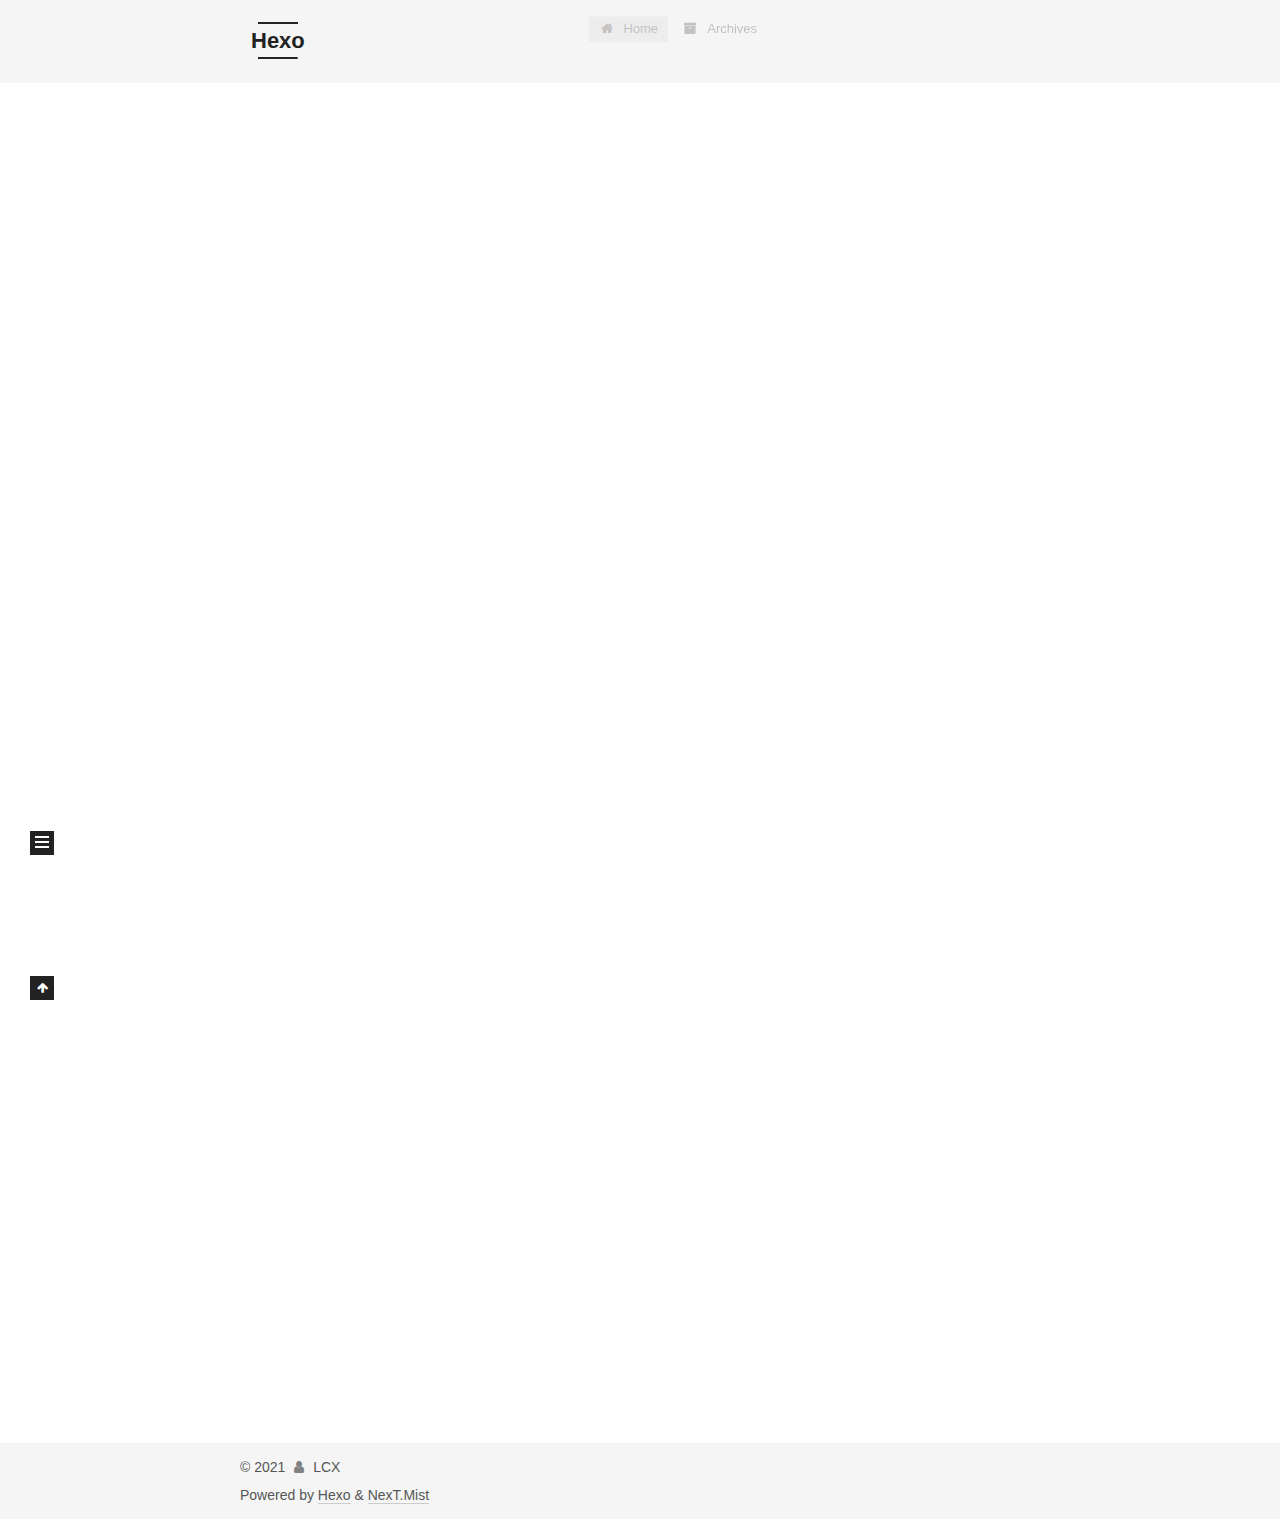
==== index.html @ 815e3fc8 "Site updated: 2021-01-17 21:59:56" ====
<!DOCTYPE html>
<html lang="zh-Hans">
<head>
  <meta charset="UTF-8">
<meta name="viewport" content="width=device-width, initial-scale=1, maximum-scale=2">
<meta name="theme-color" content="#222">
<meta name="generator" content="Hexo 5.3.0">
  <link rel="apple-touch-icon" sizes="180x180" href="/images/apple-touch-icon-next.png">
  <link rel="icon" type="image/png" sizes="32x32" href="/images/favicon-32x32-next.png">
  <link rel="icon" type="image/png" sizes="16x16" href="/images/favicon-16x16-next.png">
  <link rel="mask-icon" href="/images/logo.svg" color="#222">

<link rel="stylesheet" href="/css/main.css">


<link rel="stylesheet" href="/lib/font-awesome/css/font-awesome.min.css">

<script id="hexo-configurations">
    var NexT = window.NexT || {};
    var CONFIG = {"hostname":"example.com","root":"/","scheme":"Mist","version":"7.8.0","exturl":false,"sidebar":{"position":"left","display":"post","padding":18,"offset":12,"onmobile":false},"copycode":{"enable":false,"show_result":false,"style":null},"back2top":{"enable":true,"sidebar":false,"scrollpercent":false},"bookmark":{"enable":false,"color":"#222","save":"auto"},"fancybox":false,"mediumzoom":false,"lazyload":false,"pangu":false,"comments":{"style":"tabs","active":null,"storage":true,"lazyload":false,"nav":null},"algolia":{"hits":{"per_page":10},"labels":{"input_placeholder":"Search for Posts","hits_empty":"We didn't find any results for the search: ${query}","hits_stats":"${hits} results found in ${time} ms"}},"localsearch":{"enable":false,"trigger":"auto","top_n_per_article":1,"unescape":false,"preload":false},"motion":{"enable":true,"async":false,"transition":{"post_block":"fadeIn","post_header":"slideDownIn","post_body":"slideDownIn","coll_header":"slideLeftIn","sidebar":"slideUpIn"}}};
  </script>

  <meta name="description" content="“Theonly thing that&#39;s changed is everything”">
<meta property="og:type" content="website">
<meta property="og:title" content="Hexo">
<meta property="og:url" content="http://example.com/index.html">
<meta property="og:site_name" content="Hexo">
<meta property="og:description" content="“Theonly thing that&#39;s changed is everything”">
<meta property="og:locale">
<meta property="article:author" content="LCX">
<meta name="twitter:card" content="summary">

<link rel="canonical" href="http://example.com/">


<script id="page-configurations">
  // https://hexo.io/docs/variables.html
  CONFIG.page = {
    sidebar: "",
    isHome : true,
    isPost : false,
    lang   : 'zh-Hans'
  };
</script>

  <title>Hexo</title>
  






  <noscript>
  <style>
  .use-motion .brand,
  .use-motion .menu-item,
  .sidebar-inner,
  .use-motion .post-block,
  .use-motion .pagination,
  .use-motion .comments,
  .use-motion .post-header,
  .use-motion .post-body,
  .use-motion .collection-header { opacity: initial; }

  .use-motion .site-title,
  .use-motion .site-subtitle {
    opacity: initial;
    top: initial;
  }

  .use-motion .logo-line-before i { left: initial; }
  .use-motion .logo-line-after i { right: initial; }
  </style>
</noscript>

</head>

<body itemscope itemtype="http://schema.org/WebPage">
  <div class="container use-motion">
    <div class="headband"></div>

    <header class="header" itemscope itemtype="http://schema.org/WPHeader">
      <div class="header-inner"><div class="site-brand-container">
  <div class="site-nav-toggle">
    <div class="toggle" aria-label="Toggle navigation bar">
      <span class="toggle-line toggle-line-first"></span>
      <span class="toggle-line toggle-line-middle"></span>
      <span class="toggle-line toggle-line-last"></span>
    </div>
  </div>

  <div class="site-meta">

    <a href="/" class="brand" rel="start">
      <span class="logo-line-before"><i></i></span>
      <h1 class="site-title">Hexo</h1>
      <span class="logo-line-after"><i></i></span>
    </a>
  </div>

  <div class="site-nav-right">
    <div class="toggle popup-trigger">
    </div>
  </div>
</div>




<nav class="site-nav">
  <ul id="menu" class="menu">
        <li class="menu-item menu-item-home">

    <a href="/" rel="section"><i class="fa fa-fw fa-home"></i>Home</a>

  </li>
        <li class="menu-item menu-item-archives">

    <a href="/archives/" rel="section"><i class="fa fa-fw fa-archive"></i>Archives</a>

  </li>
  </ul>
</nav>




</div>
    </header>

    
  <div class="back-to-top">
    <i class="fa fa-arrow-up"></i>
    <span>0%</span>
  </div>


    <main class="main">
      <div class="main-inner">
        <div class="content-wrap">
          

          <div class="content index posts-expand">
            
      
  
  
  <article itemscope itemtype="http://schema.org/Article" class="post-block" lang="zh-Hans">
    <link itemprop="mainEntityOfPage" href="http://example.com/2021/01/17/1/">

    <span hidden itemprop="author" itemscope itemtype="http://schema.org/Person">
      <meta itemprop="image" content="/images/avatar.gif">
      <meta itemprop="name" content="LCX">
      <meta itemprop="description" content="“Theonly thing that's changed is everything”">
    </span>

    <span hidden itemprop="publisher" itemscope itemtype="http://schema.org/Organization">
      <meta itemprop="name" content="Hexo">
    </span>
      <header class="post-header">
        <h2 class="post-title" itemprop="name headline">
          
            <a href="/2021/01/17/1/" class="post-title-link" itemprop="url">1</a>
        </h2>

        <div class="post-meta">
            <span class="post-meta-item">
              <span class="post-meta-item-icon">
                <i class="fa fa-calendar-o"></i>
              </span>
              <span class="post-meta-item-text">Posted on</span>

              <time title="Created: 2021-01-17 11:22:49" itemprop="dateCreated datePublished" datetime="2021-01-17T11:22:49+08:00">2021-01-17</time>
            </span>

          

        </div>
      </header>

    
    
    
    <div class="post-body" itemprop="articleBody">

      
          
      
    </div>

    
    
    
      <footer class="post-footer">
        <div class="post-eof"></div>
      </footer>
  </article>
  
  
  

      
  
  
  <article itemscope itemtype="http://schema.org/Article" class="post-block" lang="zh-Hans">
    <link itemprop="mainEntityOfPage" href="http://example.com/2021/01/17/hello-world/">

    <span hidden itemprop="author" itemscope itemtype="http://schema.org/Person">
      <meta itemprop="image" content="/images/avatar.gif">
      <meta itemprop="name" content="LCX">
      <meta itemprop="description" content="“Theonly thing that's changed is everything”">
    </span>

    <span hidden itemprop="publisher" itemscope itemtype="http://schema.org/Organization">
      <meta itemprop="name" content="Hexo">
    </span>
      <header class="post-header">
        <h2 class="post-title" itemprop="name headline">
          
            <a href="/2021/01/17/hello-world/" class="post-title-link" itemprop="url">Hello World</a>
        </h2>

        <div class="post-meta">
            <span class="post-meta-item">
              <span class="post-meta-item-icon">
                <i class="fa fa-calendar-o"></i>
              </span>
              <span class="post-meta-item-text">Posted on</span>

              <time title="Created: 2021-01-17 11:16:18" itemprop="dateCreated datePublished" datetime="2021-01-17T11:16:18+08:00">2021-01-17</time>
            </span>

          

        </div>
      </header>

    
    
    
    <div class="post-body" itemprop="articleBody">

      
          <p>Welcome to <a target="_blank" rel="noopener" href="https://hexo.io/">Hexo</a>! This is your very first post. Check <a target="_blank" rel="noopener" href="https://hexo.io/docs/">documentation</a> for more info. If you get any problems when using Hexo, you can find the answer in <a target="_blank" rel="noopener" href="https://hexo.io/docs/troubleshooting.html">troubleshooting</a> or you can ask me on <a target="_blank" rel="noopener" href="https://github.com/hexojs/hexo/issues">GitHub</a>.</p>
<h2 id="Quick-Start"><a href="#Quick-Start" class="headerlink" title="Quick Start"></a>Quick Start</h2><h3 id="Create-a-new-post"><a href="#Create-a-new-post" class="headerlink" title="Create a new post"></a>Create a new post</h3><figure class="highlight bash"><table><tr><td class="gutter"><pre><span class="line">1</span><br></pre></td><td class="code"><pre><span class="line">$ hexo new <span class="string">&quot;My New Post&quot;</span></span><br></pre></td></tr></table></figure>
<p>More info: <a target="_blank" rel="noopener" href="https://hexo.io/docs/writing.html">Writing</a></p>
<h3 id="Run-server"><a href="#Run-server" class="headerlink" title="Run server"></a>Run server</h3><figure class="highlight bash"><table><tr><td class="gutter"><pre><span class="line">1</span><br></pre></td><td class="code"><pre><span class="line">$ hexo server</span><br></pre></td></tr></table></figure>
<p>More info: <a target="_blank" rel="noopener" href="https://hexo.io/docs/server.html">Server</a></p>
<h3 id="Generate-static-files"><a href="#Generate-static-files" class="headerlink" title="Generate static files"></a>Generate static files</h3><figure class="highlight bash"><table><tr><td class="gutter"><pre><span class="line">1</span><br></pre></td><td class="code"><pre><span class="line">$ hexo generate</span><br></pre></td></tr></table></figure>
<p>More info: <a target="_blank" rel="noopener" href="https://hexo.io/docs/generating.html">Generating</a></p>
<h3 id="Deploy-to-remote-sites"><a href="#Deploy-to-remote-sites" class="headerlink" title="Deploy to remote sites"></a>Deploy to remote sites</h3><figure class="highlight bash"><table><tr><td class="gutter"><pre><span class="line">1</span><br></pre></td><td class="code"><pre><span class="line">$ hexo deploy</span><br></pre></td></tr></table></figure>
<p>More info: <a target="_blank" rel="noopener" href="https://hexo.io/docs/one-command-deployment.html">Deployment</a></p>

      
    </div>

    
    
    
      <footer class="post-footer">
        <div class="post-eof"></div>
      </footer>
  </article>
  
  
  


  



          </div>
          

<script>
  window.addEventListener('tabs:register', () => {
    let { activeClass } = CONFIG.comments;
    if (CONFIG.comments.storage) {
      activeClass = localStorage.getItem('comments_active') || activeClass;
    }
    if (activeClass) {
      let activeTab = document.querySelector(`a[href="#comment-${activeClass}"]`);
      if (activeTab) {
        activeTab.click();
      }
    }
  });
  if (CONFIG.comments.storage) {
    window.addEventListener('tabs:click', event => {
      if (!event.target.matches('.tabs-comment .tab-content .tab-pane')) return;
      let commentClass = event.target.classList[1];
      localStorage.setItem('comments_active', commentClass);
    });
  }
</script>

        </div>
          
  
  <div class="toggle sidebar-toggle">
    <span class="toggle-line toggle-line-first"></span>
    <span class="toggle-line toggle-line-middle"></span>
    <span class="toggle-line toggle-line-last"></span>
  </div>

  <aside class="sidebar">
    <div class="sidebar-inner">

      <ul class="sidebar-nav motion-element">
        <li class="sidebar-nav-toc">
          Table of Contents
        </li>
        <li class="sidebar-nav-overview">
          Overview
        </li>
      </ul>

      <!--noindex-->
      <div class="post-toc-wrap sidebar-panel">
      </div>
      <!--/noindex-->

      <div class="site-overview-wrap sidebar-panel">
        <div class="site-author motion-element" itemprop="author" itemscope itemtype="http://schema.org/Person">
  <p class="site-author-name" itemprop="name">LCX</p>
  <div class="site-description" itemprop="description">“Theonly thing that's changed is everything”</div>
</div>
<div class="site-state-wrap motion-element">
  <nav class="site-state">
      <div class="site-state-item site-state-posts">
          <a href="/archives/">
        
          <span class="site-state-item-count">2</span>
          <span class="site-state-item-name">posts</span>
        </a>
      </div>
  </nav>
</div>



      </div>

    </div>
  </aside>
  <div id="sidebar-dimmer"></div>


      </div>
    </main>

    <footer class="footer">
      <div class="footer-inner">
        

        

<div class="copyright">
  
  &copy; 
  <span itemprop="copyrightYear">2021</span>
  <span class="with-love">
    <i class="fa fa-user"></i>
  </span>
  <span class="author" itemprop="copyrightHolder">LCX</span>
</div>
  <div class="powered-by">Powered by <a href="https://hexo.io/" class="theme-link" rel="noopener" target="_blank">Hexo</a> & <a href="https://mist.theme-next.org/" class="theme-link" rel="noopener" target="_blank">NexT.Mist</a>
  </div>

        








      </div>
    </footer>
  </div>

  
  <script src="/lib/anime.min.js"></script>
  <script src="/lib/velocity/velocity.min.js"></script>
  <script src="/lib/velocity/velocity.ui.min.js"></script>

<script src="/js/utils.js"></script>

<script src="/js/motion.js"></script>


<script src="/js/schemes/muse.js"></script>


<script src="/js/next-boot.js"></script>




  















  

  

</body>
</html>
---- css/main.css ----
:root {
  --body-bg-color: #fff;
  --content-bg-color: #f5f5f5;
  --card-bg-color: #f5f5f5;
  --text-color: #555;
  --link-color: #555;
  --link-hover-color: #222;
  --brand-color: #222;
  --brand-hover-color: #222;
  --table-row-odd-bg-color: #f9f9f9;
  --table-row-hover-bg-color: #f5f5f5;
  --menu-item-bg-color: #ddd;
  --btn-default-bg: transparent;
  --btn-default-color: var(--link-color);
  --btn-default-border-color: var(--link-color);
  --btn-default-hover-bg: transparent;
  --btn-default-hover-color: var(--link-hover-color);
  --btn-default-hover-border-color: var(--link-hover-color);
}
html {
  line-height: 1.15; /* 1 */
  -webkit-text-size-adjust: 100%; /* 2 */
}
body {
  margin: 0;
}
main {
  display: block;
}
h1 {
  font-size: 2em;
  margin: 0.67em 0;
}
hr {
  box-sizing: content-box; /* 1 */
  height: 0; /* 1 */
  overflow: visible; /* 2 */
}
pre {
  font-family: monospace, monospace; /* 1 */
  font-size: 1em; /* 2 */
}
a {
  background: transparent;
}
abbr[title] {
  border-bottom: none; /* 1 */
  text-decoration: underline; /* 2 */
  text-decoration: underline dotted; /* 2 */
}
b,
strong {
  font-weight: bolder;
}
code,
kbd,
samp {
  font-family: monospace, monospace; /* 1 */
  font-size: 1em; /* 2 */
}
small {
  font-size: 80%;
}
sub,
sup {
  font-size: 75%;
  line-height: 0;
  position: relative;
  vertical-align: baseline;
}
sub {
  bottom: -0.25em;
}
sup {
  top: -0.5em;
}
img {
  border-style: none;
}
button,
input,
optgroup,
select,
textarea {
  font-family: inherit; /* 1 */
  font-size: 100%; /* 1 */
  line-height: 1.15; /* 1 */
  margin: 0; /* 2 */
}
button,
input {
/* 1 */
  overflow: visible;
}
button,
select {
/* 1 */
  text-transform: none;
}
button,
[type='button'],
[type='reset'],
[type='submit'] {
  -webkit-appearance: button;
}
button::-moz-focus-inner,
[type='button']::-moz-focus-inner,
[type='reset']::-moz-focus-inner,
[type='submit']::-moz-focus-inner {
  border-style: none;
  padding: 0;
}
button:-moz-focusring,
[type='button']:-moz-focusring,
[type='reset']:-moz-focusring,
[type='submit']:-moz-focusring {
  outline: 1px dotted ButtonText;
}
fieldset {
  padding: 0.35em 0.75em 0.625em;
}
legend {
  box-sizing: border-box; /* 1 */
  color: inherit; /* 2 */
  display: table; /* 1 */
  max-width: 100%; /* 1 */
  padding: 0; /* 3 */
  white-space: normal; /* 1 */
}
progress {
  vertical-align: baseline;
}
textarea {
  overflow: auto;
}
[type='checkbox'],
[type='radio'] {
  box-sizing: border-box; /* 1 */
  padding: 0; /* 2 */
}
[type='number']::-webkit-inner-spin-button,
[type='number']::-webkit-outer-spin-button {
  height: auto;
}
[type='search'] {
  outline-offset: -2px; /* 2 */
  -webkit-appearance: textfield; /* 1 */
}
[type='search']::-webkit-search-decoration {
  -webkit-appearance: none;
}
::-webkit-file-upload-button {
  font: inherit; /* 2 */
  -webkit-appearance: button; /* 1 */
}
details {
  display: block;
}
summary {
  display: list-item;
}
template {
  display: none;
}
[hidden] {
  display: none;
}
::selection {
  background: #262a30;
  color: #eee;
}
html,
body {
  height: 100%;
}
body {
  background: var(--body-bg-color);
  color: var(--text-color);
  font-family: 'Lato', "PingFang SC", "Microsoft YaHei", sans-serif;
  font-size: 1em;
  line-height: 2;
}
@media (max-width: 991px) {
  body {
    padding-left: 0 !important;
    padding-right: 0 !important;
  }
}
h1,
h2,
h3,
h4,
h5,
h6 {
  font-family: 'Lato', "PingFang SC", "Microsoft YaHei", sans-serif;
  font-weight: bold;
  line-height: 1.5;
  margin: 20px 0 15px;
}
h1 {
  font-size: 1.5em;
}
h2 {
  font-size: 1.375em;
}
h3 {
  font-size: 1.25em;
}
h4 {
  font-size: 1.125em;
}
h5 {
  font-size: 1em;
}
h6 {
  font-size: 0.875em;
}
p {
  margin: 0 0 20px 0;
}
a,
span.exturl {
  border-bottom: 1px solid #ccc;
  color: var(--link-color);
  outline: 0;
  text-decoration: none;
  overflow-wrap: break-word;
  word-wrap: break-word;
  cursor: pointer;
}
a:hover,
span.exturl:hover {
  border-bottom-color: var(--link-hover-color);
  color: var(--link-hover-color);
}
iframe,
img,
video {
  display: block;
  margin-left: auto;
  margin-right: auto;
  max-width: 100%;
}
hr {
  background-image: repeating-linear-gradient(-45deg, #ddd, #ddd 4px, transparent 4px, transparent 8px);
  border: 0;
  height: 3px;
  margin: 40px 0;
}
blockquote {
  border-left: 4px solid #ddd;
  color: #666;
  margin: 0;
  padding: 0 15px;
}
blockquote cite::before {
  content: '-';
  padding: 0 5px;
}
dt {
  font-weight: bold;
}
dd {
  margin: 0;
  padding: 0;
}
kbd {
  background-color: #f5f5f5;
  background-image: linear-gradient(#eee, #fff, #eee);
  border: 1px solid #ccc;
  border-radius: 0.2em;
  box-shadow: 0.1em 0.1em 0.2em rgba(0,0,0,0.1);
  color: #555;
  font-family: inherit;
  padding: 0.1em 0.3em;
  white-space: nowrap;
}
.table-container {
  overflow: auto;
}
table {
  border-collapse: collapse;
  border-spacing: 0;
  font-size: 0.875em;
  margin: 0 0 20px 0;
  width: 100%;
}
tbody tr:nth-of-type(odd) {
  background: var(--table-row-odd-bg-color);
}
tbody tr:hover {
  background: var(--table-row-hover-bg-color);
}
caption,
th,
td {
  font-weight: normal;
  padding: 8px;
  text-align: left;
  vertical-align: middle;
}
th,
td {
  border: 1px solid #ddd;
  border-bottom: 3px solid #ddd;
}
th {
  font-weight: 700;
  padding-bottom: 10px;
}
td {
  border-bottom-width: 1px;
}
.btn {
  background: var(--btn-default-bg);
  border: 2px solid var(--btn-default-border-color);
  border-radius: 0;
  color: var(--btn-default-color);
  display: inline-block;
  font-size: 0.875em;
  line-height: 2;
  padding: 0 20px;
  text-decoration: none;
  transition-property: background-color;
  transition-delay: 0s;
  transition-duration: 0.2s;
  transition-timing-function: ease-in-out;
}
.btn:hover {
  background: var(--btn-default-hover-bg);
  border-color: var(--btn-default-hover-border-color);
  color: var(--btn-default-hover-color);
}
.btn + .btn {
  margin: 0 0 8px 8px;
}
.btn .fa-fw {
  text-align: left;
  width: 1.285714285714286em;
}
.toggle {
  line-height: 0;
}
.toggle .toggle-line {
  background: #fff;
  display: inline-block;
  height: 2px;
  left: 0;
  position: relative;
  top: 0;
  transition: all 0.4s;
  vertical-align: top;
  width: 100%;
}
.toggle .toggle-line:not(:first-child) {
  margin-top: 3px;
}
.toggle.toggle-arrow .toggle-line-first {
  left: 50%;
  top: 2px;
  transform: rotate(45deg);
  width: 50%;
}
.toggle.toggle-arrow .toggle-line-middle {
  left: 2px;
  width: 90%;
}
.toggle.toggle-arrow .toggle-line-last {
  left: 50%;
  top: -2px;
  transform: rotate(-45deg);
  width: 50%;
}
.toggle.toggle-close .toggle-line-first {
  transform: rotate(-45deg);
  top: 5px;
}
.toggle.toggle-close .toggle-line-middle {
  opacity: 0;
}
.toggle.toggle-close .toggle-line-last {
  transform: rotate(45deg);
  top: -5px;
}
.highlight,
pre {
  background: #f7f7f7;
  color: #4d4d4c;
  line-height: 1.6;
  margin: 0 auto 20px;
}
pre,
code {
  font-family: consolas, Menlo, monospace, "PingFang SC", "Microsoft YaHei";
}
code {
  background: #eee;
  border-radius: 3px;
  color: #555;
  padding: 2px 4px;
  overflow-wrap: break-word;
  word-wrap: break-word;
}
.highlight *::selection {
  background: #d6d6d6;
}
.highlight pre {
  border: 0;
  margin: 0;
  padding: 10px 0;
}
.highlight table {
  border: 0;
  margin: 0;
  width: auto;
}
.highlight td {
  border: 0;
  padding: 0;
}
.highlight figcaption {
  background: #eff2f3;
  color: #4d4d4c;
  display: flex;
  font-size: 0.875em;
  justify-content: space-between;
  line-height: 1.2;
  padding: 0.5em;
}
.highlight figcaption a {
  color: #4d4d4c;
}
.highlight figcaption a:hover {
  border-bottom-color: #4d4d4c;
}
.highlight .gutter {
  -moz-user-select: none;
  -ms-user-select: none;
  -webkit-user-select: none;
  user-select: none;
}
.highlight .gutter pre {
  background: #eff2f3;
  color: #869194;
  padding-left: 10px;
  padding-right: 10px;
  text-align: right;
}
.highlight .code pre {
  background: #f7f7f7;
  padding-left: 10px;
  width: 100%;
}
.gist table {
  width: auto;
}
.gist table td {
  border: 0;
}
pre {
  overflow: auto;
  padding: 10px;
}
pre code {
  background: none;
  color: #4d4d4c;
  font-size: 0.875em;
  padding: 0;
  text-shadow: none;
}
pre .deletion {
  background: #fdd;
}
pre .addition {
  background: #dfd;
}
pre .meta {
  color: #eab700;
  -moz-user-select: none;
  -ms-user-select: none;
  -webkit-user-select: none;
  user-select: none;
}
pre .comment {
  color: #8e908c;
}
pre .variable,
pre .attribute,
pre .tag,
pre .name,
pre .regexp,
pre .ruby .constant,
pre .xml .tag .title,
pre .xml .pi,
pre .xml .doctype,
pre .html .doctype,
pre .css .id,
pre .css .class,
pre .css .pseudo {
  color: #c82829;
}
pre .number,
pre .preprocessor,
pre .built_in,
pre .builtin-name,
pre .literal,
pre .params,
pre .constant,
pre .command {
  color: #f5871f;
}
pre .ruby .class .title,
pre .css .rules .attribute,
pre .string,
pre .symbol,
pre .value,
pre .inheritance,
pre .header,
pre .ruby .symbol,
pre .xml .cdata,
pre .special,
pre .formula {
  color: #718c00;
}
pre .title,
pre .css .hexcolor {
  color: #3e999f;
}
pre .function,
pre .python .decorator,
pre .python .title,
pre .ruby .function .title,
pre .ruby .title .keyword,
pre .perl .sub,
pre .javascript .title,
pre .coffeescript .title {
  color: #4271ae;
}
pre .keyword,
pre .javascript .function {
  color: #8959a8;
}
.blockquote-center {
  border-left: none;
  margin: 40px 0;
  padding: 0;
  position: relative;
  text-align: center;
}
.blockquote-center::before,
.blockquote-center::after {
  background-repeat: no-repeat;
  background-size: 22px 22px;
  content: ' ';
  display: block;
  height: 24px;
  opacity: 0.2;
  position: absolute;
  width: 100%;
}
.blockquote-center::before {
  background-image: url("../images/quote-l.svg");
  background-position: 0 -6px;
  border-top: 1px solid #ccc;
  top: -20px;
}
.blockquote-center::after {
  background-image: url("../images/quote-r.svg");
  background-position: 100% 8px;
  border-bottom: 1px solid #ccc;
  bottom: -20px;
}
.blockquote-center p,
.blockquote-center div {
  text-align: center;
}
.post-body .group-picture img {
  margin: 0 auto;
  padding: 0 3px;
}
.group-picture-row {
  margin-bottom: 6px;
  overflow: hidden;
}
.group-picture-column {
  float: left;
  margin-bottom: 10px;
}
.post-body .label {
  color: #555;
  display: inline;
  padding: 0 2px;
}
.post-body .label.default {
  background: #f0f0f0;
}
.post-body .label.primary {
  background: #efe6f7;
}
.post-body .label.info {
  background: #e5f2f8;
}
.post-body .label.success {
  background: #e7f4e9;
}
.post-body .label.warning {
  background: #fcf6e1;
}
.post-body .label.danger {
  background: #fae8eb;
}
.post-body .tabs {
  margin-bottom: 20px;
}
.post-body .tabs,
.tabs-comment {
  display: block;
  padding-top: 10px;
  position: relative;
}
.post-body .tabs ul.nav-tabs,
.tabs-comment ul.nav-tabs {
  display: flex;
  flex-wrap: wrap;
  margin: 0;
  margin-bottom: -1px;
  padding: 0;
}
@media (max-width: 413px) {
  .post-body .tabs ul.nav-tabs,
  .tabs-comment ul.nav-tabs {
    display: block;
    margin-bottom: 5px;
  }
}
.post-body .tabs ul.nav-tabs li.tab,
.tabs-comment ul.nav-tabs li.tab {
  border-bottom: 1px solid #ddd;
  border-left: 1px solid transparent;
  border-right: 1px solid transparent;
  border-top: 3px solid transparent;
  flex-grow: 1;
  list-style-type: none;
  border-radius: 0 0 0 0;
}
@media (max-width: 413px) {
  .post-body .tabs ul.nav-tabs li.tab,
  .tabs-comment ul.nav-tabs li.tab {
    border-bottom: 1px solid transparent;
    border-left: 3px solid transparent;
    border-right: 1px solid transparent;
    border-top: 1px solid transparent;
  }
}
@media (max-width: 413px) {
  .post-body .tabs ul.nav-tabs li.tab,
  .tabs-comment ul.nav-tabs li.tab {
    border-radius: 0;
  }
}
.post-body .tabs ul.nav-tabs li.tab a,
.tabs-comment ul.nav-tabs li.tab a {
  border-bottom: initial;
  display: block;
  line-height: 1.8;
  outline: 0;
  padding: 0.25em 0.75em;
  text-align: center;
  transition-delay: 0s;
  transition-duration: 0.2s;
  transition-timing-function: ease-out;
}
.post-body .tabs ul.nav-tabs li.tab a i,
.tabs-comment ul.nav-tabs li.tab a i {
  width: 1.285714285714286em;
}
.post-body .tabs ul.nav-tabs li.tab.active,
.tabs-comment ul.nav-tabs li.tab.active {
  border-bottom: 1px solid transparent;
  border-left: 1px solid #ddd;
  border-right: 1px solid #ddd;
  border-top: 3px solid #fc6423;
}
@media (max-width: 413px) {
  .post-body .tabs ul.nav-tabs li.tab.active,
  .tabs-comment ul.nav-tabs li.tab.active {
    border-bottom: 1px solid #ddd;
    border-left: 3px solid #fc6423;
    border-right: 1px solid #ddd;
    border-top: 1px solid #ddd;
  }
}
.post-body .tabs ul.nav-tabs li.tab.active a,
.tabs-comment ul.nav-tabs li.tab.active a {
  color: var(--link-color);
  cursor: default;
}
.post-body .tabs .tab-content .tab-pane,
.tabs-comment .tab-content .tab-pane {
  border: 1px solid #ddd;
  border-top: 0;
  padding: 20px 20px 0 20px;
  border-radius: 0;
}
.post-body .tabs .tab-content .tab-pane:not(.active),
.tabs-comment .tab-content .tab-pane:not(.active) {
  display: none;
}
.post-body .tabs .tab-content .tab-pane.active,
.tabs-comment .tab-content .tab-pane.active {
  display: block;
}
.post-body .tabs .tab-content .tab-pane.active:nth-of-type(1),
.tabs-comment .tab-content .tab-pane.active:nth-of-type(1) {
  border-radius: 0 0 0 0;
}
@media (max-width: 413px) {
  .post-body .tabs .tab-content .tab-pane.active:nth-of-type(1),
  .tabs-comment .tab-content .tab-pane.active:nth-of-type(1) {
    border-radius: 0;
  }
}
.post-body .note {
  border-radius: 3px;
  margin-bottom: 20px;
  padding: 1em;
  position: relative;
  border: 1px solid #eee;
  border-left-width: 5px;
}
.post-body .note h2,
.post-body .note h3,
.post-body .note h4,
.post-body .note h5,
.post-body .note h6 {
  margin-top: 0;
  border-bottom: initial;
  margin-bottom: 0;
  padding-top: 0;
}
.post-body .note p:first-child,
.post-body .note ul:first-child,
.post-body .note ol:first-child,
.post-body .note table:first-child,
.post-body .note pre:first-child,
.post-body .note blockquote:first-child,
.post-body .note img:first-child {
  margin-top: 0;
}
.post-body .note p:last-child,
.post-body .note ul:last-child,
.post-body .note ol:last-child,
.post-body .note table:last-child,
.post-body .note pre:last-child,
.post-body .note blockquote:last-child,
.post-body .note img:last-child {
  margin-bottom: 0;
}
.post-body .note.default {
  border-left-color: #777;
}
.post-body .note.default h2,
.post-body .note.default h3,
.post-body .note.default h4,
.post-body .note.default h5,
.post-body .note.default h6 {
  color: #777;
}
.post-body .note.primary {
  border-left-color: #6f42c1;
}
.post-body .note.primary h2,
.post-body .note.primary h3,
.post-body .note.primary h4,
.post-body .note.primary h5,
.post-body .note.primary h6 {
  color: #6f42c1;
}
.post-body .note.info {
  border-left-color: #428bca;
}
.post-body .note.info h2,
.post-body .note.info h3,
.post-body .note.info h4,
.post-body .note.info h5,
.post-body .note.info h6 {
  color: #428bca;
}
.post-body .note.success {
  border-left-color: #5cb85c;
}
.post-body .note.success h2,
.post-body .note.success h3,
.post-body .note.success h4,
.post-body .note.success h5,
.post-body .note.success h6 {
  color: #5cb85c;
}
.post-body .note.warning {
  border-left-color: #f0ad4e;
}
.post-body .note.warning h2,
.post-body .note.warning h3,
.post-body .note.warning h4,
.post-body .note.warning h5,
.post-body .note.warning h6 {
  color: #f0ad4e;
}
.post-body .note.danger {
  border-left-color: #d9534f;
}
.post-body .note.danger h2,
.post-body .note.danger h3,
.post-body .note.danger h4,
.post-body .note.danger h5,
.post-body .note.danger h6 {
  color: #d9534f;
}
.pagination .prev,
.pagination .next,
.pagination .page-number,
.pagination .space {
  display: inline-block;
  margin: 0 10px;
  padding: 0 11px;
  position: relative;
  top: -1px;
}
@media (max-width: 767px) {
  .pagination .prev,
  .pagination .next,
  .pagination .page-number,
  .pagination .space {
    margin: 0 5px;
  }
}
.pagination {
  border-top: 1px solid #eee;
  margin: 120px 0 0;
  text-align: center;
}
.pagination .prev,
.pagination .next,
.pagination .page-number {
  border-bottom: 0;
  border-top: 1px solid #eee;
  transition-property: border-color;
  transition-delay: 0s;
  transition-duration: 0.2s;
  transition-timing-function: ease-in-out;
}
.pagination .prev:hover,
.pagination .next:hover,
.pagination .page-number:hover {
  border-top-color: #222;
}
.pagination .space {
  margin: 0;
  padding: 0;
}
.pagination .prev {
  margin-left: 0;
}
.pagination .next {
  margin-right: 0;
}
.pagination .page-number.current {
  background: #ccc;
  border-top-color: #ccc;
  color: #fff;
}
@media (max-width: 767px) {
  .pagination {
    border-top: none;
  }
  .pagination .prev,
  .pagination .next,
  .pagination .page-number {
    border-bottom: 1px solid #eee;
    border-top: 0;
    margin-bottom: 10px;
    padding: 0 10px;
  }
  .pagination .prev:hover,
  .pagination .next:hover,
  .pagination .page-number:hover {
    border-bottom-color: #222;
  }
}
.comments {
  margin-top: 60px;
  overflow: hidden;
}
.comment-button-group {
  display: flex;
  flex-wrap: wrap-reverse;
  justify-content: center;
  margin: 1em 0;
}
.comment-button-group .comment-button {
  margin: 0.1em 0.2em;
}
.comment-button-group .comment-button.active {
  background: var(--btn-default-hover-bg);
  border-color: var(--btn-default-hover-border-color);
  color: var(--btn-default-hover-color);
}
.comment-position {
  display: none;
}
.comment-position.active {
  display: block;
}
.tabs-comment {
  background: var(--content-bg-color);
  margin-top: 4em;
  padding-top: 0;
}
.tabs-comment .comments {
  border: 0;
  box-shadow: none;
  margin-top: 0;
  padding-top: 0;
}
.container {
  min-height: 100%;
  position: relative;
}
.main-inner {
  margin: 0 auto;
  width: 700px;
}
@media (min-width: 1200px) {
  .main-inner {
    width: 800px;
  }
}
@media (min-width: 1600px) {
  .main-inner {
    width: 900px;
  }
}
@media (max-width: 767px) {
  .content-wrap {
    padding: 0 20px;
  }
}
.header {
  background: transparent;
}
.header-inner {
  margin: 0 auto;
  width: 700px;
}
@media (min-width: 1200px) {
  .header-inner {
    width: 800px;
  }
}
@media (min-width: 1600px) {
  .header-inner {
    width: 900px;
  }
}
.site-brand-container {
  display: flex;
  flex-shrink: 0;
  padding: 0 10px;
}
.headband {
  background: #222;
  height: 3px;
}
.site-meta {
  flex-grow: 1;
  text-align: left;
}
@media (max-width: 767px) {
  .site-meta {
    text-align: center;
  }
}
.brand {
  border-bottom: none;
  color: var(--brand-color);
  display: inline-block;
  line-height: 1.375em;
  padding: 0 40px;
  position: relative;
}
.brand:hover {
  color: var(--brand-hover-color);
}
.site-title {
  font-family: 'Lato', "PingFang SC", "Microsoft YaHei", sans-serif;
  font-size: 1.375em;
  font-weight: normal;
  margin: 0;
}
.site-subtitle {
  color: #999;
  font-size: 0.8125em;
  margin: 10px 0;
}
.use-motion .brand {
  opacity: 0;
}
.use-motion .site-title,
.use-motion .site-subtitle,
.use-motion .custom-logo-image {
  opacity: 0;
  position: relative;
  top: -10px;
}
.site-nav-toggle,
.site-nav-right {
  display: none;
}
@media (max-width: 767px) {
  .site-nav-toggle,
  .site-nav-right {
    display: flex;
    flex-direction: column;
    justify-content: center;
  }
}
.site-nav-toggle .toggle,
.site-nav-right .toggle {
  color: var(--text-color);
  padding: 10px;
  width: 22px;
}
.site-nav-toggle .toggle .toggle-line,
.site-nav-right .toggle .toggle-line {
  background: var(--text-color);
  border-radius: 1px;
}
.site-nav {
  display: block;
}
@media (max-width: 767px) {
  .site-nav {
    clear: both;
    display: none;
  }
}
.site-nav.site-nav-on {
  display: block;
}
.menu {
  margin-top: 20px;
  padding-left: 0;
  text-align: center;
}
.menu-item {
  display: inline-block;
  list-style: none;
  margin: 0 10px;
}
@media (max-width: 767px) {
  .menu-item {
    display: block;
    margin-top: 10px;
  }
  .menu-item.menu-item-search {
    display: none;
  }
}
.menu-item a,
.menu-item span.exturl {
  border-bottom: 0;
  display: block;
  font-size: 0.8125em;
  transition-property: border-color;
  transition-delay: 0s;
  transition-duration: 0.2s;
  transition-timing-function: ease-in-out;
}
@media (hover: none) {
  .menu-item a:hover,
  .menu-item span.exturl:hover {
    border-bottom-color: transparent !important;
  }
}
.menu-item .fa {
  margin-right: 8px;
}
.menu-item .badge {
  display: inline-block;
  font-weight: bold;
  line-height: 1;
  margin-left: 0.35em;
  margin-top: 0.35em;
  text-align: center;
  white-space: nowrap;
}
@media (max-width: 767px) {
  .menu-item .badge {
    float: right;
    margin-left: 0;
  }
}
.menu-item-active a,
.menu .menu-item a:hover,
.menu .menu-item span.exturl:hover {
  background: var(--menu-item-bg-color);
}
.use-motion .menu-item {
  opacity: 0;
}
.sidebar {
  background: #222;
  bottom: 0;
  box-shadow: inset 0 2px 6px #000;
  position: fixed;
  top: 0;
}
@media (max-width: 991px) {
  .sidebar {
    display: none;
  }
}
.sidebar-inner {
  color: #999;
  padding: 18px 10px;
  text-align: center;
}
.cc-license {
  margin-top: 10px;
  text-align: center;
}
.cc-license .cc-opacity {
  border-bottom: none;
  opacity: 0.7;
}
.cc-license .cc-opacity:hover {
  opacity: 0.9;
}
.cc-license img {
  display: inline-block;
}
.site-author-image {
  border: 2px solid #333;
  display: block;
  margin: 0 auto;
  max-width: 96px;
  padding: 2px;
}
.site-author-name {
  color: #f5f5f5;
  font-weight: normal;
  margin: 5px 0 0;
  text-align: center;
}
.site-description {
  color: #999;
  font-size: 1em;
  margin-top: 5px;
  text-align: center;
}
.links-of-author {
  margin-top: 15px;
}
.links-of-author a,
.links-of-author span.exturl {
  border-bottom-color: #555;
  display: inline-block;
  font-size: 0.8125em;
  margin-bottom: 10px;
  margin-right: 10px;
  vertical-align: middle;
}
.links-of-author a::before,
.links-of-author span.exturl::before {
  background: #2f5bff;
  border-radius: 50%;
  content: ' ';
  display: inline-block;
  height: 4px;
  margin-right: 3px;
  vertical-align: middle;
  width: 4px;
}
.sidebar-button {
  margin-top: 15px;
}
.sidebar-button a {
  border: 1px solid #fc6423;
  border-radius: 4px;
  color: #fc6423;
  display: inline-block;
  padding: 0 15px;
}
.sidebar-button a .fa {
  margin-right: 5px;
}
.sidebar-button a:hover {
  background: #fc6423;
  border: 1px solid #fc6423;
  color: #fff;
}
.sidebar-button a:hover .fa {
  color: #fff;
}
.links-of-blogroll {
  font-size: 0.8125em;
  margin-top: 10px;
}
.links-of-blogroll-title {
  font-size: 0.875em;
  font-weight: 600;
  margin-top: 0;
}
.links-of-blogroll-list {
  list-style: none;
  margin: 0;
  padding: 0;
}
#sidebar-dimmer {
  display: none;
}
@media (max-width: 767px) {
  #sidebar-dimmer {
    background: #000;
    display: block;
    height: 100%;
    left: 100%;
    opacity: 0;
    position: fixed;
    top: 0;
    width: 100%;
    z-index: 1100;
  }
  .sidebar-active + #sidebar-dimmer {
    opacity: 0.7;
    transform: translateX(-100%);
    transition: opacity 0.5s;
  }
}
.sidebar-nav {
  margin: 0;
  padding-bottom: 20px;
  padding-left: 0;
}
.sidebar-nav li {
  border-bottom: 1px solid transparent;
  color: #555;
  cursor: pointer;
  display: inline-block;
  font-size: 0.875em;
}
.sidebar-nav li.sidebar-nav-overview {
  margin-left: 10px;
}
.sidebar-nav li:hover {
  color: #f5f5f5;
}
.sidebar-nav .sidebar-nav-active {
  border-bottom-color: #87daff;
  color: #87daff;
}
.sidebar-nav .sidebar-nav-active:hover {
  color: #87daff;
}
.sidebar-panel {
  display: none;
  overflow-x: hidden;
  overflow-y: auto;
}
.sidebar-panel-active {
  display: block;
}
.sidebar-toggle {
  background: #222;
  bottom: 45px;
  cursor: pointer;
  height: 14px;
  left: 30px;
  padding: 5px;
  position: fixed;
  width: 14px;
  z-index: 1300;
}
@media (max-width: 991px) {
  .sidebar-toggle {
    left: 20px;
    opacity: 0.8;
    display: none;
  }
}
.sidebar-toggle:hover .toggle-line {
  background: #87daff;
}
.post-toc {
  font-size: 0.875em;
}
.post-toc ol {
  list-style: none;
  margin: 0;
  padding: 0 2px 5px 10px;
  text-align: left;
}
.post-toc ol > ol {
  padding-left: 0;
}
.post-toc ol a {
  transition-property: all;
  transition-delay: 0s;
  transition-duration: 0.2s;
  transition-timing-function: ease-in-out;
}
.post-toc .nav-item {
  line-height: 1.8;
  overflow: hidden;
  text-overflow: ellipsis;
  white-space: nowrap;
}
.post-toc .nav .nav-child {
  display: none;
}
.post-toc .nav .active > .nav-child {
  display: block;
}
.post-toc .nav .active-current > .nav-child {
  display: block;
}
.post-toc .nav .active-current > .nav-child > .nav-item {
  display: block;
}
.post-toc .nav .active > a {
  border-bottom-color: #87daff;
  color: #87daff;
}
.post-toc .nav .active-current > a {
  color: #87daff;
}
.post-toc .nav .active-current > a:hover {
  color: #87daff;
}
.site-state {
  display: flex;
  justify-content: center;
  line-height: 1.4;
  margin-top: 10px;
  overflow: hidden;
  text-align: center;
  white-space: nowrap;
}
.site-state-item {
  padding: 0 15px;
}
.site-state-item:not(:first-child) {
  border-left: 1px solid #333;
}
.site-state-item a {
  border-bottom: none;
}
.site-state-item-count {
  display: block;
  font-size: 1.25em;
  font-weight: 600;
  text-align: center;
}
.site-state-item-name {
  color: inherit;
  font-size: 0.875em;
}
.footer {
  color: #999;
  font-size: 0.875em;
  padding: 20px 0;
}
.footer.footer-fixed {
  bottom: 0;
  left: 0;
  position: absolute;
  right: 0;
}
.footer-inner {
  box-sizing: border-box;
  margin: 0 auto;
  text-align: center;
  width: 700px;
}
@media (min-width: 1200px) {
  .footer-inner {
    width: 800px;
  }
}
@media (min-width: 1600px) {
  .footer-inner {
    width: 900px;
  }
}
.languages {
  display: inline-block;
  font-size: 1.125em;
  position: relative;
}
.languages .lang-select-label span {
  margin: 0 0.5em;
}
.languages .lang-select {
  height: 100%;
  left: 0;
  opacity: 0;
  position: absolute;
  top: 0;
  width: 100%;
}
.with-love {
  color: #808080;
  display: inline-block;
  margin: 0 5px;
}
.powered-by,
.theme-info {
  display: inline-block;
}
@-moz-keyframes iconAnimate {
  0%, 100% {
    transform: scale(1);
  }
  10%, 30% {
    transform: scale(0.9);
  }
  20%, 40%, 60%, 80% {
    transform: scale(1.1);
  }
  50%, 70% {
    transform: scale(1.1);
  }
}
@-webkit-keyframes iconAnimate {
  0%, 100% {
    transform: scale(1);
  }
  10%, 30% {
    transform: scale(0.9);
  }
  20%, 40%, 60%, 80% {
    transform: scale(1.1);
  }
  50%, 70% {
    transform: scale(1.1);
  }
}
@-o-keyframes iconAnimate {
  0%, 100% {
    transform: scale(1);
  }
  10%, 30% {
    transform: scale(0.9);
  }
  20%, 40%, 60%, 80% {
    transform: scale(1.1);
  }
  50%, 70% {
    transform: scale(1.1);
  }
}
@keyframes iconAnimate {
  0%, 100% {
    transform: scale(1);
  }
  10%, 30% {
    transform: scale(0.9);
  }
  20%, 40%, 60%, 80% {
    transform: scale(1.1);
  }
  50%, 70% {
    transform: scale(1.1);
  }
}
.back-to-top {
  font-size: 12px;
  text-align: center;
  transition-delay: 0s;
  transition-duration: 0.2s;
  transition-timing-function: ease-in-out;
}
.back-to-top {
  background: #222;
  bottom: -100px;
  box-sizing: border-box;
  color: #fff;
  cursor: pointer;
  left: 30px;
  opacity: 1;
  padding: 0 6px;
  position: fixed;
  transition-property: bottom;
  z-index: 1300;
  width: 24px;
}
.back-to-top span {
  display: none;
}
.back-to-top:hover {
  color: #87daff;
}
.back-to-top.back-to-top-on {
  bottom: 19px;
}
@media (max-width: 991px) {
  .back-to-top {
    left: 20px;
    opacity: 0.8;
  }
}
.post-body {
  font-family: 'Lato', "PingFang SC", "Microsoft YaHei", sans-serif;
  overflow-wrap: break-word;
  word-wrap: break-word;
}
@media (min-width: 1200px) {
  .post-body {
    font-size: 1.125em;
  }
}
.post-body .exturl .fa {
  font-size: 0.875em;
  margin-left: 4px;
}
.post-body .image-caption,
.post-body .figure .caption {
  color: #999;
  font-size: 0.875em;
  font-weight: bold;
  line-height: 1;
  margin: -20px auto 15px;
  text-align: center;
}
.post-sticky-flag {
  display: inline-block;
  transform: rotate(30deg);
}
.post-button {
  margin-top: 40px;
  text-align: center;
}
.use-motion .post-block,
.use-motion .pagination,
.use-motion .comments {
  opacity: 0;
}
.use-motion .post-header {
  opacity: 0;
}
.use-motion .post-body {
  opacity: 0;
}
.use-motion .collection-header {
  opacity: 0;
}
.posts-collapse {
  margin-left: 35px;
  position: relative;
}
@media (max-width: 767px) {
  .posts-collapse {
    margin-left: 0px;
    margin-right: 0px;
  }
}
.posts-collapse .collection-title {
  font-size: 1.125em;
  position: relative;
}
.posts-collapse .collection-title::before {
  background: #999;
  border: 1px solid #fff;
  border-radius: 50%;
  content: ' ';
  height: 10px;
  left: 0;
  margin-left: -6px;
  margin-top: -4px;
  position: absolute;
  top: 50%;
  width: 10px;
}
.posts-collapse .collection-year {
  font-size: 1.5em;
  font-weight: bold;
  margin: 60px 0;
  position: relative;
}
.posts-collapse .collection-year::before {
  background: #bbb;
  border-radius: 50%;
  content: ' ';
  height: 8px;
  left: 0;
  margin-left: -4px;
  margin-top: -4px;
  position: absolute;
  top: 50%;
  width: 8px;
}
.posts-collapse .collection-header {
  display: block;
  margin: 0 0 0 20px;
}
.posts-collapse .collection-header small {
  color: #bbb;
  margin-left: 5px;
}
.posts-collapse .post-header {
  border-bottom: 1px dashed #ccc;
  margin: 30px 0;
  padding-left: 15px;
  position: relative;
  transition-property: border;
  transition-delay: 0s;
  transition-duration: 0.2s;
  transition-timing-function: ease-in-out;
}
.posts-collapse .post-header::before {
  background: #bbb;
  border: 1px solid #fff;
  border-radius: 50%;
  content: ' ';
  height: 6px;
  left: 0;
  margin-left: -4px;
  position: absolute;
  top: 0.75em;
  transition-property: background;
  width: 6px;
  transition-delay: 0s;
  transition-duration: 0.2s;
  transition-timing-function: ease-in-out;
}
.posts-collapse .post-header:hover {
  border-bottom-color: #666;
}
.posts-collapse .post-header:hover::before {
  background: #222;
}
.posts-collapse .post-meta {
  display: inline;
  font-size: 0.75em;
  margin-right: 10px;
}
.posts-collapse .post-title {
  display: inline;
}
.posts-collapse .post-title a,
.posts-collapse .post-title span.exturl {
  border-bottom: none;
  color: var(--link-color);
}
.posts-collapse::before {
  background: #f5f5f5;
  content: ' ';
  height: 100%;
  left: 0;
  margin-left: -2px;
  position: absolute;
  top: 1.25em;
  width: 4px;
}
.posts-collapse .fa-external-link {
  font-size: 0.875em;
  margin-left: 5px;
}
.post-eof {
  background: #ccc;
  height: 1px;
  margin: 80px auto 60px;
  text-align: center;
  width: 8%;
}
.post-block:last-of-type .post-eof {
  display: none;
}
.content {
  padding-top: 40px;
}
@media (min-width: 992px) {
  .post-body {
    text-align: justify;
  }
}
@media (max-width: 991px) {
  .post-body {
    text-align: justify;
  }
}
.post-body h1,
.post-body h2,
.post-body h3,
.post-body h4,
.post-body h5,
.post-body h6 {
  padding-top: 10px;
}
.post-body h1 .header-anchor,
.post-body h2 .header-anchor,
.post-body h3 .header-anchor,
.post-body h4 .header-anchor,
.post-body h5 .header-anchor,
.post-body h6 .header-anchor {
  border-bottom-style: none;
  color: #ccc;
  float: right;
  margin-left: 10px;
  visibility: hidden;
}
.post-body h1 .header-anchor:hover,
.post-body h2 .header-anchor:hover,
.post-body h3 .header-anchor:hover,
.post-body h4 .header-anchor:hover,
.post-body h5 .header-anchor:hover,
.post-body h6 .header-anchor:hover {
  color: inherit;
}
.post-body h1:hover .header-anchor,
.post-body h2:hover .header-anchor,
.post-body h3:hover .header-anchor,
.post-body h4:hover .header-anchor,
.post-body h5:hover .header-anchor,
.post-body h6:hover .header-anchor {
  visibility: visible;
}
.post-body iframe,
.post-body img,
.post-body video {
  margin-bottom: 20px;
}
.post-body .video-container {
  height: 0;
  margin-bottom: 20px;
  overflow: hidden;
  padding-top: 75%;
  position: relative;
  width: 100%;
}
.post-body .video-container iframe,
.post-body .video-container object,
.post-body .video-container embed {
  height: 100%;
  left: 0;
  margin: 0;
  position: absolute;
  top: 0;
  width: 100%;
}
.post-gallery {
  align-items: center;
  display: grid;
  grid-gap: 10px;
  grid-template-columns: 1fr 1fr 1fr;
  margin-bottom: 20px;
}
@media (max-width: 767px) {
  .post-gallery {
    grid-template-columns: 1fr 1fr;
  }
}
.post-gallery a {
  border: 0;
}
.post-gallery img {
  margin: 0;
}
.posts-expand .post-header {
  font-size: 1.125em;
}
.posts-expand .post-title {
  font-size: 1.5em;
  font-weight: normal;
  margin: initial;
  text-align: center;
  overflow-wrap: break-word;
  word-wrap: break-word;
}
.posts-expand .post-title-link {
  border-bottom: none;
  color: var(--link-color);
  display: inline-block;
  position: relative;
  vertical-align: top;
}
.posts-expand .post-title-link::before {
  background: var(--link-color);
  bottom: 0;
  content: '';
  height: 2px;
  left: 0;
  position: absolute;
  transform: scaleX(0);
  visibility: hidden;
  width: 100%;
  transition-delay: 0s;
  transition-duration: 0.2s;
  transition-timing-function: ease-in-out;
}
.posts-expand .post-title-link:hover::before {
  transform: scaleX(1);
  visibility: visible;
}
.posts-expand .post-title-link .fa {
  font-size: 0.875em;
  margin-left: 5px;
}
.posts-expand .post-meta {
  color: #999;
  font-family: 'Lato', "PingFang SC", "Microsoft YaHei", sans-serif;
  font-size: 0.75em;
  margin: 3px 0 60px 0;
  text-align: center;
}
.posts-expand .post-meta .post-description {
  font-size: 0.875em;
  margin-top: 2px;
}
.posts-expand .post-meta time {
  border-bottom: 1px dashed #999;
  cursor: pointer;
}
.post-meta .post-meta-item + .post-meta-item::before {
  content: '|';
  margin: 0 0.5em;
}
.post-meta-divider {
  margin: 0 0.5em;
}
.post-meta-item-icon {
  margin-right: 3px;
}
@media (max-width: 991px) {
  .post-meta-item-icon {
    display: inline-block;
  }
}
@media (max-width: 991px) {
  .post-meta-item-text {
    display: none;
  }
}
.post-nav {
  border-top: 1px solid #eee;
  display: flex;
  justify-content: space-between;
  margin-top: 15px;
  padding-top: 10px;
}
.post-nav-item {
  flex: 1;
}
.post-nav-item a {
  border-bottom: none;
  display: block;
  font-size: 0.875em;
  line-height: 1.6;
  position: relative;
}
.post-nav-item a:active {
  top: 2px;
}
.post-nav-item .fa {
  font-size: 0.75em;
}
.post-nav-item:first-child {
  margin-right: 15px;
}
.post-nav-item:first-child a {
  padding-left: 5px;
}
.post-nav-item:first-child .fa {
  margin-right: 5px;
}
.post-nav-item:last-child {
  margin-left: 15px;
  text-align: right;
}
.post-nav-item:last-child a {
  padding-right: 5px;
}
.post-nav-item:last-child .fa {
  margin-left: 5px;
}
.rtl.post-body p,
.rtl.post-body a,
.rtl.post-body h1,
.rtl.post-body h2,
.rtl.post-body h3,
.rtl.post-body h4,
.rtl.post-body h5,
.rtl.post-body h6,
.rtl.post-body li,
.rtl.post-body ul,
.rtl.post-body ol {
  direction: rtl;
  font-family: UKIJ Ekran;
}
.rtl.post-title {
  font-family: UKIJ Ekran;
}
.post-tags {
  margin-top: 40px;
  text-align: center;
}
.post-tags a {
  display: inline-block;
  font-size: 0.8125em;
}
.post-tags a:not(:last-child) {
  margin-right: 10px;
}
.post-widgets {
  border-top: 1px solid #eee;
  margin-top: 15px;
  text-align: center;
}
.wp_rating {
  height: 20px;
  line-height: 20px;
  margin-top: 10px;
  padding-top: 6px;
  text-align: center;
}
.social-like {
  display: flex;
  font-size: 0.875em;
  justify-content: center;
  text-align: center;
}
.reward-container {
  margin: 20px auto;
  padding: 10px 0;
  text-align: center;
  width: 90%;
}
.reward-container button {
  background: #ff2a2a;
  border: 0;
  border-radius: 5px;
  color: #fff;
  cursor: pointer;
  line-height: 2;
  outline: 0;
  padding: 0 15px;
  vertical-align: text-top;
}
.reward-container button:hover {
  background: #f55;
}
#qr {
  padding-top: 20px;
}
#qr a {
  border: 0;
}
#qr img {
  display: inline-block;
  margin: 0.8em 2em 0 2em;
  max-width: 100%;
  width: 180px;
}
#qr p {
  text-align: center;
}
.category-all-page .category-all-title {
  text-align: center;
}
.category-all-page .category-all {
  margin-top: 20px;
}
.category-all-page .category-list {
  list-style: none;
  margin: 0;
  padding: 0;
}
.category-all-page .category-list-item {
  margin: 5px 10px;
}
.category-all-page .category-list-count {
  color: #bbb;
}
.category-all-page .category-list-count::before {
  content: ' (';
  display: inline;
}
.category-all-page .category-list-count::after {
  content: ') ';
  display: inline;
}
.category-all-page .category-list-child {
  padding-left: 10px;
}
.event-list {
  padding: 0;
}
.event-list hr {
  background: #222;
  margin: 20px 0 45px 0;
}
.event-list hr::after {
  background: #222;
  color: #fff;
  content: 'NOW';
  display: inline-block;
  font-weight: bold;
  padding: 0 5px;
  text-align: right;
}
.event-list .event {
  background: #222;
  margin: 20px 0;
  min-height: 40px;
  padding: 15px 0 15px 10px;
}
.event-list .event .event-summary {
  color: #fff;
  margin: 0;
  padding-bottom: 3px;
}
.event-list .event .event-summary::before {
  animation: dot-flash 1s alternate infinite ease-in-out;
  color: #fff;
  content: '\f111';
  display: inline-block;
  font-family: 'FontAwesome';
  font-size: 10px;
  margin-right: 25px;
  vertical-align: middle;
}
.event-list .event .event-relative-time {
  color: #bbb;
  display: inline-block;
  font-size: 12px;
  font-weight: normal;
  padding-left: 12px;
}
.event-list .event .event-details {
  color: #fff;
  display: block;
  line-height: 18px;
  margin-left: 56px;
  padding-bottom: 6px;
  padding-top: 3px;
  text-indent: -24px;
}
.event-list .event .event-details::before {
  color: #fff;
  display: inline-block;
  font-family: 'FontAwesome';
  margin-right: 9px;
  text-align: center;
  text-indent: 0;
  width: 14px;
}
.event-list .event .event-details.event-location::before {
  content: '\f041';
}
.event-list .event .event-details.event-duration::before {
  content: '\f017';
}
.event-list .event-past {
  background: #f5f5f5;
}
.event-list .event-past .event-summary,
.event-list .event-past .event-details {
  color: #bbb;
  opacity: 0.9;
}
.event-list .event-past .event-summary::before,
.event-list .event-past .event-details::before {
  animation: none;
  color: #bbb;
}
@-moz-keyframes dot-flash {
  from {
    opacity: 1;
    transform: scale(1);
  }
  to {
    opacity: 0;
    transform: scale(0.8);
  }
}
@-webkit-keyframes dot-flash {
  from {
    opacity: 1;
    transform: scale(1);
  }
  to {
    opacity: 0;
    transform: scale(0.8);
  }
}
@-o-keyframes dot-flash {
  from {
    opacity: 1;
    transform: scale(1);
  }
  to {
    opacity: 0;
    transform: scale(0.8);
  }
}
@keyframes dot-flash {
  from {
    opacity: 1;
    transform: scale(1);
  }
  to {
    opacity: 0;
    transform: scale(0.8);
  }
}
ul.breadcrumb {
  font-size: 0.75em;
  list-style: none;
  margin: 1em 0;
  padding: 0 2em;
  text-align: center;
}
ul.breadcrumb li {
  display: inline;
}
ul.breadcrumb li + li::before {
  content: '/\00a0';
  font-weight: normal;
  padding: 0.5em;
}
ul.breadcrumb li + li:last-child {
  font-weight: bold;
}
.tag-cloud {
  text-align: center;
}
.tag-cloud a {
  display: inline-block;
  margin: 10px;
}
.tag-cloud a:hover {
  color: #222 !important;
}
hr {
  height: 2px;
  margin: 20px 0;
}
.btn {
  padding: 0 10px;
}
.headband {
  display: none;
}
.main-inner {
  padding-bottom: 80px;
}
@media (max-width: 767px) {
  .main-inner {
    width: auto;
  }
}
.content {
  padding-top: 80px;
}
@media (max-width: 767px) {
  .content {
    padding-top: 60px;
  }
}
.pagination {
  margin: 120px 0 0;
  text-align: left;
}
@media (max-width: 767px) {
  .pagination {
    margin: 80px 10px 0;
    text-align: center;
  }
}
.footer {
  background: var(--content-bg-color);
  color: var(--text-color);
  padding: 10px 0;
}
.footer-inner {
  text-align: left;
}
@media (max-width: 767px) {
  .footer-inner {
    text-align: center;
    width: auto;
  }
}
.header {
  background: var(--content-bg-color);
}
.header-inner {
  align-items: center;
  display: flex;
  padding: 20px 0;
}
@media (max-width: 767px) {
  .header-inner {
    display: block;
    padding: 10px 0;
    width: auto;
  }
}
.site-meta {
  line-height: normal;
}
.site-meta .brand {
  padding: 2px 1px;
}
@media (max-width: 767px) {
  .site-meta .brand {
    display: block;
  }
}
.site-meta .site-title {
  font-weight: bolder;
}
.logo-line-before,
.logo-line-after {
  display: block;
  margin: 0 auto;
  overflow: hidden;
  width: 75%;
}
@media (max-width: 767px) {
  .logo-line-before,
  .logo-line-after {
    display: none;
  }
}
.logo-line-before i,
.logo-line-after i {
  background: var(--brand-color);
  display: block;
  height: 2px;
  position: relative;
}
.use-motion .logo-line-before i {
  left: -100%;
}
.use-motion .logo-line-after i {
  right: -100%;
}
.site-subtitle {
  display: none;
}
.site-nav {
  flex-grow: 1;
}
@media (max-width: 767px) {
  .site-nav {
    padding: 10px 10px 0;
  }
}
.menu {
  margin: 0;
}
.menu .menu-item {
  margin: 0;
}
@media (max-width: 767px) {
  .menu .menu-item {
    margin-top: 5px;
  }
}
.menu .menu-item a,
.menu .menu-item span.exturl {
  border-radius: 2px;
  padding: 0 10px;
  transition-property: background;
}
@media (max-width: 767px) {
  .menu .menu-item a,
  .menu .menu-item span.exturl {
    text-align: left;
  }
}
.menu .menu-item .badge {
  background: #fff;
  border-radius: 10px;
  color: #555;
  padding: 1px 4px;
  text-shadow: 1px 1px 0 rgba(0,0,0,0.1);
}
.posts-expand.index .post-title,
.posts-expand.index .post-meta {
  text-align: left;
}
@media (max-width: 767px) {
  .posts-expand.index .post-title,
  .posts-expand.index .post-meta {
    text-align: center;
  }
}
.posts-expand.index .post-meta {
  margin: 5px 0 20px 0;
}
.posts-expand .post-eof {
  display: none;
}
.posts-expand .post-block:not(:first-child) {
  margin-top: 120px;
}
.posts-expand .post-title,
.posts-expand .post-meta {
  text-align: center;
}
.posts-expand .post-body img {
  margin-left: 0;
}
.posts-expand .post-tags {
  text-align: left;
}
.posts-expand .post-tags a {
  background: #f5f5f5;
  border-bottom: none;
  padding: 1px 5px;
}
.posts-expand .post-tags a:hover {
  background: #ccc;
}
.posts-expand .post-nav {
  margin-top: 40px;
}
.post-button {
  margin-top: 20px;
  text-align: left;
}
.post-button .btn {
  background: none;
  border: 0;
  border-bottom: 2px solid var(--btn-default-border-color);
  padding: 0;
  transition-property: border;
}
.post-button .btn:hover {
  border-bottom-color: var(--btn-default-hover-border-color);
}
.sidebar {
  left: -320px;
}
.sidebar.sidebar-active {
  left: 0;
}
.sidebar {
  width: 320px;
  z-index: 1200;
  transition-delay: 0s;
  transition-duration: 0.2s;
  transition-timing-function: ease-out;
}
.sidebar a,
.sidebar span.exturl {
  border-bottom-color: #555;
  color: #999;
}
.sidebar a:hover,
.sidebar span.exturl:hover {
  border-bottom-color: #eee;
  color: #eee;
}
.links-of-blogroll-item {
  padding: 2px 10px;
}
.links-of-blogroll-item a,
.links-of-blogroll-item span.exturl {
  box-sizing: border-box;
  display: inline-block;
  max-width: 280px;
  overflow: hidden;
  text-overflow: ellipsis;
  white-space: nowrap;
}
.sub-menu {
  margin: 10px 0;
}
.sub-menu .menu-item {
  display: inline-block;
}
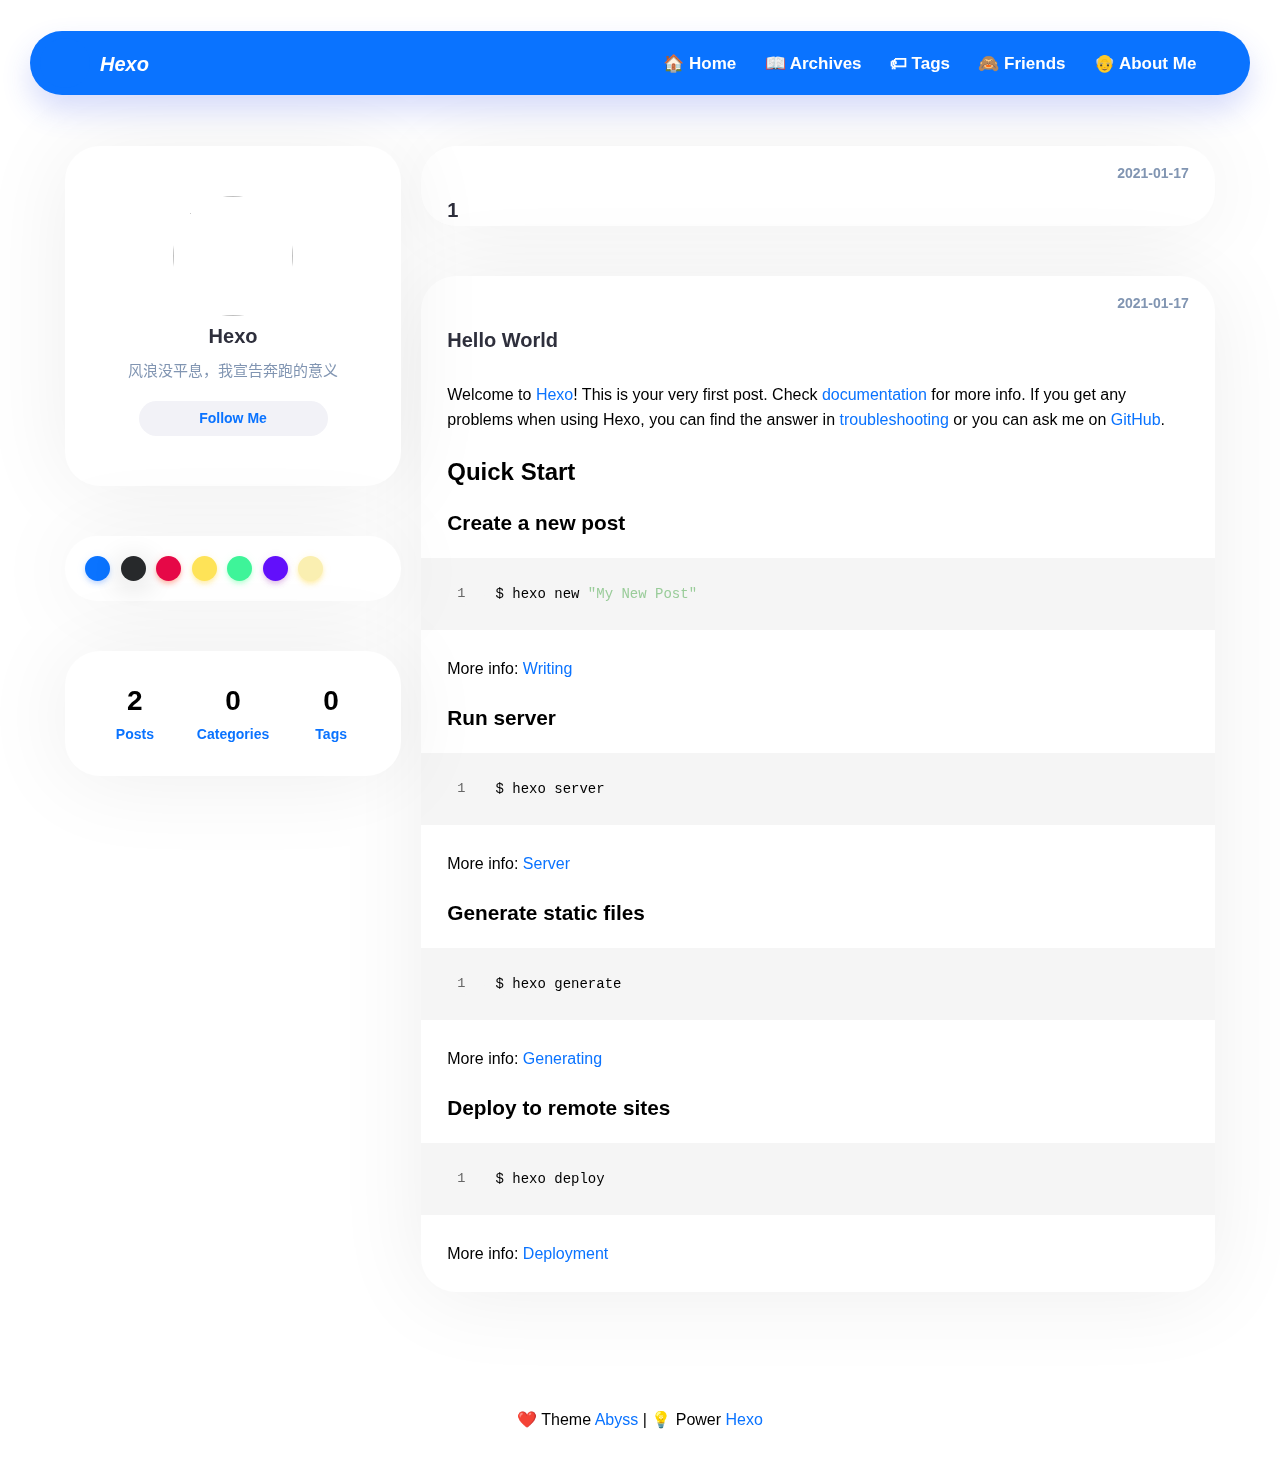
==== commit 7c4c5044: "Site updated: 2021-01-17 23:08:52" ====
--- a/index.html
+++ b/index.html
@@ -1,25 +1,14 @@
 <!DOCTYPE html>
-<html lang="zh-Hans">
+<html lang="zh-CN">
 <head>
-  <meta charset="UTF-8">
-<meta name="viewport" content="width=device-width, initial-scale=1, maximum-scale=2">
-<meta name="theme-color" content="#222">
-<meta name="generator" content="Hexo 5.3.0">
-  <link rel="apple-touch-icon" sizes="180x180" href="/images/apple-touch-icon-next.png">
-  <link rel="icon" type="image/png" sizes="32x32" href="/images/favicon-32x32-next.png">
-  <link rel="icon" type="image/png" sizes="16x16" href="/images/favicon-16x16-next.png">
-  <link rel="mask-icon" href="/images/logo.svg" color="#222">
-
-<link rel="stylesheet" href="/css/main.css">
-
-
-<link rel="stylesheet" href="/lib/font-awesome/css/font-awesome.min.css">
-
-<script id="hexo-configurations">
-    var NexT = window.NexT || {};
-    var CONFIG = {"hostname":"example.com","root":"/","scheme":"Mist","version":"7.8.0","exturl":false,"sidebar":{"position":"left","display":"post","padding":18,"offset":12,"onmobile":false},"copycode":{"enable":false,"show_result":false,"style":null},"back2top":{"enable":true,"sidebar":false,"scrollpercent":false},"bookmark":{"enable":false,"color":"#222","save":"auto"},"fancybox":false,"mediumzoom":false,"lazyload":false,"pangu":false,"comments":{"style":"tabs","active":null,"storage":true,"lazyload":false,"nav":null},"algolia":{"hits":{"per_page":10},"labels":{"input_placeholder":"Search for Posts","hits_empty":"We didn't find any results for the search: ${query}","hits_stats":"${hits} results found in ${time} ms"}},"localsearch":{"enable":false,"trigger":"auto","top_n_per_article":1,"unescape":false,"preload":false},"motion":{"enable":true,"async":false,"transition":{"post_block":"fadeIn","post_header":"slideDownIn","post_body":"slideDownIn","coll_header":"slideLeftIn","sidebar":"slideUpIn"}}};
-  </script>
-
+  <meta charset="utf-8">
+  <script src="/js/jquery-1.8.3.min.js" type="text/javascript"></script>
+  
+
+  
+  
+  <title>Hexo - </title>
+  <meta name="viewport" content="width=device-width, initial-scale=1, maximum-scale=1">
   <meta name="description" content="“Theonly thing that&#39;s changed is everything”">
 <meta property="og:type" content="website">
 <meta property="og:title" content="Hexo">
@@ -29,220 +18,173 @@
 <meta property="og:locale">
 <meta property="article:author" content="LCX">
 <meta name="twitter:card" content="summary">
-
-<link rel="canonical" href="http://example.com/">
-
-
-<script id="page-configurations">
-  // https://hexo.io/docs/variables.html
-  CONFIG.page = {
-    sidebar: "",
-    isHome : true,
-    isPost : false,
-    lang   : 'zh-Hans'
-  };
+  
+    <link rel="alternate" href="/atom.xml" title="Hexo" type="application/atom+xml">
+  
+  
+  
+    <link rel="icon" href="https://i.loli.net/2020/07/13/3ltrdaZpvzMJUXR.jpg">
+  
+  
+  <link rel="stylesheet" href="/css/pageloader.css" type="text/css" />
+  <link href="/css/cuiv3.css" rel="stylesheet" type="text/css">
+  <link rel="stylesheet" href="/css/animate.min.css" />
+  
+<link rel="stylesheet" href="/css/style.css">
+
+  <meta name="generator" content="Hexo 5.3.0"></head>
+
+<body class="cui-color-theme-o-apple" onload="changedTheme()" id="page">
+  
+
+
+
+  <style>
+.loadbartop-mom{
+position:fixed;
+top:0;
+width:100%;
+height:6px;
+background:#f1f2f9;
+}
+.lobt-son{
+position: relative;
+animation:slideiugfcn 1.5s infinite;
+background:#0A73FF;
+width: 100px;
+height:6px;
+}
+@keyframes slideiugfcn {
+ from { 
+  left:0%; 
+ }
+ to { 
+  left:100%;
+ } 
+}
+</style>
+<div class="loadbartop-mom"id="bonfire-pageloaderr">
+<div class="lobt-son">
+ &nbsp;
+</div>
+</div>
+<script>
+jQuery(window).load(function() {	
+	setTimeout(function(){
+		jQuery(document.body).unbind('touchmove');
+		jQuery("#bonfire-pageloaderr").addClass('bonfire-pageloader-fade');
+		jQuery("html").removeClass('bonfire-html-onload');
+	},750);	
+	setTimeout(function(){
+		jQuery("#bonfire-pageloaderr").addClass('bonfire-pageloader-hide');
+	},1000);
+});
 </script>
 
-  <title>Hexo</title>
-  
-
-
-
-
-
-
-  <noscript>
-  <style>
-  .use-motion .brand,
-  .use-motion .menu-item,
-  .sidebar-inner,
-  .use-motion .post-block,
-  .use-motion .pagination,
-  .use-motion .comments,
-  .use-motion .post-header,
-  .use-motion .post-body,
-  .use-motion .collection-header { opacity: initial; }
-
-  .use-motion .site-title,
-  .use-motion .site-subtitle {
-    opacity: initial;
-    top: initial;
-  }
-
-  .use-motion .logo-line-before i { left: initial; }
-  .use-motion .logo-line-after i { right: initial; }
-  </style>
-</noscript>
-
-</head>
-
-<body itemscope itemtype="http://schema.org/WebPage">
-  <div class="container use-motion">
-    <div class="headband"></div>
-
-    <header class="header" itemscope itemtype="http://schema.org/WPHeader">
-      <div class="header-inner"><div class="site-brand-container">
-  <div class="site-nav-toggle">
-    <div class="toggle" aria-label="Toggle navigation bar">
-      <span class="toggle-line toggle-line-first"></span>
-      <span class="toggle-line toggle-line-middle"></span>
-      <span class="toggle-line toggle-line-last"></span>
-    </div>
-  </div>
-
-  <div class="site-meta">
-
-    <a href="/" class="brand" rel="start">
-      <span class="logo-line-before"><i></i></span>
-      <h1 class="site-title">Hexo</h1>
-      <span class="logo-line-after"><i></i></span>
-    </a>
-  </div>
-
-  <div class="site-nav-right">
-    <div class="toggle popup-trigger">
-    </div>
-  </div>
-</div>
-
-
-
-
-<nav class="site-nav">
-  <ul id="menu" class="menu">
-        <li class="menu-item menu-item-home">
-
-    <a href="/" rel="section"><i class="fa fa-fw fa-home"></i>Home</a>
-
-  </li>
-        <li class="menu-item menu-item-archives">
-
-    <a href="/archives/" rel="section"><i class="fa fa-fw fa-archive"></i>Archives</a>
-
-  </li>
-  </ul>
-</nav>
-
-
-
-
-</div>
-    </header>
-
-    
-  <div class="back-to-top">
-    <i class="fa fa-arrow-up"></i>
-    <span>0%</span>
-  </div>
-
-
-    <main class="main">
-      <div class="main-inner">
-        <div class="content-wrap">
-          
-
-          <div class="content index posts-expand">
-            
+  <div id="container">
+    <div id="wrap">
+      <div class="cui-navbar cui-navbar-fixed cui-shadow-light-theme cui-color-theme animate__animated animate__fadeInUp">
+		<div class="cui-navbar-left-with-icon">
+		<a class="cui-btn-icon cui-hover-btn cui-color-theme cui-navbar-left-icon" cui-drawer="open"><i class="mdui-icon material-icons">&#xe5d2;</i></a>
+			<div class="cui-typo-title cui-navbar-left-title cui-inline" style="font-style:italic;font-weight:bolder;"><a href="/" class="cui-color-theme">Hexo</a></div>
+		</div>
+		<div class="cui-navbar-right">
+			<div class="cui-typo-subtitle cui-navbar-left-title cui-inline" style="font-weight:bolder;">
+				
+				  <a  class="cui-color-theme" href="/">🏠  Home</a>&nbsp;&nbsp;&nbsp;&nbsp;&nbsp;
+				
+				  <a  class="cui-color-theme" href="/archives">📖  Archives</a>&nbsp;&nbsp;&nbsp;&nbsp;&nbsp;
+				
+				  <a  class="cui-color-theme" href="/tags">🏷  Tags</a>&nbsp;&nbsp;&nbsp;&nbsp;&nbsp;
+				
+				  <a  class="cui-color-theme" href="/friends">🙈  Friends</a>&nbsp;&nbsp;&nbsp;&nbsp;&nbsp;
+				
+				  <a  class="cui-color-theme" href="/about">👴  About Me</a>&nbsp;&nbsp;&nbsp;&nbsp;&nbsp;
+				
+			</div>
+		</div>
+	</div>
+	  <div class="outer mt6">
+        <section id="main">
+  
+    <article class="article animate__animated animate__zoomIn cui-typo article-type-post" itemscope itemprop="blogPost">
+  <div class="article-inner">
+    
+    
+    
+      <header class="article-header">
+	  
+      </header>
+    
+	<div class="article-meta">
+		
+        
+		<a href="/2021/01/17/1/" class="article-date">
+  <time datetime="2021-01-17T03:22:49.000Z" itemprop="datePublished">2021-01-17</time>
+</a>
+	</div>
+	<div class="article-title">
+	  
+	    
+  
+    <div itemprop="name">
+      <a class="article-title cui-typo-h5" href="/2021/01/17/1/">1</a>
+    </div>
+  
+
+	  
+	</div>
+    <div class="article-entry" itemprop="articleBody">
+
       
-  
-  
-  <article itemscope itemtype="http://schema.org/Article" class="post-block" lang="zh-Hans">
-    <link itemprop="mainEntityOfPage" href="http://example.com/2021/01/17/1/">
-
-    <span hidden itemprop="author" itemscope itemtype="http://schema.org/Person">
-      <meta itemprop="image" content="/images/avatar.gif">
-      <meta itemprop="name" content="LCX">
-      <meta itemprop="description" content="“Theonly thing that's changed is everything”">
-    </span>
-
-    <span hidden itemprop="publisher" itemscope itemtype="http://schema.org/Organization">
-      <meta itemprop="name" content="Hexo">
-    </span>
-      <header class="post-header">
-        <h2 class="post-title" itemprop="name headline">
-          
-            <a href="/2021/01/17/1/" class="post-title-link" itemprop="url">1</a>
-        </h2>
-
-        <div class="post-meta">
-            <span class="post-meta-item">
-              <span class="post-meta-item-icon">
-                <i class="fa fa-calendar-o"></i>
-              </span>
-              <span class="post-meta-item-text">Posted on</span>
-
-              <time title="Created: 2021-01-17 11:22:49" itemprop="dateCreated datePublished" datetime="2021-01-17T11:22:49+08:00">2021-01-17</time>
-            </span>
-
-          
-
-        </div>
+        
+        <!--  -->
+          <!-- <div class="post-toc toc-right"></div> -->
+       <!-- -->
+       
+    </div>
+	
+	
+  </div>
+  
+  
+</article>
+
+
+
+
+  
+    <article class="article animate__animated animate__zoomIn cui-typo article-type-post" itemscope itemprop="blogPost">
+  <div class="article-inner">
+    
+    
+    
+      <header class="article-header">
+	  
       </header>
-
-    
-    
-    
-    <div class="post-body" itemprop="articleBody">
+    
+	<div class="article-meta">
+		
+        
+		<a href="/2021/01/17/hello-world/" class="article-date">
+  <time datetime="2021-01-17T03:16:18.731Z" itemprop="datePublished">2021-01-17</time>
+</a>
+	</div>
+	<div class="article-title">
+	  
+	    
+  
+    <div itemprop="name">
+      <a class="article-title cui-typo-h5" href="/2021/01/17/hello-world/">Hello World</a>
+    </div>
+  
+
+	  
+	</div>
+    <div class="article-entry" itemprop="articleBody">
 
       
-          
-      
-    </div>
-
-    
-    
-    
-      <footer class="post-footer">
-        <div class="post-eof"></div>
-      </footer>
-  </article>
-  
-  
-  
-
-      
-  
-  
-  <article itemscope itemtype="http://schema.org/Article" class="post-block" lang="zh-Hans">
-    <link itemprop="mainEntityOfPage" href="http://example.com/2021/01/17/hello-world/">
-
-    <span hidden itemprop="author" itemscope itemtype="http://schema.org/Person">
-      <meta itemprop="image" content="/images/avatar.gif">
-      <meta itemprop="name" content="LCX">
-      <meta itemprop="description" content="“Theonly thing that's changed is everything”">
-    </span>
-
-    <span hidden itemprop="publisher" itemscope itemtype="http://schema.org/Organization">
-      <meta itemprop="name" content="Hexo">
-    </span>
-      <header class="post-header">
-        <h2 class="post-title" itemprop="name headline">
-          
-            <a href="/2021/01/17/hello-world/" class="post-title-link" itemprop="url">Hello World</a>
-        </h2>
-
-        <div class="post-meta">
-            <span class="post-meta-item">
-              <span class="post-meta-item-icon">
-                <i class="fa fa-calendar-o"></i>
-              </span>
-              <span class="post-meta-item-text">Posted on</span>
-
-              <time title="Created: 2021-01-17 11:16:18" itemprop="dateCreated datePublished" datetime="2021-01-17T11:16:18+08:00">2021-01-17</time>
-            </span>
-
-          
-
-        </div>
-      </header>
-
-    
-    
-    
-    <div class="post-body" itemprop="articleBody">
-
-      
-          <p>Welcome to <a target="_blank" rel="noopener" href="https://hexo.io/">Hexo</a>! This is your very first post. Check <a target="_blank" rel="noopener" href="https://hexo.io/docs/">documentation</a> for more info. If you get any problems when using Hexo, you can find the answer in <a target="_blank" rel="noopener" href="https://hexo.io/docs/troubleshooting.html">troubleshooting</a> or you can ask me on <a target="_blank" rel="noopener" href="https://github.com/hexojs/hexo/issues">GitHub</a>.</p>
+        <p>Welcome to <a target="_blank" rel="noopener" href="https://hexo.io/">Hexo</a>! This is your very first post. Check <a target="_blank" rel="noopener" href="https://hexo.io/docs/">documentation</a> for more info. If you get any problems when using Hexo, you can find the answer in <a target="_blank" rel="noopener" href="https://hexo.io/docs/troubleshooting.html">troubleshooting</a> or you can ask me on <a target="_blank" rel="noopener" href="https://github.com/hexojs/hexo/issues">GitHub</a>.</p>
 <h2 id="Quick-Start"><a href="#Quick-Start" class="headerlink" title="Quick Start"></a>Quick Start</h2><h3 id="Create-a-new-post"><a href="#Create-a-new-post" class="headerlink" title="Create a new post"></a>Create a new post</h3><figure class="highlight bash"><table><tr><td class="gutter"><pre><span class="line">1</span><br></pre></td><td class="code"><pre><span class="line">$ hexo new <span class="string">&quot;My New Post&quot;</span></span><br></pre></td></tr></table></figure>
 <p>More info: <a target="_blank" rel="noopener" href="https://hexo.io/docs/writing.html">Writing</a></p>
 <h3 id="Run-server"><a href="#Run-server" class="headerlink" title="Run server"></a>Run server</h3><figure class="highlight bash"><table><tr><td class="gutter"><pre><span class="line">1</span><br></pre></td><td class="code"><pre><span class="line">$ hexo server</span><br></pre></td></tr></table></figure>
@@ -252,173 +194,410 @@
 <h3 id="Deploy-to-remote-sites"><a href="#Deploy-to-remote-sites" class="headerlink" title="Deploy to remote sites"></a>Deploy to remote sites</h3><figure class="highlight bash"><table><tr><td class="gutter"><pre><span class="line">1</span><br></pre></td><td class="code"><pre><span class="line">$ hexo deploy</span><br></pre></td></tr></table></figure>
 <p>More info: <a target="_blank" rel="noopener" href="https://hexo.io/docs/one-command-deployment.html">Deployment</a></p>
 
-      
-    </div>
-
-    
-    
-    
-      <footer class="post-footer">
-        <div class="post-eof"></div>
-      </footer>
-  </article>
-  
-  
-  
-
-
-  
-
-
-
-          </div>
+        <!--  -->
+          <!-- <div class="post-toc toc-right"></div> -->
+       <!-- -->
+       
+    </div>
+	
+	
+  </div>
+  
+  
+</article>
+
+
+
+
+  
+
+
+</section>
+        
+          <aside class="cui-typo" id="sidebar">
+	
+		<div class="widget-wrap animate__animated animate__fadeInUp">
+    <div class="widget">
+      <div class="blogger">
+          <a target="_blank" rel="noopener" href="https://www.wanan.run/"><img class="blogger-avatar" src="https://i.loli.net/2020/07/13/3ltrdaZpvzMJUXR.jpg" /></a>
+          <div class="cui-typo-title"><a class="dol-text-color" style="text-decoration:none;">Hexo</a></div>
+          <div class="blogger-motto">风浪没平息，我宣告奔跑的意义</div>
+          <a href="https://github.com/bochili" target="_blank" class="cui-btn cui-color-theme cui-shadow-heavy-theme cui-btn-oval blogger-btn">Follow Me</a>
+	  </div>
+    </div>
+</div>
+
+<div class="cui-dialog" id="dialog1-1">
+  <div class="cui-dialog-wrapper cui-color-theme cui-typo cui-dialog-wrapper-hight-400">
+    <div id="site_search">
+      <div class="search-frame"><input type="text" placeholder="搜点啥？" id="local-search-input" style="width: 100%;" results="0"/></div>
+      <div id="local-search-result"></div>
+    </div>
+  </div>
+  <div class="cui-dialog-overlay cui-blur cui-cover-dark" cui-dialog="open1-1"></div>
+</div>
+
+	 
+		<div class="widget-wrap animate__animated animate__fadeInUp">
+    <div class="widget">
+	  <a class="theme-dot cui-shadow-heavy-blue" style="background:#0A73FF;" onclick="changeThemeApple()"></a>&nbsp;&nbsp;
+      <a class="theme-dot cui-shadow-black" style="background:#27292b" onclick="changeThemeDark()"></a>&nbsp;&nbsp;
+	  <a class="cui-color-y-red cui-shadow-heavy-red theme-dot" onclick="changeThemeYRed()"></a>&nbsp;&nbsp;
+	  <a class="cui-color-y-yellow cui-shadow-heavy-yellow theme-dot" onclick="changeThemeYYellow()"></a>&nbsp;&nbsp;
+	  <a class="cui-color-s-green cui-shadow-heavy-green theme-dot" onclick="changeThemeSGreen()"></a>&nbsp;&nbsp;
+	  <a class="cui-color-y-purple cui-shadow-heavy-purple theme-dot" onclick="changeThemeYPurple()"></a>&nbsp;&nbsp;
+	  <a class="cui-color-l-yellow cui-shadow-heavy-yellow theme-dot" onclick="changeThemeLYellow()"></a>&nbsp;&nbsp;
+    </div>
+</div>
+<script>
+  function changedTheme(){
+      var changedThemeName = document.cookie;
+      var changedTheme = document.getElementById("page");
+      if( changedThemeName == "" ){
+          changedTheme.className = "cui-color-theme-o-apple";
+      }else{
+          changedTheme.className = changedThemeName;
+      }
+  }
+  function changeThemeDark(){
+    var changeThemeDark = document.getElementById("page");
+    changeThemeDark.className="cui-color-theme-dark";
+    document.cookie="cui-color-theme-dark; expires=Thu, 18 Dec 2043 12:00:00 GMT; path=/";
+  }
+  function changeThemeApple(){
+    var changeThemeApple = document.getElementById("page");
+    changeThemeApple.className="cui-color-theme-o-apple"; 
+    document.cookie="cui-color-theme-o-apple; expires=Thu, 18 Dec 2043 12:00:00 GMT; path=/";
+  }
+  function changeThemeYRed(){
+    var changeThemeYRed = document.getElementById("page");
+    changeThemeYRed.className="cui-color-theme-y-red";
+    document.cookie="cui-color-theme-y-red; expires=Thu, 18 Dec 2043 12:00:00 GMT; path=/";
+  }
+  function changeThemeYYellow(){
+    var changeThemeYYellow = document.getElementById("page");
+    changeThemeYYellow.className="cui-color-theme-y-yellow";
+    document.cookie="cui-color-theme-y-yellow; expires=Thu, 18 Dec 2043 12:00:00 GMT; path=/";
+  }
+  function changeThemeSGreen(){
+    var changeThemeSGreen = document.getElementById("page");
+    changeThemeSGreen.className="cui-color-theme-s-green";
+    document.cookie="cui-color-theme-s-green; expires=Thu, 18 Dec 2043 12:00:00 GMT; path=/";
+  }
+  function changeThemeYPurple(){
+    var changeThemeYPurple = document.getElementById("page");
+    changeThemeYPurple.className="cui-color-theme-y-purple";
+    document.cookie="cui-color-theme-y-purple; expires=Thu, 18 Dec 2043 12:00:00 GMT; path=/";
+  }
+  function changeThemeLYellow(){
+    var changeThemeLYellow = document.getElementById("page");
+    changeThemeLYellow.className="cui-color-theme-l-yellow";
+    document.cookie="cui-color-theme-l-yellow; expires=Thu, 18 Dec 2043 12:00:00 GMT; path=/";
+  }
+</script>
+
+	 
+		<div class="widget-wrap animate__animated animate__fadeInUp">
+    <div class="widget">
+      <div style="text-align:center;padding:20px 0 10px 0">
+		 <div class="cui-inline" style="width:32%">
+			<p class="cui-typo-h3">2</p>
+			<p style="font-size:14px;font-weight:bold;margin-top:13px" class="cui-color-text-theme">Posts</p>
+		 </div>
+		 <div class="cui-inline"style="width:32%">
+		 	<p class="cui-typo-h3">0</p>
+		 	<p style="font-size:14px;font-weight:bold;margin-top:13px" class="cui-color-text-theme">Categories</p>
+		 </div>
+		 <div class="cui-inline"style="width:32%">
+		 	<p class="cui-typo-h3">0</p>
+		 	<p style="font-size:14px;font-weight:bold;margin-top:13px" class="cui-color-text-theme">Tags</p>
+		 </div>
+	  </div>
+    </div>
+  </div>
+	 
+		
+	 
+</aside>
+<div class="cui-drawer" id="wrapper">
+
+			<div class="cui-drawer-wrapper">
+				<aside class="cui-typo">
+					
+						<div class="widget-wrap animate__animated animate__fadeInUp">
+    <div class="widget">
+      <div class="blogger">
+          <a target="_blank" rel="noopener" href="https://www.wanan.run/"><img class="blogger-avatar" src="https://i.loli.net/2020/07/13/3ltrdaZpvzMJUXR.jpg" /></a>
+          <div class="cui-typo-title"><a class="dol-text-color" style="text-decoration:none;">Hexo</a></div>
+          <div class="blogger-motto">风浪没平息，我宣告奔跑的意义</div>
+          <a href="https://github.com/bochili" target="_blank" class="cui-btn cui-color-theme cui-shadow-heavy-theme cui-btn-oval blogger-btn">Follow Me</a>
+	  </div>
+    </div>
+</div>
+
+<div class="cui-dialog" id="dialog1-1">
+  <div class="cui-dialog-wrapper cui-color-theme cui-typo cui-dialog-wrapper-hight-400">
+    <div id="site_search">
+      <div class="search-frame"><input type="text" placeholder="搜点啥？" id="local-search-input" style="width: 100%;" results="0"/></div>
+      <div id="local-search-result"></div>
+    </div>
+  </div>
+  <div class="cui-dialog-overlay cui-blur cui-cover-dark" cui-dialog="open1-1"></div>
+</div>
+
+					 
+						<div class="widget-wrap animate__animated animate__fadeInUp">
+    <div class="widget">
+	  <a class="theme-dot cui-shadow-heavy-blue" style="background:#0A73FF;" onclick="changeThemeApple()"></a>&nbsp;&nbsp;
+      <a class="theme-dot cui-shadow-black" style="background:#27292b" onclick="changeThemeDark()"></a>&nbsp;&nbsp;
+	  <a class="cui-color-y-red cui-shadow-heavy-red theme-dot" onclick="changeThemeYRed()"></a>&nbsp;&nbsp;
+	  <a class="cui-color-y-yellow cui-shadow-heavy-yellow theme-dot" onclick="changeThemeYYellow()"></a>&nbsp;&nbsp;
+	  <a class="cui-color-s-green cui-shadow-heavy-green theme-dot" onclick="changeThemeSGreen()"></a>&nbsp;&nbsp;
+	  <a class="cui-color-y-purple cui-shadow-heavy-purple theme-dot" onclick="changeThemeYPurple()"></a>&nbsp;&nbsp;
+	  <a class="cui-color-l-yellow cui-shadow-heavy-yellow theme-dot" onclick="changeThemeLYellow()"></a>&nbsp;&nbsp;
+    </div>
+</div>
+<script>
+  function changedTheme(){
+      var changedThemeName = document.cookie;
+      var changedTheme = document.getElementById("page");
+      if( changedThemeName == "" ){
+          changedTheme.className = "cui-color-theme-o-apple";
+      }else{
+          changedTheme.className = changedThemeName;
+      }
+  }
+  function changeThemeDark(){
+    var changeThemeDark = document.getElementById("page");
+    changeThemeDark.className="cui-color-theme-dark";
+    document.cookie="cui-color-theme-dark; expires=Thu, 18 Dec 2043 12:00:00 GMT; path=/";
+  }
+  function changeThemeApple(){
+    var changeThemeApple = document.getElementById("page");
+    changeThemeApple.className="cui-color-theme-o-apple"; 
+    document.cookie="cui-color-theme-o-apple; expires=Thu, 18 Dec 2043 12:00:00 GMT; path=/";
+  }
+  function changeThemeYRed(){
+    var changeThemeYRed = document.getElementById("page");
+    changeThemeYRed.className="cui-color-theme-y-red";
+    document.cookie="cui-color-theme-y-red; expires=Thu, 18 Dec 2043 12:00:00 GMT; path=/";
+  }
+  function changeThemeYYellow(){
+    var changeThemeYYellow = document.getElementById("page");
+    changeThemeYYellow.className="cui-color-theme-y-yellow";
+    document.cookie="cui-color-theme-y-yellow; expires=Thu, 18 Dec 2043 12:00:00 GMT; path=/";
+  }
+  function changeThemeSGreen(){
+    var changeThemeSGreen = document.getElementById("page");
+    changeThemeSGreen.className="cui-color-theme-s-green";
+    document.cookie="cui-color-theme-s-green; expires=Thu, 18 Dec 2043 12:00:00 GMT; path=/";
+  }
+  function changeThemeYPurple(){
+    var changeThemeYPurple = document.getElementById("page");
+    changeThemeYPurple.className="cui-color-theme-y-purple";
+    document.cookie="cui-color-theme-y-purple; expires=Thu, 18 Dec 2043 12:00:00 GMT; path=/";
+  }
+  function changeThemeLYellow(){
+    var changeThemeLYellow = document.getElementById("page");
+    changeThemeLYellow.className="cui-color-theme-l-yellow";
+    document.cookie="cui-color-theme-l-yellow; expires=Thu, 18 Dec 2043 12:00:00 GMT; path=/";
+  }
+</script>
+
+					 
+						<div class="widget-wrap animate__animated animate__fadeInUp">
+    <div class="widget">
+      <ul style="padding:0;margin:0;">
+		  
+		    <li style="text-align:right;font-size:16px;height:30px;display:block;margin-right:10px;margin-top:4px">
+				<a class="dol-text-color" style="width:100%;display:block;text-decoration:none;" href="/">🏠  Home</a>
+			</li>
+		  
+		    <li style="text-align:right;font-size:16px;height:30px;display:block;margin-right:10px;margin-top:4px">
+				<a class="dol-text-color" style="width:100%;display:block;text-decoration:none;" href="/archives">📖  Archives</a>
+			</li>
+		  
+		    <li style="text-align:right;font-size:16px;height:30px;display:block;margin-right:10px;margin-top:4px">
+				<a class="dol-text-color" style="width:100%;display:block;text-decoration:none;" href="/tags">🏷  Tags</a>
+			</li>
+		  
+		    <li style="text-align:right;font-size:16px;height:30px;display:block;margin-right:10px;margin-top:4px">
+				<a class="dol-text-color" style="width:100%;display:block;text-decoration:none;" href="/friends">🙈  Friends</a>
+			</li>
+		  
+		    <li style="text-align:right;font-size:16px;height:30px;display:block;margin-right:10px;margin-top:4px">
+				<a class="dol-text-color" style="width:100%;display:block;text-decoration:none;" href="/about">👴  About Me</a>
+			</li>
+		  
+	  </ul>
+
           
+		    <a cui-dialog="open1-1" style="float:right;display:block;" class="cui-btn cui-color-theme cui-shadow-heavy-theme cui-btn-oval"><i class="mdui-icon material-icons">&#xe8b6;</i> </a>
+		  
+    </div>
+  </div>
+
+
+<div class="cui-dialog" id="dialog1-1">
+  <div class="cui-dialog-wrapper cui-typo cui-dialog-wrapper-hight-400">
+    <div id="site_search">
+      <div class="cui-input cui-input-border-bottom cui-input-color-normal">
+	     <input type="text" id="local-search-input" class="search-input" results="0"/>
+	  </div>
+      <div id="local-search-result"></div>
+    </div>
+  </div>
+  <div class="cui-dialog-overlay cui-blur cui-cover-dark" cui-dialog="open1-1"></div>
+</div>
+
+					 
+				</aside>
+				<footer class="cui-typo widget-wrap animate__animated animate__fadeInUp">
+				    <div class="widget" id="footer-info">
+				      &copy; 2021 LCX<br>
+				      Powered by <a href="http://hexo.io/" class="cui-typo-a" target="_blank">Hexo</a>
+					  & <a href="http://github.com/bochili/Hexo-Theme-Abyss" class="cui-typo-a" target="_blank">Abyss</a>
+				    </div>
+				</footer>
+			</div>
+			<div class="cui-drawer-overlay cui-cover-dark cui-blur" cui-drawer="open"></div>
+		</div>
+        
+      </div>
+      <footer class="cui-typo footer">
+	<div style="font-size:16px;">
+<p></p><br>
+		❤️ Theme <a class="cui-typo-a" target="_blank" rel="noopener" href="https://github.com/bochili/Hexo-Theme-Abyss">Abyss</a>
+		 | 💡 Power <a class="cui-typo-a" target="_blank" rel="noopener" href="http://hexo.io/">Hexo</a>
+    </div>
+</footer>
+<script src="/js/pageloader.js" type="text/javascript"></script>
+
+		<script type="text/javascript">
+			$(document).ready(function() {
+				$('[cui-drawer="open"]').click(function() {
+					$('#wrapper').toggleClass('toggled');
+				});
+			});
+		</script>
+
 
 <script>
-  window.addEventListener('tabs:register', () => {
-    let { activeClass } = CONFIG.comments;
-    if (CONFIG.comments.storage) {
-      activeClass = localStorage.getItem('comments_active') || activeClass;
-    }
-    if (activeClass) {
-      let activeTab = document.querySelector(`a[href="#comment-${activeClass}"]`);
-      if (activeTab) {
-        activeTab.click();
-      }
-    }
+var searchFunc = function(path, search_id, content_id) {
+    'use strict'; //使用严格模式
+    $.ajax({
+        url: path,
+        dataType: "xml",
+        success: function( xmlResponse ) {
+            // 从xml中获取相应的标题等数据
+            var datas = $( "entry", xmlResponse ).map(function() {
+                return {
+                    title: $( "title", this ).text(),
+                    content: $("content",this).text(),
+                    url: $( "url" , this).text()
+                };
+            }).get();
+            //ID选择器
+            var $input = document.getElementById(search_id);
+            var $resultContent = document.getElementById(content_id);
+            $input.addEventListener('input', function(){
+                var str='<ul class=\"search-result-list\">';                
+                var keywords = this.value.trim().toLowerCase().split(/[\s\-]+/);
+                $resultContent.innerHTML = "";
+                if (this.value.trim().length <= 0) {
+                    return;
+                }
+                // 本地搜索主要部分
+                datas.forEach(function(data) {
+                    var isMatch = true;
+                    var content_index = [];
+                    var data_title = data.title.trim().toLowerCase();
+                    var data_content = data.content.trim().replace(/<[^>]+>/g,"").toLowerCase();
+                    var data_url = data.url;
+                    var index_title = -1;
+                    var index_content = -1;
+                    var first_occur = -1;
+                    // 只匹配非空文章
+                    if(data_title != '' && data_content != '') {
+                        keywords.forEach(function(keyword, i) {
+                            index_title = data_title.indexOf(keyword);
+                            index_content = data_content.indexOf(keyword);
+                            if( index_title < 0 && index_content < 0 ){
+                                isMatch = false;
+                            } else {
+                                if (index_content < 0) {
+                                    index_content = 0;
+                                }
+                                if (i == 0) {
+                                    first_occur = index_content;
+                                }
+                            }
+                        });
+                    }
+                    // 返回搜索结果
+                    if (isMatch) {
+                    //结果标签
+                        str += "<li class='search-result-item'><a href='"+ data_url +"' class='search-result-title' target='_blank'>" + data_title +"</a>";
+                        var content = data.content.trim().replace(/<[^>]+>/g,"");
+                        if (first_occur >= 0) {
+                            // 拿出含有搜索字的部分
+                            var start = first_occur - 6;
+                            var end = first_occur + 6;
+                            if(start < 0){
+                                start = 0;
+                            }
+                            if(start == 0){
+                                end = 6;
+                            }
+                            if(end > content.length){
+                                end = content.length;
+                            }
+                            var match_content = content.substr(start, end); 
+                            // 列出搜索关键字，定义class加高亮
+                            keywords.forEach(function(keyword){
+                                var regS = new RegExp(keyword, "gi");
+                                match_content = match_content.replace(regS, "<em class=\"search-keyword cui-color-y-red\">" +keyword+ "</em>");
+                            })
+                            str += "<p class=\"search-result\">" + match_content +"...</p><div class=\"search-line\"> </div>"
+                        }
+                    }
+                })
+                $resultContent.innerHTML = str;
+            })
+        }
+    })
+};
+var path = "/search.xml";
+searchFunc(path, 'local-search-input', 'local-search-result');
+</script>
+
+<script type="text/javascript">
+  $(document).ready(function() {
+    $('[cui-dialog="open1-1"]').click(function() {
+      $('#dialog1-1').toggleClass('toggled');
+    });
   });
-  if (CONFIG.comments.storage) {
-    window.addEventListener('tabs:click', event => {
-      if (!event.target.matches('.tabs-comment .tab-content .tab-pane')) return;
-      let commentClass = event.target.classList[1];
-      localStorage.setItem('comments_active', commentClass);
-    });
-  }
 </script>
 
-        </div>
-          
-  
-  <div class="toggle sidebar-toggle">
-    <span class="toggle-line toggle-line-first"></span>
-    <span class="toggle-line toggle-line-middle"></span>
-    <span class="toggle-line toggle-line-last"></span>
-  </div>
-
-  <aside class="sidebar">
-    <div class="sidebar-inner">
-
-      <ul class="sidebar-nav motion-element">
-        <li class="sidebar-nav-toc">
-          Table of Contents
-        </li>
-        <li class="sidebar-nav-overview">
-          Overview
-        </li>
-      </ul>
-
-      <!--noindex-->
-      <div class="post-toc-wrap sidebar-panel">
-      </div>
-      <!--/noindex-->
-
-      <div class="site-overview-wrap sidebar-panel">
-        <div class="site-author motion-element" itemprop="author" itemscope itemtype="http://schema.org/Person">
-  <p class="site-author-name" itemprop="name">LCX</p>
-  <div class="site-description" itemprop="description">“Theonly thing that's changed is everything”</div>
-</div>
-<div class="site-state-wrap motion-element">
-  <nav class="site-state">
-      <div class="site-state-item site-state-posts">
-          <a href="/archives/">
-        
-          <span class="site-state-item-count">2</span>
-          <span class="site-state-item-name">posts</span>
-        </a>
-      </div>
-  </nav>
-</div>
-
-
-
-      </div>
-
-    </div>
-  </aside>
-  <div id="sidebar-dimmer"></div>
-
-
-      </div>
-    </main>
-
-    <footer class="footer">
-      <div class="footer-inner">
-        
-
-        
-
-<div class="copyright">
-  
-  &copy; 
-  <span itemprop="copyrightYear">2021</span>
-  <span class="with-love">
-    <i class="fa fa-user"></i>
-  </span>
-  <span class="author" itemprop="copyrightHolder">LCX</span>
-</div>
-  <div class="powered-by">Powered by <a href="https://hexo.io/" class="theme-link" rel="noopener" target="_blank">Hexo</a> & <a href="https://mist.theme-next.org/" class="theme-link" rel="noopener" target="_blank">NexT.Mist</a>
-  </div>
-
-        
-
-
-
-
-
-
-
-
-      </div>
-    </footer>
-  </div>
-
-  
-  <script src="/lib/anime.min.js"></script>
-  <script src="/lib/velocity/velocity.min.js"></script>
-  <script src="/lib/velocity/velocity.ui.min.js"></script>
-
-<script src="/js/utils.js"></script>
-
-<script src="/js/motion.js"></script>
-
-
-<script src="/js/schemes/muse.js"></script>
-
-
-<script src="/js/next-boot.js"></script>
-
-
-
-
-  
-
-
-
-
-
-
-
-
-
-
-
-
-
-
-
-  
-
-  
-
+    </div>
+    
+    
+
+
+  
+<link rel="stylesheet" href="/fancybox/jquery.fancybox.css">
+
+  
+<script src="/fancybox/jquery.fancybox.pack.js"></script>
+
+
+
+
+<script src="/js/script.js"></script>
+
+
+
+
+  </div>
 </body>
-</html>
+</html>--- a/css/pageloader.css
+++ b/css/pageloader.css
@@ -0,0 +1,35 @@
+#bonfire-pageloader {
+	-webkit-backdrop-filter: blur(20px);
+	backdrop-filter: blur(20px);
+}
+#bonfire-pageloader svg {
+	fill:#fff;
+}
+#bonfire-pageloader {
+	position:fixed;
+	z-index:99999999999999;
+	width:100%;
+	height:1000%;
+	left:0;
+	right:0;
+	top:0;
+	bottom:0;
+}
+.bonfire-pageloader-fade {
+	opacity:0 !important;
+	-webkit-transition: all .75s ease;
+	-moz-transition: all .75s ease;
+	-o-transition: all .75s ease;
+	-ms-transition: all .75s ease;
+	transition: all .75s ease;
+}
+.bonfire-pageloader-hide {
+	display:none;
+}
+.bonfire-html-onload {	
+	-webkit-transition: all 0s ease;
+	-moz-transition: all 0s ease;
+	-o-transition: all 0s ease;
+	-ms-transition: all 0s ease;
+	transition: all 0s ease;
+}--- a/css/cuiv3.css
+++ b/css/cuiv3.css
@@ -0,0 +1,1275 @@
+.cui-inline {
+	display: inline-block;
+}
+/*FONT PART*/
+@font-face {
+	font-family: codefont;
+	font-style: normal;
+	src: url(https://cdn.jsdelivr.net/gh/bochili/fontscdn/DejaVuSansMono_0.ttf);
+}
+@font-face {
+	font-family: ubuntu;
+	font-style: normal;
+	src: url(https://cdn.jsdelivr.net/gh/bochili/fontscdn/Ubuntu-Regular.ttf);
+}
+body {
+	font-family: ubuntu, -apple-system, BlinkMacSystemFont, 'Segoe UI', Roboto, Oxygen, Cantarell, 'Open Sans', 'Helvetica Neue', sans-serif;
+	color: #2E2F3C;
+	transition: .3s all;
+}
+/*BLUR PART*/
+.cui-blur {
+	-webkit-backdrop-filter: blur(20px);
+	backdrop-filter: blur(20px);
+}
+/*COVER PART*/
+.cui-cover-light {
+	background: rgba(255, 255, 255, .5);
+}
+.cui-cover-dark {
+	background: rgba(0, 0, 0, .5);
+}
+/*SHADOW PART*/
+.cui-shadow-black {
+	box-shadow: 0 5px 30px rgba(0, 0, 0, .2);
+	-webkit-box-shadow: 0 5px 30px rgba(0, 0, 0, .2);
+}
+.cui-hover-shadow-black:hover {
+	-moz-transition: all 0.5s ease-in-out;
+	-o-transition: all 0.5s ease-in-out;
+	-webkit-transition: all 0.5s ease-in-out;
+	transition: all .5s ease-in-out;
+	box-shadow: 0 5px 30px rgba(0, 0, 0, .3);
+	-webkit-box-shadow: 0 5px 30px rgba(0, 0, 0, .3);
+}
+.cui-color-theme-s-purple .cui-shadow-light-theme,.cui-color-theme-l-purple .cui-shadow-light-theme,.cui-color-theme-y-purple .cui-shadow-light-theme,.cui-shadow-light-purple {
+	box-shadow: 0 15px 30px rgba(98, 15, 251, .14);
+	-webkit-box-shadow: 0 15px 30px rgba(98, 15, 251, .14);
+}
+.cui-hover-shadow-light-purple:hover {
+	-moz-transition: all 0.5s ease-in-out;
+	-o-transition: all 0.5s ease-in-out;
+	-webkit-transition: all 0.5s ease-in-out;
+	transition: all .5s ease-in-out, all .5s ease-in-out;
+	box-shadow: 0 15px 30px rgba(98, 15, 251, .14);
+	-webkit-box-shadow: 0 15px 30px rgba(98, 15, 251, .14);
+}
+.cui-color-theme-s-blue .cui-shadow-light-theme,.cui-color-theme-l-blue .cui-shadow-light-theme,.cui-color-theme-y-blue .cui-shadow-light-theme,.cui-shadow-light-blue {
+	box-shadow: 0 15px 30px rgba(54, 81, 234, .2);
+	-webkit-box-shadow: 0 15px 30px rgba(54, 81, 234, .2);
+}
+.cui-hover-shadow-light-blue:hover {
+	-moz-transition: all 0.5s ease-in-out;
+	-o-transition: all 0.5s ease-in-out;
+	-webkit-transition: all 0.5s ease-in-out;
+	transition: all .5s ease-in-out;
+	box-shadow: 0 15px 30px rgba(54, 81, 234, .2);
+	-webkit-box-shadow: 0 15px 30px rgba(54, 81, 234, .2);
+}
+.cui-color-theme-s-red .cui-shadow-light-theme,.cui-color-theme-l-red .cui-shadow-light-theme,.cui-color-theme-y-red .cui-shadow-light-theme,.cui-shadow-light-red {
+	box-shadow: 0 15px 30px rgba(230, 8, 71, .14);
+	-webkit-box-shadow: 0 15px 30px rgba(230, 8, 71, .14);
+}
+.cui-hover-shadow-light-red:hover {
+	-moz-transition: all 0.5s ease-in-out;
+	-o-transition: all 0.5s ease-in-out;
+	-webkit-transition: all 0.5s ease-in-out;
+	transition: all .5s ease-in-out;
+	box-shadow: 0 15px 30px rgba(230, 8, 71, .14);
+	-webkit-box-shadow: 0 15px 30px rgba(230, 8, 71, .14);
+}
+.cui-color-theme-s-yellow .cui-shadow-light-theme,.cui-color-theme-l-yellow .cui-shadow-light-theme,.cui-color-theme-y-yellow .cui-shadow-light-theme,.cui-shadow-light-yellow {
+	box-shadow: 0 15px 30px rgba(254, 227, 87, .3);
+	-webkit-box-shadow: 0 15px 30px rgba(254, 227, 87, .3);
+}
+.cui-hover-shadow-light-yellow:hover {
+	-moz-transition: all 0.5s ease-in-out;
+	-o-transition: all 0.5s ease-in-out;
+	-webkit-transition: all 0.5s ease-in-out;
+	transition: all .5s ease-in-out;
+	box-shadow: 0 15px 30px rgba(254, 227, 87, .3);
+	-webkit-box-shadow: 0 15px 30px rgba(254, 227, 87, .3);
+}
+.cui-color-theme-s-green .cui-shadow-light-theme,.cui-color-theme-l-green .cui-shadow-light-theme,.cui-color-theme-y-green .cui-shadow-light-theme,.cui-shadow-light-green,.cui-color-theme-y-cyan .cui-shadow-light-theme {
+	box-shadow: 0 15px 30px rgba(108, 253, 164, .2);
+	-webkit-box-shadow: 0 15px 30px rgba(108, 253, 164, .2);
+}
+.cui-hover-shadow-light-green:hover {
+	-moz-transition: all 0.5s ease-in-out;
+	-o-transition: all 0.5s ease-in-out;
+	-webkit-transition: all 0.5s ease-in-out;
+	transition: all .5s ease-in-out;
+	box-shadow: 0 15px 30px rgba(108, 253, 164, .2);
+	-webkit-box-shadow: 0 15px 30px rgba(108, 253, 164, .2);
+}
+.cui-color-theme-s-pink .cui-shadow-light-theme,.cui-color-theme-l-pink .cui-shadow-light-theme,.cui-color-theme-y-pink .cui-shadow-light-theme,.cui-shadow-light-pink {
+	box-shadow: 0 15px 30px rgba(233, 30, 99, .1);
+	-webkit-box-shadow: 0 15px 30px rgba(233, 30, 99, .1);
+}
+.cui-hover-shadow-light-pink:hover {
+	-moz-transition: all 0.5s ease-in-out;
+	-o-transition: all 0.5s ease-in-out;
+	-webkit-transition: all 0.5s ease-in-out;
+	transition: all .5s ease-in-out;
+	box-shadow: 0 15px 30px rgba(233, 30, 99, .1);
+	-webkit-box-shadow: 0 15px 30px rgba(233, 30, 99, .1);
+}
+.cui-color-theme-dark .cui-shadow-light-theme{
+	box-shadow: 3px 5px 20px #212121, -8px -5px 30px #272a2b !important;
+}
+.cui-color-theme-s-purple .cui-shadow-heavy-theme,.cui-color-theme-l-purple .cui-shadow-heavy-theme,.cui-color-theme-y-purple .cui-shadow-heavy-theme,.cui-shadow-heavy-purple {
+	-webkit-box-shadow: 0 2px 4px -1px rgba(171, 71, 188, .2), 0 4px 5px 0 rgba(171, 71, 188, .14), 0 1px 10px 0 rgba(171, 71, 188, .12);
+	box-shadow: 0 2px 4px -1px rgba(171, 71, 188, .2), 0 4px 5px 0 rgba(171, 71, 188, .14), 0 1px 10px 0 rgba(171, 71, 188, .12);
+}
+.cui-hover-shadow-heavy-purple:hover {
+	-moz-transition: all 0.5s ease-in-out;
+	-o-transition: all 0.5s ease-in-out;
+	-webkit-transition: all 0.5s ease-in-out;
+	transition: all .5s ease-in-out;
+	-webkit-box-shadow: 0 2px 4px -1px rgba(171, 71, 188, .2), 0 4px 5px 0 rgba(171, 71, 188, .14), 0 1px 10px 0 rgba(171, 71, 188, .12);
+	box-shadow: 0 2px 4px -1px rgba(171, 71, 188, .2), 0 4px 5px 0 rgba(171, 71, 188, .14), 0 1px 10px 0 rgba(171, 71, 188, .12);
+}
+.cui-color-theme-s-blue .cui-shadow-heavy-theme,.cui-color-theme-l-blue .cui-shadow-heavy-theme,.cui-color-theme-y-blue .cui-shadow-heavy-theme,.cui-shadow-heavy-blue {
+	-webkit-box-shadow: 0 2px 4px -1px rgba(84, 147, 255, .2), 0 4px 5px 0 rgba(84, 147, 255, .14), 0 1px 10px 0 rgba(84, 147, 255, .12);
+	box-shadow: 0 2px 4px -1px rgba(84, 147, 255, .2), 0 4px 5px 0 rgba(84, 147, 255, .14), 0 1px 10px 0 rgba(84, 147, 255, .12);
+}
+.cui-hover-shadow-heavy-blue:hover {
+	-moz-transition: all 0.5s ease-in-out;
+	-o-transition: all 0.5s ease-in-out;
+	-webkit-transition: all 0.5s ease-in-out;
+	transition: all .5s ease-in-out;
+	-webkit-box-shadow: 0 2px 4px -1px rgba(84, 147, 255, .2), 0 4px 5px 0 rgba(84, 147, 255, .14), 0 1px 10px 0 rgba(84, 147, 255, .12);
+	box-shadow: 0 2px 4px -1px rgba(84, 147, 255, .2), 0 4px 5px 0 rgba(84, 147, 255, .14), 0 1px 10px 0 rgba(84, 147, 255, .12);
+}
+.cui-color-theme-s-red .cui-shadow-heavy-theme,.cui-color-theme-l-red .cui-shadow-heavy-theme,.cui-color-theme-y-red .cui-shadow-heavy-theme,.cui-shadow-heavy-red {
+	-webkit-box-shadow: 0 2px 4px -1px rgba(255, 51, 0, .2), 0 4px 5px 0 rgba(255, 51, 0, .14), 0 1px 10px 0 rgba(255, 51, 0, .12);
+	box-shadow: 0 2px 4px -1px rgba(255, 51, 0, .2), 0 4px 5px 0 rgba(255, 51, 0, .14), 0 1px 10px 0 rgba(255, 51, 0, .12);
+}
+.cui-hover-shadow-heavy-red:hover {
+	-moz-transition: all 0.5s ease-in-out;
+	-o-transition: all 0.5s ease-in-out;
+	-webkit-transition: all 0.5s ease-in-out;
+	transition: all .5s ease-in-out;
+	-webkit-box-shadow: 0 2px 4px -1px rgba(255, 51, 0, .2), 0 4px 5px 0 rgba(255, 51, 0, .14), 0 1px 10px 0 rgba(255, 51, 0, .12);
+	box-shadow: 0 2px 4px -1px rgba(255, 51, 0, .2), 0 4px 5px 0 rgba(255, 51, 0, .14), 0 1px 10px 0 rgba(255, 51, 0, .12);
+}
+.cui-color-theme-s-yellow .cui-shadow-heavy-theme,.cui-color-theme-l-yellow .cui-shadow-heavy-theme,.cui-color-theme-y-yellow .cui-shadow-heavy-theme,.cui-shadow-heavy-yellow {
+	-webkit-box-shadow: 0 2px 4px -1px rgba(255, 204, 0, .2), 0 4px 5px 0 rgba(255, 204, 0, .14), 0 1px 10px 0 rgba(255, 204, 0, .12);
+	box-shadow: 0 2px 4px -1px rgba(255, 204, 0, .2), 0 4px 5px 0 rgba(255, 204, 0, .14), 0 1px 10px 0 rgba(255, 204, 0, .12);
+}
+.cui-hover-shadow-heavy-yellow:hover {
+	-moz-transition: all 0.5s ease-in-out;
+	-o-transition: all 0.5s ease-in-out;
+	-webkit-transition: all 0.5s ease-in-out;
+	transition: all .5s ease-in-out;
+	-webkit-box-shadow: 0 2px 4px -1px rgba(255, 204, 0, .2), 0 4px 5px 0 rgba(255, 204, 0, .14), 0 1px 10px 0 rgba(255, 204, 0, .12);
+	box-shadow: 0 2px 4px -1px rgba(255, 204, 0, .2), 0 4px 5px 0 rgba(255, 204, 0, .14), 0 1px 10px 0 rgba(255, 204, 0, .12);
+}
+.cui-color-theme-s-green .cui-shadow-heavy-theme,.cui-color-theme-l-green .cui-shadow-heavy-theme,.cui-color-theme-y-green .cui-shadow-heavy-theme,.cui-shadow-heavy-green {
+	-webkit-box-shadow: 0 2px 4px -1px rgba(108, 253, 164, .4), 0 4px 5px 0 rgba(108, 253, 164, .14), 0 1px 10px 0 rgba(108, 253, 164, .12);
+	box-shadow: 0 2px 4px -1px rgba(108, 253, 164, .4), 0 4px 5px 0 rgba(108, 253, 164, .14), 0 1px 10px 0 rgba(108, 253, 164, .12);
+}
+.cui-hover-shadow-heavy-green:hover {
+	-moz-transition: all 0.5s ease-in-out;
+	-o-transition: all 0.5s ease-in-out;
+	-webkit-transition: all 0.5s ease-in-out;
+	transition: all .5s ease-in-out;
+	-webkit-box-shadow: 0 2px 4px -1px rgba(108, 253, 164, .4), 0 4px 5px 0 rgba(108, 253, 164, .14), 0 1px 10px 0 rgba(108, 253, 164, .12);
+	box-shadow: 0 2px 4px -1px rgba(108, 253, 164, .4), 0 4px 5px 0 rgba(108, 253, 164, .14), 0 1px 10px 0 rgba(108, 253, 164, .12);
+}
+.cui-color-theme-s-pink .cui-shadow-heavy-theme,.cui-color-theme-l-pink .cui-shadow-heavy-theme,.cui-color-theme-y-pink .cui-shadow-heavy-theme,.cui-shadow-heavy-pink {
+	-webkit-box-shadow: 0 2px 4px -1px rgba(233, 30, 99, .2), 0 4px 5px 0 rgba(233, 30, 99, .14), 0 1px 10px 0 rgba(233, 30, 99, .12);
+	box-shadow: 0 2px 4px -1px rgba(233, 30, 99, .2), 0 4px 5px 0 rgba(233, 30, 99, .14), 0 1px 10px 0 rgba(233, 30, 99, .12);
+}
+.cui-hover-shadow-heavy-pink:hover {
+	-moz-transition: all 0.5s ease-in-out;
+	-o-transition: all 0.5s ease-in-out;
+	-webkit-transition: all 0.5s ease-in-out;
+	transition: all .5s ease-in-out;
+	-webkit-box-shadow: 0 2px 4px -1px rgba(233, 30, 99, .2), 0 4px 5px 0 rgba(233, 30, 99, .14), 0 1px 10px 0 rgba(233, 30, 99, .12);
+	box-shadow: 0 2px 4px -1px rgba(233, 30, 99, .2), 0 4px 5px 0 rgba(233, 30, 99, .14), 0 1px 10px 0 rgba(233, 30, 99, .12);
+}
+
+/*COLOR PART*/
+
+/*YOUNG COLOR*/
+.cui-color-theme-y-purple .cui-color-theme,.cui-color-y-purple {
+	background: #620ffb;
+	color: #FFF;
+}
+.cui-color-theme-y-purple .cui-color-text-theme{
+	color: #620ffb;
+}
+.cui-color-theme-y-cyan .cui-color-theme,.cui-color-y-cyan {
+	background: #51f8c9;
+	color: #2e2b42;
+}
+.cui-color-theme-y-cyan .cui-color-text-theme{
+	color: #00dc9e;
+}
+.cui-color-theme-y-blue .cui-color-theme,.cui-color-y-blue {
+	background: #2753f2;
+	color: #FFF;
+}
+.cui-color-theme-y-blue .cui-color-text-theme{
+	color: #2753f2;
+}
+.cui-color-theme-y-yellow .cui-color-theme,.cui-color-y-yellow {
+	background: #fee357;
+	color: #2E2B42;
+}
+.cui-color-theme-y-yellow .cui-color-text-theme{
+	color: #eac500;
+}
+.cui-color-theme-y-red .cui-color-theme,.cui-color-y-red {
+	background: #e60847;
+	color: #FFFFFF;
+}
+.cui-color-theme-y-red .cui-color-text-theme{
+	color: #E60847;
+}
+.cui-color-theme-y-green .cui-color-theme,.cui-color-y-green {
+	background: #6cfda4;
+	color: #2E2B42;
+}
+.cui-color-theme-y-green .cui-color-text-theme{
+	color: #6cfda4;
+}
+.cui-color-theme-y-black .cui-color-theme,.cui-color-y-black {
+	background: #2E2B42;
+	color: #FFFFFF;
+}
+.cui-color-theme-y-black .cui-color-text-theme{
+	color: #2E2B42;
+}
+.cui-color-theme-y-pink .cui-color-theme,.cui-color-y-pink {
+	background: #f9377e;
+	color: #FFFFFF;
+}
+.cui-color-theme-y-pink .cui-color-text-theme{
+	color: #f9377e;
+}
+/*SIMPLE COLOR*/
+
+.cui-color-theme-s-purple .cui-color-theme,.cui-color-s-purple {
+	background: #6718dd;
+	color: #FFF;
+}
+.cui-color-theme-s-purple .cui-color-text-theme{
+	color: #6718dd;
+}
+.cui-color-theme-s-cyan .cui-color-theme,.cui-color-s-cyan {
+	background: #39facd;
+	color: #2e2f3c;
+}
+.cui-color-theme-s-cyan .cui-color-text-theme{
+	color: #39facd;
+}
+.cui-color-theme-s-blue .cui-color-theme,.cui-color-s-blue {
+	background: #3651ea;
+	color: #FFF;
+}
+.cui-color-theme-s-blue .cui-color-text-theme{
+	color: #3651ea;
+}
+.cui-color-theme-s-yellow .cui-color-theme,.cui-color-s-yellow {
+	background: #f4f673;
+	color: #2E2F3C;
+}
+.cui-color-theme-s-yellow .cui-color-text-theme{
+	color: #F4F673;
+}
+.cui-color-theme-s-red .cui-color-theme,.cui-color-s-red {
+	background: #f4474c;
+	color: #FFFFFF;
+}
+.cui-color-theme-s-red .cui-color-text-theme{
+	color: #F4474C;
+}
+.cui-color-theme-s-green .cui-color-theme,.cui-color-s-green {
+	background: #3ef499;
+	color: #2E2F3C;
+}
+.cui-color-theme-s-green .cui-color-text-theme{
+	color: #3EF499;
+}
+.cui-color-theme-s-black .cui-color-theme,.cui-color-s-black {
+	background: #2E2F3C;
+	color: #FFFFFF;
+}
+.cui-color-theme-s-black .cui-color-text-theme{
+	color: #2e2f3c;
+}
+.cui-color-theme-s-pink .cui-color-theme,.cui-color-s-pink {
+	background: #ff5c76;
+	color: #FFFFFF;
+}
+.cui-color-theme-s-pink .cui-color-text-theme{
+	color: #FF5C76;
+}
+/*LIGHT COLOR*/
+
+.cui-color-theme-l-purple .cui-color-theme,.cui-color-l-purple {
+	background: #d4d9f3;
+	color: #5431d3;
+}
+.cui-color-theme-l-purple .cui-color-text-theme{
+	color: #5431D3;
+}
+.cui-color-theme-l-cyan .cui-color-theme,.cui-color-l-cyan {
+	background: #ccfcf7;
+	color: #15d2a3;
+}
+.cui-color-theme-l-cyan .cui-color-text-theme{
+	color: #15D2A3;
+}
+.cui-color-theme-l-blue .cui-color-theme,.cui-color-l-blue {
+	background: #c2e1f6;
+	color: #3651ea;
+}
+.cui-color-theme-l-blue .cui-color-text-theme{
+	color: #3651EA;
+}
+.cui-color-theme-l-yellow .cui-color-theme,.cui-color-l-yellow {
+	background: #faefb1;
+	color: #af925f;
+}
+.cui-color-theme-l-yellow .cui-color-text-theme{
+	color: #AF925F;
+}
+.cui-color-theme-l-red .cui-color-theme,.cui-color-l-red {
+	background: #fac7c1;
+	color: #dd3330;
+}
+.cui-color-theme-l-red .cui-color-text-theme{
+	color: #DD3330;
+}
+.cui-color-theme-l-green .cui-color-theme,.cui-color-l-green {
+	background: #cbfce6;
+	color: #30cf9d;
+}
+.cui-color-theme-l-green .cui-color-text-theme{
+	color: #30CF9D;
+}
+.cui-color-theme-l-grey .cui-color-theme,.cui-color-l-grey {
+	background: #d8e5e7;
+	color: #8195b2;
+}
+.cui-color-theme-l-grey .cui-color-text-theme{
+	color: #8195b2;
+}
+.cui-color-theme-l-pink .cui-color-theme,.cui-color-l-pink {
+	background: #e9e2df;
+	color: #bb7979;
+}
+.cui-color-theme-l-pink .cui-color-text-theme{
+	color: #BB7979;
+}
+.cui-color-theme-white .cui-color-theme,.cui-color-white {
+	background: #FFFFFF;
+	color: #2E2F3C;
+}
+/*OTHER COLOR*/
+
+.cui-color-o-zhihu {
+	background: #ECF5FF;
+	color: #0084ff;
+}
+.cui-color-o-zhihu,.cui-color-theme-o-zhihu .cui-color-theme {
+	background: #F2F2F7;
+	color: #0084ff;
+}
+.cui-color-theme-o-zhihu .cui-navbar.cui-shadow-light-theme {
+	box-shadow: 0 15px 30px rgba(54, 81, 234, .2);
+	-webkit-box-shadow: 0 15px 30px rgba(54, 81, 234, .2);
+}
+.cui-color-theme-o-zhihu .cui-navbar.cui-color-theme,.cui-color-theme-o-zhihu .cui-navbar .cui-color-theme {
+	background: #0084ff;
+	color: #FFF;
+}
+.cui-color-theme-o-zhihu .cui-color-text-theme{
+	color: #0084ff;
+}
+.cui-color-o-apple,.cui-color-theme-o-apple .cui-color-theme.cui-btn{
+	background: #F2F2F7;
+	color: #0A73FF;
+}
+.cui-color-o-apple,.cui-color-theme-o-apple .cui-color-theme{
+	background: #FFF;
+}
+.cui-color-theme-o-apple .cui-navbar.cui-shadow-light-theme {
+	box-shadow: 0 15px 30px rgba(54, 81, 234, .2);
+	-webkit-box-shadow: 0 15px 30px rgba(54, 81, 234, .2);
+}
+.cui-color-theme-o-apple .cui-navbar.cui-color-theme,.cui-color-theme-o-apple .cui-navbar .cui-color-theme {
+	background: #0A73FF;
+	color: #FFF;
+}
+.cui-color-theme-o-apple .cui-color-text-theme{
+	color:#0A73FF;
+}
+.cui-color-o-bilibili {
+	background: #F96B99;
+	color: #FFFFFF;
+}
+.cui-color-theme-o-blibili .cui-color-text-theme{
+	color: #F96B99;
+}
+.cui-color-o-xhub {
+	background: #FD9907;
+	color: #000;
+}
+.cui-color-theme-o-xhub .cui-color-text-theme{
+	color: #FD9907;
+}
+.cui-color-theme-white .cui-color-theme,.cui-color-white {
+	background: #FFFFFF;
+	color: #2E2F3C;
+}
+.cui-color-theme-dark{
+	background: #27292B;
+    transition: .3s all;
+}
+.cui-color-theme-dark .cui-color-theme,.cui-color-dark,.cui-color-theme-dark .cui-navbar .cui-btn-icon.cui-color-theme {
+	background: #2D3034;
+	color: #FFF;
+    transition:.3s all;
+}
+/*NAVBAR PART*/
+@media screen and (max-width:1221px) {
+	.cui-navbar {
+		width: 97%;
+	}
+
+	.cui-navbar-fixed {
+		left: 1.8%;
+	}
+}
+
+@media screen and (min-width:1220px) {
+	.cui-navbar {
+		max-width: 1220px;
+		width: 100%;
+	}
+
+	.cui-navbar-fixed {
+		left: calc(50% - 610px);
+	}
+}
+@media screen and (max-width:767px) {
+	.cui-navbar-right{
+		display: none;
+	}
+}
+.cui-navbar a{
+	text-decoration: none;
+}
+.cui-navbar {
+	margin: auto;
+	height: 4rem;
+	border-radius: 62.5rem;
+	margin-top: 1.925rem;
+	line-height: 4rem;
+}
+.cui-navbar-left {
+	float: left;
+	margin-left: 30px;
+}
+.cui-navbar-right{
+	float: right;
+	margin-right: 30px;
+}
+.cui-navbar-left-with-icon {
+	float: left;
+	margin-left: 70px;
+}
+.cui-navbar-left-icon{
+	position: absolute;
+	top: calc(50% - 25px);
+	left: 10px;
+}
+.cui-navbar-left-title{
+	vertical-align: middle;
+}
+.cui-navbar-fixed {
+	position: fixed;
+	z-index: 9998;
+}
+
+/*TYPO PART*/
+
+.cui-typo code {
+	font-family: codefont;
+	border-radius: 4px;
+	background: #F1F2F9;
+	color: #c7254e;
+	font-size: 14px;
+	padding: 4px;
+	line-height: 26px;
+}
+
+.cui-typo kbd {
+	font-family: codefont;
+	font-size: 14px;
+	background: #2E2F3C;
+	border-radius: 4px;
+	color: #FFFFFF;
+	padding: 3px;
+}
+.cui-typo pre{
+	font-family: codefont;
+	font-size: 14px;
+	padding: 16px;
+	border: #F1F2F9 3px solid;
+	border-radius: 10px;
+	overflow: scroll;
+	line-height: 20px;
+}
+.cui-typo pre::-webkit-scrollbar {
+	width: 2px;
+	height: 3px;
+}
+
+.cui-typo pre::-webkit-scrollbar-thumb {
+	background: #ccc;
+	border-radius: 1000px;
+}
+.cui-typo hr{
+	width: 90%;
+	height: 2px;
+	margin: auto;
+	background: #d1d0d9;
+	border: 0;
+}
+ .cui-typo blockquote {
+	padding: 10px 10px 10px 20px;
+ 	background: #f7f7f7;
+ 	border-left: 6px solid #d1d0d9;
+ }
+ .cui-color-theme-dark .cui-typo blockquote {
+ 	background: #27292B;
+ 	border-left: 6px solid #404048;
+ }
+ .cui-typo blockquote p{
+ 	line-height: 20px;
+ 	font-size: 15px;
+ }
+ .cui-typo blockquote footer{
+ 	color: #999;
+	padding-top: 10px;
+ }
+.cui-typo-h1 {
+	font-size: 60px;
+	font-weight: bold;
+}
+
+.cui-typo-h1 small {
+	font-size: 30px;
+	padding-left: 10px;
+	color: #999;
+}
+
+@media screen and (max-width:500px) {
+	small {
+		word-wrap: break-word;
+	}
+}
+
+.cui-typo-h2 {
+	font-size: 45px;
+	font-weight: bold;
+}
+
+.cui-typo-h2 small {
+	font-size: 25px;
+	padding-left: 10px;
+	color: #999;
+}
+
+.cui-typo-h3 {
+	font-size: 28px;
+	font-weight: bold;
+}
+
+.cui-typo-h3 small {
+	font-size: 20px;
+	padding-left: 8px;
+	color: #999;
+}
+
+.cui-typo-h4 {
+	font-size: 23px;
+	font-weight: bold;
+}
+
+.cui-typo-h4 small {
+	font-size: 18px;
+	padding-left: 8px;
+	color: #999;
+}
+
+.cui-typo-h5 {
+	font-size: 20px;
+	font-weight: bold;
+}
+
+.cui-typo-h5 small {
+	font-size: 16px;
+	padding-left: 6px;
+	color: #999;
+}
+
+.cui-typo-h6 {
+	font-size: 17px;
+	font-weight: bold;
+}
+
+.cui-typo-h6 small {
+	font-size: 14px;
+	padding-left: 4px;
+	color: #999;
+}
+
+.cui-typo-title {
+	font-size: 20px;
+	font-weight: bold;
+}
+
+.cui-typo-subtitle {
+	font-size: 17px;
+	font-weight: 100;
+}
+
+.cui-typo a.cui-typo-a {
+	text-decoration: none;
+	position: relative;
+	color: #0a73ff;
+}
+
+.cui-typo a.cui-typo-a:after {
+	content: "";
+	width: 0;
+	height: 1px;
+	border-radius: 1000px;
+	position: absolute;
+	background: #0a73ff;
+	top: 100%;
+	left: 0%;
+	transition: all .4s;
+	z-index: 999;
+}
+
+.cui-typo a.cui-typo-a:hover:after {
+	left: 0%;
+	width: 100%;
+}
+
+.cui-typo mark {
+	padding: 4px;
+	border-top-left-radius: 5px;
+	border-top-right-radius: 5px;
+}
+
+/*内联文本样式的颜色联动*/
+
+.cui-color-theme-y-purple .cui-typo a.cui-typo-a {
+	color: #620ffb;
+}
+
+.cui-color-theme-y-purple .cui-typo a.cui-typo-a:after {
+	background: #620ffb;
+}
+
+.cui-color-theme-y-blue .cui-typo a.cui-typo-a {
+	color: #2753f2;
+}
+
+.cui-color-theme-y-blue .cui-typo a.cui-typo-a:after {
+	background: #2753f2;
+}
+
+.cui-color-theme-y-cyan .cui-typo a.cui-typo-a {
+	color: #51f8c9;
+}
+
+.cui-color-theme-y-cyan .cui-typo a.cui-typo-a:after {
+	background: #51f8c9;
+}
+
+.cui-color-theme-y-red .cui-typo a.cui-typo-a {
+	color: #e60847;
+}
+
+.cui-color-theme-y-red .cui-typo a.cui-typo-a:after {
+	background: #e60847;
+}
+
+.cui-color-theme-y-yellow .cui-typo a.cui-typo-a {
+	color: #eac500;
+}
+
+.cui-color-theme-y-yellow .cui-typo a.cui-typo-a:after {
+	background: #eac500;
+}
+
+.cui-color-theme-y-green .cui-typo a.cui-typo-a {
+	color: #6cfda4;
+}
+
+.cui-color-theme-y-green .cui-typo a.cui-typo-a:after {
+	background: #6cfda4;
+}
+
+.cui-color-theme-y-pink .cui-typo a.cui-typo-a {
+	color: #f9377e;
+}
+
+.cui-color-theme-y-pink .cui-typo a.cui-typo-a:after {
+	background: #f9377e;
+}
+
+.cui-color-theme-y-black .cui-typo a.cui-typo-a {
+	color: #2e2b42;
+}
+
+.cui-color-theme-y-black .cui-typo a.cui-typo-a:after {
+	background: #2e2b42;
+}
+
+
+.cui-color-theme-s-purple .cui-typo a.cui-typo-a {
+	color: #6718dd;
+}
+
+.cui-color-theme-s-purple .cui-typo a.cui-typo-a:after {
+	background: #6718dd;
+}
+
+.cui-color-theme-s-blue .cui-typo a.cui-typo-a {
+	color: #3651ea;
+}
+
+.cui-color-theme-s-blue .cui-typo a.cui-typo-a:after {
+	background: #3651ea;
+}
+
+.cui-color-theme-s-cyan .cui-typo a.cui-typo-a {
+	color: #39facd;
+}
+
+.cui-color-theme-s-cyan .cui-typo a.cui-typo-a:after {
+	background: #39facd;
+}
+
+.cui-color-theme-s-red .cui-typo a.cui-typo-a {
+	color: #f4474c;
+}
+
+.cui-color-theme-s-red .cui-typo a.cui-typo-a:after {
+	background: #f4474c;
+}
+
+.cui-color-theme-s-yellow .cui-typo a.cui-typo-a {
+	color: #f4f673;
+}
+
+.cui-color-theme-s-yellow .cui-typo a.cui-typo-a:after {
+	background: #f4f673;
+}
+
+.cui-color-theme-s-green .cui-typo a.cui-typo-a {
+	color: #3ef499;
+}
+
+.cui-color-theme-s-green .cui-typo a.cui-typo-a:after {
+	background: #3ef499;
+}
+
+.cui-color-theme-s-pink .cui-typo a.cui-typo-a {
+	color: #ff5c76;
+}
+
+.cui-color-theme-s-pink .cui-typo a.cui-typo-a:after {
+	background: #ff5c76;
+}
+
+.cui-color-theme-s-black .cui-typo a.cui-typo-a {
+	color: #2e2f3c;
+}
+
+.cui-color-theme-s-black .cui-typo a.cui-typo-a:after {
+	background: #2e2f3c;
+}
+
+
+.cui-color-theme-l-purple .cui-typo a.cui-typo-a {
+	color: #5431d3;
+}
+
+.cui-color-theme-l-purple .cui-typo a.cui-typo-a:after {
+	background: #5431d3;
+}
+
+.cui-color-theme-l-blue .cui-typo a.cui-typo-a {
+	color: #3651ea;
+}
+
+.cui-color-theme-l-blue .cui-typo a.cui-typo-a:after {
+	background: #3651ea;
+}
+
+.cui-color-theme-l-cyan .cui-typo a.cui-typo-a {
+	color: #15d2a3;
+}
+
+.cui-color-theme-l-cyan .cui-typo a.cui-typo-a:after {
+	background: #15d2a3;
+}
+
+.cui-color-theme-l-red .cui-typo a.cui-typo-a {
+	color: #dd3330;
+}
+
+.cui-color-theme-l-red .cui-typo a.cui-typo-a:after {
+	background: #dd3330;
+}
+
+.cui-color-theme-l-yellow .cui-typo a.cui-typo-a {
+	color: #af925f;
+}
+
+.cui-color-theme-l-yellow .cui-typo a.cui-typo-a:after {
+	background: #af925f;
+}
+
+.cui-color-theme-l-green .cui-typo a.cui-typo-a {
+	color: #30cf9d;
+}
+
+.cui-color-theme-l-green .cui-typo a.cui-typo-a:after {
+	background: #30cf9d;
+}
+
+.cui-color-theme-l-pink .cui-typo a.cui-typo-a {
+	color: #bb7979;
+}
+
+.cui-color-theme-l-pink .cui-typo a.cui-typo-a:after {
+	background: #bb7979;
+}
+
+.cui-color-theme-l-grey .cui-typo a.cui-typo-a {
+	color: #8195b2;
+}
+
+.cui-color-theme-l-grey .cui-typo a.cui-typo-a:after {
+	background: #8195b2;
+}
+
+/*DRAWER PART*/
+
+.cui-drawer-wrapper {
+	position: fixed;
+	right: 0;
+	left: 0;
+	z-index: 1030;
+}
+
+.cui-drawer.toggled .cui-drawer-wrapper {
+	width: 280px;
+	height: 90%;
+}
+
+.cui-drawer.toggled .cui-drawer-overlay {
+	width: 100%;
+	border-radius: 0px;
+	height: 100%;
+	-moz-transition: all 0.5s cubic-bezier(1, .19, 0, .81);
+	-o-transition: all 0.5s cubic-bezier(1, .19, 0, .81);
+	-webkit-transition: all 0.5s cubic-bezier(1, .19, 0, .81);
+	transition: all 0.5s cubic-bezier(1, .19, 0, .81);
+}
+
+.cui-drawer-wrapper {
+	-moz-transition: all 0.3s cubic-bezier(1, .19, 0, .81);
+	-o-transition: all 0.3s cubic-bezier(1, .19, 0, .81);
+	-webkit-transition: all 0.3s cubic-bezier(1, .19, 0, .81);
+	transition: all 0.3s cubic-bezier(1, .19, 0, .81);
+	height: 0;
+	top: 5%;
+	left: 250px;
+	border-radius: 20px;
+	margin-left: -230px;
+	overflow-y: auto;
+	width: 0;
+	z-index: 10000;
+}
+.cui-drawer-wrapper::-webkit-scrollbar {
+	width: 3px;
+	height: 3px;
+	display: none;
+}
+
+.cui-drawer-wrapper::-webkit-scrollbar-thumb {
+	background: #ccc;
+	border-radius: 1000px;
+}
+.cui-drawer-overlay {
+	width: 0;
+	height: 0;
+	border-radius: 50px;
+	position: fixed;
+	top: 0;
+	left: 0;
+	z-index: 9999;
+	-moz-transition: all 0.5s cubic-bezier(1, .19, 0, .81);
+	-o-transition: all 0.5s cubic-bezier(1, .19, 0, .81);
+	-webkit-transition: all 0.5s cubic-bezier(1, .19, 0, .81);
+	transition: all 0.5s cubic-bezier(1, .19, 0, .81);
+}
+
+/*DIALOG PART*/
+
+.cui-dialog-wrapper {
+	position: fixed;
+	right: 0;
+	left: 0;
+	z-index: 1030;
+}
+
+@media screen and (max-width:500px) {
+	.cui-dialog.toggled .cui-dialog-wrapper {
+		width: 80%;
+		max-height: 80%;
+	}
+}
+
+@media screen and (min-width:501px) {
+	.cui-dialog.toggled .cui-dialog-wrapper {
+		width: 500px;
+		max-height: 70%;
+	}
+}
+
+@media screen and (min-width:1080px) {
+	.cui-dialog.toggled .cui-dialog-wrapper {
+		width: 800px;
+		max-height: 70%;
+	}
+}
+.cui-dialog.toggled .cui-dialog-wrapper {
+		padding: 20px;
+}
+.cui-dialog.toggled .cui-dialog-wrapper-hight-200{
+	height: 200px;
+	top: calc(50% - 150px);
+}
+.cui-dialog.toggled .cui-dialog-wrapper-hight-400{
+	height: 400px;
+	top: calc(50% - 250px);
+}
+.cui-dialog.toggled .cui-dialog-wrapper-hight-300{
+	height: 300px;
+	top: calc(50% - 200px);
+}
+.cui-dialog.toggled .cui-dialog-wrapper-hight-600{
+	height: 600px;
+	top: calc(50% - 300px);
+}
+.cui-dialog.toggled .cui-dialog-overlay {
+	width: 100%;
+	border-radius: 0px;
+	height: 100%;
+	left: 0;
+	-moz-transition: all 0.4s cubic-bezier(1, .19, 0, .81);
+	-o-transition: all 0.4s cubic-bezier(1, .19, 0, .81);
+	-webkit-transition: all 0.4s cubic-bezier(1, .19, 0, .81);
+	transition: all 0.4s cubic-bezier(1, .19, 0, .81);
+}
+
+.cui-dialog-wrapper {
+	-moz-transition: all 0.3s cubic-bezier(1, .19, 0, .81);
+	-o-transition: all 0.3s cubic-bezier(1, .19, 0, .81);
+	-webkit-transition: all 0.3s cubic-bezier(1, .19, 0, .81);
+	transition: all 0.3s cubic-bezier(1, .19, 0, .81);
+	height: 0;
+	margin: auto;
+	top: 0;
+	border-radius: 30px;
+	overflow-y: auto;
+	width: 0;
+	z-index: 9999999;
+}
+.cui-dialog-wrapper::-webkit-scrollbar {
+	width: 5px;
+	height: 3px;
+}
+
+.cui-dialog-wrapper::-webkit-scrollbar-thumb {
+	background: #ccc;
+	border-radius: 1000px;
+}
+.cui-dialog-wrapper-light{
+	background: #FFF;
+}
+.cui-dialog-wrapper-dark{
+	background: #2E2F3C;
+}
+.cui-dialog-overlay {
+	width: 0;
+	height: 0;
+	border-radius: 50px;
+	position: fixed;
+	top: 0;
+	left: 50%;
+	z-index: 999999;
+	-moz-transition: all 0.4s cubic-bezier(1, .19, 0, .81);
+	-o-transition: all 0.4s cubic-bezier(1, .19, 0, .81);
+	-webkit-transition: all 0.4s cubic-bezier(1, .19, 0, .81);
+	transition: all 0.4s cubic-bezier(1, .19, 0, .81);
+}
+.cui-dialog-accent-success{
+	border-top: #6cfda4 3px solid;
+}
+
+/*BUTTON PART*/
+
+.cui-btn {
+	text-decoration: none;
+	border-radius: 4px;
+	display: inline-block;
+	padding-left: 12px;
+	padding-right: 12px;
+	height: 35px;
+	line-height: 35px;
+	min-width: 70px;
+	font-size: 14px;
+	text-align: center;
+	font-weight: bold;
+}
+.cui-btn-oval{
+	border-radius: 1000px;
+}
+.cui-btn-icon {
+	width: 50px;
+	height: 50px;
+	line-height: 50px;
+	text-align: center;
+	border-radius: 1000px;
+	text-decoration: none;
+	display: inline-block;
+}
+.cui-hover-btn{
+	transition: all .4s;
+}
+.cui-hover-btn:hover{
+	-webkit-opacity: 70%;
+	opacity: 70%;
+	transition: all .4s;
+}
+.cui-color-theme-dark .cui-btn.cui-color-theme,.cui-color-theme-dark .cui-btn-icon.cui-color-theme{
+	background-color: #3e3e48;
+}
+/*CARD PART*/
+
+.cui-card-normal {
+	background: #fff;
+	border-radius: 15px;
+	position: relative;
+}
+
+.cui-card-normal-image-top {
+	width: 100%;
+	border-top-left-radius: 15px;
+	border-top-right-radius: 15px;
+	display: block;
+}
+.cui-card-normal-image-bottom {
+	width: 100%;
+	border-bottom-left-radius: 15px;
+	border-bottom-right-radius: 15px;
+	display: block;
+}
+.cui-card-bg-image {
+	width: 100%;
+	height: 100%;
+	border-radius: 15px;
+	display: block;
+}
+
+.cui-card-float-top-text-content{
+	padding: 20px 10px 10px 20px;
+}
+.cui-card-float-bottom-text-content{
+	position: absolute;
+	bottom: 0px;
+	padding: 20px 0 20px 5px;
+}
+.cui-card-normal-text {
+	width: 90%;
+	padding: 13px 0px 15px 15px;
+	/*上 右 下 左 */
+	overflow: hidden;
+	white-space: nowrap;
+	-webkit-line-clamp: 1;
+	-webkit-box-orient: vertical;
+}
+
+.cui-card-normal-title {
+	font-size: 20px;
+	font-weight: bold;
+}
+
+.cui-card-normal-subtitle {
+	margin-top: 2px;
+	color: #777;
+	font-size: 14px;
+}
+.cui-card-normal-category{
+	font-size: 14px;
+	color: #777;
+	font-weight: bold;
+	margin-bottom: 2px;
+}
+.cui-card-normal .cui-cover-dark{
+	background: rgba(0,0,0,.09);
+	width: 100%;
+	position: absolute;
+	top:0;
+	left: 0;
+	height: 100%;
+	color: #FFF;
+	border-radius: 15px;
+}
+.cui-cover-dark .cui-card-normal-category{
+	color: #ccc;
+}
+.cui-cover-dark .cui-card-normal-subtitle{
+	color: #FFF;
+	font-weight: bold;
+}
+@media screen and (min-width:501px) {
+	.cui-card-normal {
+		width: 280px;
+	}
+	.cui-card-float-top-text-content,.cui-card-float-bottom-text-content{
+		left: calc(280px - 95%);
+	}
+}
+
+@media screen and (max-width:500px) {
+	.cui-card-normal {
+		width: 100%;
+	}
+	.cui-card-float-top-text-content,.cui-card-float-bottom-text-content{
+		left: calc(5%);
+	}
+}
+
+
+/*Table Part*/
+
+.cui-table-fluid {
+  width: 100%;
+  overflow-x: auto;
+  -webkit-overflow-scrolling: touch;
+}
+.cui-table {
+	border-radius: 20px;
+	padding: 15px 10px 15px 10px;
+}
+.cui-table thead{
+	color: #777;
+}
+.cui-table td{
+	position: relative;
+  -webkit-box-sizing: border-box;
+          box-sizing: border-box;
+  padding: 8px 20px;
+  text-align: left;
+  vertical-align: middle;
+  border: 2px solid #F1F2F9;
+  border-radius: 1000px;
+}
+
+
+
+ .cui-input input {
+ 	border: none;
+ 	height: 30px;
+ 	padding-left: 10px;
+ 	background: #F1F3F4;
+ 	outline: medium;
+ }
+ 
+ .cui-input.cui-input-border-bottom input {
+ 	border-radius: 4px;
+ }
+ 
+ .cui-input.cui-input-border-bottom.cui-input-color-none input:focus {
+ 	transition: .5s all;
+ 	background: #fff;
+ 	border-bottom: 2px #F1F3F4 solid;
+ }
+ 
+ .cui-input.cui-input-border-bottom.cui-input-color-normal input:focus {
+ 	transition: .5s all;
+ 	background: #fff;
+ 	border-bottom: 2px #4285F4 solid;
+ }
+ 
+ .cui-input.cui-input-border-bottom.cui-input-color-success input:focus {
+ 	transition: .5s all;
+ 	background: #fff;
+ 	border-bottom: 2px #34A853 solid;
+ }
+ 
+ .cui-input.cui-input-border-bottom.cui-input-color-warn input:focus {
+ 	transition: .5s all;
+ 	background: #fff;
+ 	border-bottom: 2px #FBBC05 solid;
+ }
+ 
+ .cui-input.cui-input-border-bottom.cui-input-color-error input:focus {
+ 	transition: .5s all;
+ 	background: #fff;
+ 	border-bottom: 2px #EA4335 solid;
+ }
+ 
+ .cui-input.cui-input-normal.cui-input-normal-round input {
+ 	border-radius: 1000px;
+ }
+ 
+ .cui-input.cui-input-normal.cui-input-normal-square input {
+ 	border-radius: 6px;
+ }
+ 
+ .cui-input.cui-input-normal.cui-input-color-none input:focus {
+ 	transition: .5s all;
+ 	background: #fff;
+ 	border: 2px #F1F3F4 solid;
+ }
+ 
+ .cui-input.cui-input-normal.cui-input-color-normal input:focus {
+ 	transition: .5s all;
+ 	background: #fff;
+ 	border: 2px #4285F4 solid;
+ }
+ 
+ .cui-input.cui-input-normal.cui-input-color-success input:focus {
+ 	transition: .5s all;
+ 	background: #fff;
+ 	border: 2px #34A853 solid;
+ }
+ 
+ .cui-input.cui-input-normal.cui-input-color-warn input:focus {
+ 	transition: .5s all;
+ 	background: #fff;
+ 	border: 2px #FBBC05 solid;
+ }
+ 
+ .cui-input.cui-input-normal.cui-input-color-error input:focus {
+ 	transition: .5s all;
+ 	background: #fff;
+ 	border: 2px #EA4335 solid;
+ }--- a/css/style.css
+++ b/css/style.css
@@ -0,0 +1,1618 @@
+body {
+  width: 100%;
+}
+body:before,
+body:after {
+  content: "";
+  display: table;
+}
+body:after {
+  clear: both;
+}
+html,
+body,
+div,
+span,
+applet,
+object,
+iframe,
+h1,
+h2,
+h3,
+h4,
+h5,
+h6,
+p,
+blockquote,
+pre,
+a,
+abbr,
+acronym,
+address,
+big,
+cite,
+code,
+del,
+dfn,
+em,
+img,
+ins,
+kbd,
+q,
+s,
+samp,
+small,
+strike,
+strong,
+sub,
+sup,
+tt,
+var,
+dl,
+dt,
+dd,
+ol,
+ul,
+li,
+fieldset,
+form,
+label,
+legend,
+table,
+caption,
+tbody,
+tfoot,
+thead,
+tr,
+th,
+td {
+  margin: 0;
+  padding: 0;
+  border: 0;
+  outline: 0;
+  font-weight: inherit;
+  font-style: inherit;
+  font-family: inherit;
+  font-size: 100%;
+  vertical-align: baseline;
+}
+body {
+  line-height: 1;
+  color: #000;
+  background: #fff;
+}
+ol,
+ul {
+  list-style: none;
+}
+table {
+  border-collapse: separate;
+  border-spacing: 0;
+  vertical-align: middle;
+}
+caption,
+th,
+td {
+  text-align: left;
+  font-weight: normal;
+  vertical-align: middle;
+}
+a img {
+  border: none;
+}
+input,
+button {
+  margin: 0;
+  padding: 0;
+}
+input::-moz-focus-inner,
+button::-moz-focus-inner {
+  border: 0;
+  padding: 0;
+}
+@font-face {
+  font-family: googlesans;
+  font-style: normal;
+  src: url("https://cdn.jsdelivr.net/gh/bochili/fontscdn/GoogleSans-Regular.ttf");
+}
+@font-face {
+  font-family: FontAwesome;
+  font-style: normal;
+  font-weight: normal;
+  src: url("fonts/fontawesome-webfont.eot?v=#4.0.3");
+  src: url("fonts/fontawesome-webfont.eot?#iefix&v=#4.0.3") format("embedded-opentype"), url("fonts/fontawesome-webfont.woff?v=#4.0.3") format("woff"), url("fonts/fontawesome-webfont.ttf?v=#4.0.3") format("truetype"), url("fonts/fontawesome-webfont.svg#fontawesomeregular?v=#4.0.3") format("svg");
+}
+.mdui-icon,
+.mdui-icon::before {
+  font-size: 24px;
+  font-style: normal;
+  font-weight: 400;
+  line-height: 1;
+  color: inherit;
+  text-transform: none;
+  letter-spacing: normal;
+  word-wrap: normal;
+  white-space: nowrap;
+  vertical-align: middle;
+  direction: ltr;
+}
+.mdui-icon {
+  display: inline-block;
+  text-align: center;
+}
+.mdui-icon::before {
+  display: block !important;
+  width: 24px;
+  height: 24px;
+}
+.footer {
+  text-align: center;
+  padding: 50px;
+}
+.cui-color-theme-dark .footer {
+  color: #fff;
+  -webkit-transition: 0.3s all;
+  -moz-transition: 0.3s all;
+  -ms-transition: 0.3s all;
+  transition: 0.3s all;
+}
+@font-face {
+  font-family: 'Material Icons';
+  font-style: normal;
+  font-weight: 400;
+  src: local('Material Icons'), local('MaterialIcons-Regular'), url("//cdnjs.loli.net/ajax/libs/mdui/0.4.3/icons/material-icons/MaterialIcons-Regular.woff2") format('woff2'), url("//cdnjs.loli.net/ajax/libs/mdui/0.4.3/icons/material-icons/MaterialIcons-Regular.woff") format('woff');
+}
+.material-icons {
+  font-family: 'Material Icons';
+  -webkit-font-smoothing: antialiased;
+  text-rendering: optimizeLegibility;
+  -moz-osx-font-smoothing: grayscale;
+  -webkit-font-feature-settings: 'liga';
+  -moz-font-feature-settings: 'liga';
+  font-feature-settings: 'liga';
+}
+html,
+body,
+#container {
+  height: 100%;
+}
+body {
+  font: 14px -apple-system, BlinkMacSystemFont, "Segoe UI", "Roboto", "Oxygen", "Ubuntu", "Cantarell", "Fira Sans", "Droid Sans", "Helvetica Neue", sans-serif;
+  -webkit-text-size-adjust: 100%;
+  font-family: googlesans, -apple-system, BlinkMacSystemFont, 'Segoe UI', Roboto, Oxygen, Ubuntu, Cantarell, 'Open Sans', 'Helvetica Neue', sans-serif;
+}
+.o-apple {
+  color: #fff;
+  background: #0a73ff;
+}
+.outer {
+  max-width: 1170px;
+  margin: 0 auto;
+  padding: 0 20px;
+}
+.outer:before,
+.outer:after {
+  content: "";
+  display: table;
+}
+.outer:after {
+  clear: both;
+}
+.inner {
+  display: inline;
+  float: left;
+  width: 98.26086956521739%;
+  margin: 0 0.869565217391304%;
+}
+.left,
+.alignleft {
+  float: left;
+}
+.right,
+.alignright {
+  float: right;
+}
+.clear {
+  clear: both;
+}
+#container {
+  position: relative;
+}
+.mobile-nav-on {
+  overflow: hidden;
+}
+.v[data-class=v] .vwrap {
+  border: none;
+  border-radius: 20px;
+  padding: 20px;
+  -webkit-box-shadow: 0px 3px 92px 0px rgba(0,0,0,0.07);
+  -webkit-box-shadow: 0px 3px 92px 0px rgba(0,0,0,0.07);
+  box-shadow: 0px 3px 92px 0px rgba(0,0,0,0.07);
+  border-radius: 35px;
+}
+.cui-color-theme-y-purple .cui-typo a.article-tag-list-link,
+.cui-color-theme-y-purple .cui-typo a.tag-list-link {
+  color: #620ffb;
+}
+.cui-color-theme-y-purple .cui-typo a.article-tag-list-link:after,
+.cui-color-theme-y-purple .cui-typo a.tag-list-link:after {
+  background: #620ffb;
+}
+.cui-color-theme-y-blue .cui-typo a.article-tag-list-link,
+.cui-color-theme-y-blue .cui-typo a.tag-list-link {
+  color: #2753f2;
+}
+.cui-color-theme-y-blue .cui-typo a.article-tag-list-link:after,
+.cui-color-theme-y-blue .cui-typo a.tag-list-link:after {
+  background: #2753f2;
+}
+.cui-color-theme-y-cyan .cui-typo a.article-tag-list-link,
+.cui-color-theme-y-cyan .cui-typo a.tag-list-link {
+  color: #51f8c9;
+}
+.cui-color-theme-y-cyan .cui-typo a.article-tag-list-link:after,
+.cui-color-theme-y-cyan .cui-typo a.tag-list-link:after {
+  background: #51f8c9;
+}
+.cui-color-theme-y-red .cui-typo a.article-tag-list-link,
+.cui-color-theme-y-red .cui-typo a.tag-list-link {
+  color: #e60847;
+}
+.cui-color-theme-y-red .cui-typo a.article-tag-list-link:after,
+.cui-color-theme-y-red .cui-typo a.tag-list-link:after {
+  background: #e60847;
+}
+.cui-color-theme-y-yellow .cui-typo a.article-tag-list-link,
+.cui-color-theme-y-yellow .cui-typo a.tag-list-link {
+  color: #eac500;
+}
+.cui-color-theme-y-yellow .cui-typo a.article-tag-list-link:after,
+.cui-color-theme-y-yellow .cui-typo a.tag-list-link:after {
+  background: #eac500;
+}
+.cui-color-theme-y-green .cui-typo a.article-tag-list-link,
+.cui-color-theme-y-green .cui-typo a.tag-list-link {
+  color: #6cfda4;
+}
+.cui-color-theme-y-green .cui-typo a.article-tag-list-link:after,
+.cui-color-theme-y-green .cui-typo a.tag-list-link:after {
+  background: #6cfda4;
+}
+.cui-color-theme-y-pink .cui-typo a.article-tag-list-link,
+.cui-color-theme-y-pink .cui-typo a.tag-list-link {
+  color: #f9377e;
+}
+.cui-color-theme-y-pink .cui-typo a.article-tag-list-link:after,
+.cui-color-theme-y-pink .cui-typo a.tag-list-link:after {
+  background: #f9377e;
+}
+.cui-color-theme-y-black .cui-typo a.article-tag-list-link,
+.cui-color-theme-y-black .cui-typo a.tag-list-link {
+  color: #2e2b42;
+}
+.cui-color-theme-y-black .cui-typo a.article-tag-list-link:after,
+.cui-color-theme-y-black .cui-typo a.tag-list-link:after {
+  background: #2e2b42;
+}
+.cui-color-theme-s-purple .cui-typo a.article-tag-list-link,
+.cui-color-theme-s-purple .cui-typo a.tag-list-link {
+  color: #6718dd;
+}
+.cui-color-theme-s-purple .cui-typo a.article-tag-list-link:after,
+.cui-color-theme-s-purple .cui-typo a.tag-list-link:after {
+  background: #6718dd;
+}
+.cui-color-theme-s-blue .cui-typo a.article-tag-list-link,
+.cui-color-theme-s-blue .cui-typo a.tag-list-link {
+  color: #3651ea;
+}
+.cui-color-theme-s-blue .cui-typo a.article-tag-list-link:after,
+.cui-color-theme-s-blue .cui-typo a.tag-list-link:after {
+  background: #3651ea;
+}
+.cui-color-theme-s-cyan .cui-typo a.article-tag-list-link,
+.cui-color-theme-s-cyan .cui-typo a.tag-list-link {
+  color: #39facd;
+}
+.cui-color-theme-s-cyan .cui-typo a.article-tag-list-link:after,
+.cui-color-theme-s-cyan .cui-typo a.tag-list-link:after {
+  background: #39facd;
+}
+.cui-color-theme-s-red .cui-typo a.article-tag-list-link,
+.cui-color-theme-s-red .cui-typo a.tag-list-link {
+  color: #f4474c;
+}
+.cui-color-theme-s-red .cui-typo a.article-tag-list-link:after,
+.cui-color-theme-s-red .cui-typo a.tag-list-link:after {
+  background: #f4474c;
+}
+.cui-color-theme-s-yellow .cui-typo a.article-tag-list-link,
+.cui-color-theme-s-yellow .cui-typo a.tag-list-link {
+  color: #f4f673;
+}
+.cui-color-theme-s-yellow .cui-typo a.article-tag-list-link:after,
+.cui-color-theme-s-yellow .cui-typo a.tag-list-link:after {
+  background: #f4f673;
+}
+.cui-color-theme-s-green .cui-typo a.article-tag-list-link,
+.cui-color-theme-s-green .cui-typo a.tag-list-link {
+  color: #3ef499;
+}
+.cui-color-theme-s-green .cui-typo a.article-tag-list-link:after,
+.cui-color-theme-s-green .cui-typo a.tag-list-link:after {
+  background: #3ef499;
+}
+.cui-color-theme-s-pink .cui-typo a.article-tag-list-link,
+.cui-color-theme-s-pink .cui-typo a.tag-list-link {
+  color: #ff5c76;
+}
+.cui-color-theme-s-pink .cui-typo a.article-tag-list-link:after,
+.cui-color-theme-s-pink .cui-typo a.tag-list-link:after {
+  background: #ff5c76;
+}
+.cui-color-theme-s-black .cui-typo a.article-tag-list-link,
+.cui-color-theme-s-black .cui-typo a.tag-list-link {
+  color: #2e2f3c;
+}
+.cui-color-theme-s-black .cui-typo a.article-tag-list-link:after,
+.cui-color-theme-s-black .cui-typo a.tag-list-link:after {
+  background: #2e2f3c;
+}
+.cui-color-theme-l-purple .cui-typo a.article-tag-list-link,
+.cui-color-theme-l-purple .cui-typo a.tag-list-link {
+  color: #5431d3;
+}
+.cui-color-theme-l-purple .cui-typo a.article-tag-list-link:after,
+.cui-color-theme-l-purple .cui-typo a.tag-list-link:after {
+  background: #5431d3;
+}
+.cui-color-theme-l-blue .cui-typo a.article-tag-list-link,
+.cui-color-theme-l-blue .cui-typo a.tag-list-link {
+  color: #3651ea;
+}
+.cui-color-theme-l-blue .cui-typo a.article-tag-list-link:after,
+.cui-color-theme-l-blue .cui-typo a.tag-list-link:after {
+  background: #3651ea;
+}
+.cui-color-theme-l-cyan .cui-typo a.article-tag-list-link,
+.cui-color-theme-l-cyan .cui-typo a.tag-list-link {
+  color: #15d2a3;
+}
+.cui-color-theme-l-cyan .cui-typo a.article-tag-list-link:after,
+.cui-color-theme-l-cyan .cui-typo a.tag-list-link:after {
+  background: #15d2a3;
+}
+.cui-color-theme-l-red .cui-typo a.article-tag-list-link,
+.cui-color-theme-l-red .cui-typo a.tag-list-link {
+  color: #dd3330;
+}
+.cui-color-theme-l-red .cui-typo a.article-tag-list-link:after,
+.cui-color-theme-l-red .cui-typo a.tag-list-link:after {
+  background: #dd3330;
+}
+.cui-color-theme-l-yellow .cui-typo a.article-tag-list-link,
+.cui-color-theme-l-yellow .cui-typo a.tag-list-link {
+  color: #af925f;
+}
+.cui-color-theme-l-yellow .cui-typo a.article-tag-list-link:after,
+.cui-color-theme-l-yellow .cui-typo a.tag-list-link:after {
+  background: #af925f;
+}
+.cui-color-theme-l-green .cui-typo a.article-tag-list-link,
+.cui-color-theme-l-green .cui-typo a.tag-list-link {
+  color: #30cf9d;
+}
+.cui-color-theme-l-green .cui-typo a.article-tag-list-link:after,
+.cui-color-theme-l-green .cui-typo a.tag-list-link:after {
+  background: #30cf9d;
+}
+.cui-color-theme-l-pink .cui-typo a.article-tag-list-link,
+.cui-color-theme-l-pink .cui-typo a.tag-list-link {
+  color: #bb7979;
+}
+.cui-color-theme-l-pink .cui-typo a.article-tag-list-link:after,
+.cui-color-theme-l-pink .cui-typo a.tag-list-link:after {
+  background: #bb7979;
+}
+.cui-color-theme-l-grey .cui-typo a.article-tag-list-link,
+.cui-color-theme-l-grey .cui-typo a.tag-list-link {
+  color: #8195b2;
+}
+.cui-color-theme-l-grey .cui-typo a.article-tag-list-link:after,
+.cui-color-theme-l-grey .cui-typo a.tag-list-link:after {
+  background: #8195b2;
+}
+.cui-color-theme-o-apple .cui-typo a.article-tag-list-link,
+.cui-color-theme-o-apple .cui-typo a.tag-list-link {
+  color: #0a73ff;
+}
+.cui-color-theme-o-apple .cui-typo a.article-tag-list-link:after,
+.cui-color-theme-o-apple .cui-typo a.tag-list-link:after {
+  background: #0a73ff;
+}
+.cui-color-theme-dark .cui-typo a.article-tag-list-link,
+.cui-color-theme-dark .cui-typo a.tag-list-link {
+  color: #0a73ff;
+  -webkit-transition: 0.3s all;
+  -moz-transition: 0.3s all;
+  -ms-transition: 0.3s all;
+  transition: 0.3s all;
+}
+.cui-color-theme-dark .cui-typo a.article-tag-list-link:after,
+.cui-color-theme-dark .cui-typo a.tag-list-link:after {
+  background: #0a73ff;
+  -webkit-transition: 0.3s all;
+  -moz-transition: 0.3s all;
+  -ms-transition: 0.3s all;
+  transition: 0.3s all;
+}
+.mt6 {
+  margin-top: 6rem;
+}
+#wrap {
+  height: 100%;
+  width: 100%;
+  position: absolute;
+  top: 0;
+  left: 0;
+  -webkit-transition: 0.2s ease-out;
+  -moz-transition: 0.2s ease-out;
+  -ms-transition: 0.2s ease-out;
+  transition: 0.2s ease-out;
+  z-index: 1;
+}
+.mobile-nav-on #wrap {
+  left: 280px;
+}
+@media screen and (min-width: 888px) {
+  #main {
+    display: inline;
+    float: left;
+    width: 67.82608695652173%;
+    margin: 0 0.869565217391304%;
+  }
+}
+@media screen and (min-width: 888px) {
+  #main {
+    float: right;
+  }
+}
+.article-date,
+.article-category-link,
+.archive-year {
+  text-decoration: none;
+  text-transform: uppercase;
+  color: #8195b2;
+  margin-bottom: 1em;
+  margin-left: 5px;
+  line-height: 1em;
+  text-shadow: 0 1px #fff;
+  font-weight: bold;
+}
+.article-inner {
+  background: #fff;
+  -webkit-box-shadow: 0px 3px 92px 0px rgba(0,0,0,0.07);
+  box-shadow: 0px 3px 92px 0px rgba(0,0,0,0.07);
+  border-radius: 35px;
+}
+.article-entry h1 {
+  font-size: 2em;
+}
+.article-entry h2 {
+  font-size: 1.5em;
+}
+.article-entry h3 {
+  font-size: 1.3em;
+}
+.article-entry h4 {
+  font-size: 1.2em;
+}
+.article-entry h5 {
+  font-size: 1em;
+}
+.article-entry h6 {
+  font-size: 1em;
+  color: #8195b2;
+}
+.article-entry hr {
+  border: 1px dashed #ddd;
+}
+.article-entry strong {
+  font-weight: bold;
+}
+.article-entry em,
+.article-entry cite {
+  font-style: italic;
+}
+.article-entry sup,
+.article-entry sub {
+  font-size: 0.75em;
+  line-height: 0;
+  position: relative;
+  vertical-align: baseline;
+}
+.article-entry sup {
+  top: -0.5em;
+}
+.article-entry sub {
+  bottom: -0.2em;
+}
+.article-entry small {
+  font-size: 0.85em;
+}
+.article-entry acronym,
+.article-entry abbr {
+  border-bottom: 1px dotted;
+}
+.article-entry ul,
+.article-entry ol,
+.article-entry dl {
+  margin: 10px 0px;
+}
+.article-entry ul ul,
+.article-entry ol ul,
+.article-entry ul ol,
+.article-entry ol ol {
+  margin-top: 0;
+  margin-bottom: 0;
+}
+.article-entry ol {
+  list-style: decimal;
+}
+.article-entry dt {
+  font-weight: bold;
+}
+.article {
+  margin: 50px 0;
+}
+.article-inner {
+  overflow: hidden;
+}
+.cui-color-theme-dark .article-inner {
+  background: #2d3034;
+  color: #ddd;
+  -webkit-transition: 0.3s all;
+  -moz-transition: 0.3s all;
+  -ms-transition: 0.3s all;
+  transition: 0.3s all;
+}
+.article-sentence {
+  background: #fff;
+  color: #4b4b4b;
+}
+.cui-color-theme-dark .article-sentence {
+  background: #2d3034;
+  color: #ddd;
+  -webkit-transition: 0.3s all;
+  -moz-transition: 0.3s all;
+  -ms-transition: 0.3s all;
+  transition: 0.3s all;
+}
+.article-sentence-meta {
+  width: 90%;
+  margin: 0 auto;
+  margin-bottom: 10px;
+  color: #6c7b90;
+  font-size: 16px;
+}
+.article-sentence-meta .article-date {
+  margin-top: -22px;
+}
+font-size 14px {
+  display: inline-block;
+}
+.article-sentence-title {
+  font-weight: bold;
+  border-bottom-left-radius: 10px;
+  border-bottom-right-radius: 10px;
+  padding: 8px;
+  background: #f7f7f8;
+  width: 100px;
+  text-align: center;
+}
+.cui-color-theme-dark .article-sentence-title {
+  background: #3e3e48;
+  color: #ddd;
+  display: inline-block;
+}
+.article-sentence-content {
+  padding: 40px;
+  padding-top: 10px;
+  font-weight: bold;
+  font-size: 20px;
+}
+.article-date {
+  text-shadow: none;
+  float: right;
+}
+.article-category {
+  float: left;
+  color: #ccc;
+  text-shadow: 0 1px #fff;
+  margin-left: 8px;
+}
+.article-category:before {
+  content: "\2022";
+}
+.article-category-link {
+  margin: 0 12px 1em;
+  text-shadow: none;
+}
+.cui-color-theme-dark .article-title {
+  color: #fff;
+  -webkit-transition: 0.3s all;
+  -moz-transition: 0.3s all;
+  -ms-transition: 0.3s all;
+  transition: 0.3s all;
+}
+.article-title {
+  text-decoration: none;
+  font-weight: bold;
+  color: #2e2f3c;
+  line-height: 1.1em;
+  -webkit-transition: color 0.2s;
+  -moz-transition: color 0.2s;
+  -ms-transition: color 0.2s;
+  transition: color 0.2s;
+}
+a.article-title:hover {
+  color: #0a73ff;
+}
+.banner-div {
+  max-height: 400px;
+  height: 100%;
+  overflow: hidden;
+  margin-bottom: -4px;
+}
+.article-banner img {
+  width: 100%;
+  border-top-right-radius: 35px;
+  border-top-left-radius: 35px;
+}
+.cui-color-theme-dark img {
+  -webkit-filter: brightness(70%); /* Chrome, Safari, Opera */
+  filter: brightness(70%);
+  -webkit-transition: 0.3s all;
+  -moz-transition: 0.3s all;
+  -ms-transition: 0.3s all;
+  transition: 0.3s all;
+}
+.article-meta {
+  padding-left: 26px;
+  padding-right: 26px;
+  margin-top: 20px;
+}
+.article-meta:before,
+.article-meta:after {
+  content: "";
+  display: table;
+}
+.article-meta:after {
+  clear: both;
+}
+.article-title {
+  color: #2e2f3c;
+  padding: 5px 13px;
+}
+.article-entry {
+  padding: 0 26px;
+  line-height: 30px;
+  font-size: 16px;
+}
+.article-entry:before,
+.article-entry:after {
+  content: "";
+  display: table;
+}
+.article-entry:after {
+  clear: both;
+}
+.article-entry p,
+.article-entry table {
+  line-height: 1.6em;
+  margin: 1.6em 0;
+}
+.article-entry blockquote p {
+  margin: 5px;
+}
+.article-entry blockquote {
+  margin-bottom: 10px;
+}
+.article-entry a {
+  text-decoration: none;
+  position: relative;
+  color: #0a73ff;
+}
+.article-entry a:after {
+  content: "";
+  width: 0;
+  height: 1px;
+  border-radius: 1000px;
+  position: absolute;
+  background: #0a73ff;
+  top: 100%;
+  left: 0%;
+  -webkit-transition: all 0.4s;
+  -moz-transition: all 0.4s;
+  -ms-transition: all 0.4s;
+  transition: all 0.4s;
+  z-index: 999;
+}
+.article-entry a:hover:after {
+  left: 0%;
+  width: 100%;
+}
+.article-entry h1,
+.article-entry h2,
+.article-entry h3,
+.article-entry h4,
+.article-entry h5,
+.article-entry h6 {
+  font-weight: bold;
+}
+.article-entry h1,
+.article-entry h2,
+.article-entry h3,
+.article-entry h4,
+.article-entry h5,
+.article-entry h6 {
+  line-height: 1.1em;
+  margin: 1.1em 0;
+}
+.article-entry img,
+.article-entry video {
+  max-width: 100%;
+  height: auto;
+  display: block;
+  margin: auto;
+}
+.article-entry iframe {
+  border: none;
+}
+.article-entry table {
+  width: 100%;
+  border-collapse: unset;
+  border-spacing: 10px;
+  border-radius: 20px;
+  width: 100%;
+  overflow-x: auto;
+  -webkit-overflow-scrolling: touch;
+}
+.article-entry th {
+  font-weight: bold;
+  padding-bottom: 0.5em;
+}
+.article-entry td {
+  padding: 10px 0;
+}
+.article-entry table td {
+  position: relative;
+  -webkit-box-sizing: border-box;
+  -webkit-box-sizing: border-box;
+  -moz-box-sizing: border-box;
+  box-sizing: border-box;
+  padding: 8px 20px;
+  text-align: left;
+  vertical-align: middle;
+  border: 2px solid #f1f2f9;
+  border-radius: 1000px;
+}
+.article-entry .pullquote {
+  text-align: left;
+  width: 45%;
+  margin: 0;
+}
+.article-entry .pullquote.left {
+  margin-left: 0.5em;
+  margin-right: 1em;
+}
+.article-entry .pullquote.right {
+  margin-right: 0.5em;
+  margin-left: 1em;
+}
+.article-entry .caption {
+  color: #8195b2;
+  display: block;
+  font-size: 0.9em;
+  margin-top: 0.5em;
+  position: relative;
+  text-align: center;
+}
+.article-entry .video-container {
+  position: relative;
+  padding-top: 56.25%;
+  height: 0;
+  overflow: hidden;
+}
+.article-entry .video-container iframe,
+.article-entry .video-container object,
+.article-entry .video-container embed {
+  position: absolute;
+  top: 0;
+  left: 0;
+  width: 100%;
+  height: 100%;
+  margin-top: 0;
+}
+.article-tag-list-item {
+  float: left;
+}
+.article-tag-list-link {
+  text-decoration: none;
+}
+.article-tag-list-link:before {
+  content: "#";
+}
+.article-comment-link {
+  float: right;
+}
+.article-comment-link:before {
+  content: "\f075";
+  font-family: FontAwesome;
+  padding-right: 8px;
+}
+.cui-typo a.article-tag-list-link:hover:after {
+  left: 0%;
+  width: 100%;
+}
+#article-nav {
+  position: relative;
+}
+#article-nav:before,
+#article-nav:after {
+  content: "";
+  display: table;
+}
+#article-nav:after {
+  clear: both;
+}
+@media screen and (min-width: 888px) {
+  #article-nav {
+    margin: 50px 0;
+  }
+  #article-nav:before {
+    width: 8px;
+    height: 8px;
+    position: absolute;
+    top: 50%;
+    left: 50%;
+    margin-top: -4px;
+    margin-left: -4px;
+    content: "";
+    border-radius: 50%;
+    background: #ddd;
+    -webkit-box-shadow: 0 1px 2px #fff;
+    box-shadow: 0 1px 2px #fff;
+  }
+}
+.article-nav-link-wrap {
+  text-decoration: none;
+  text-shadow: 0 1px #fff;
+  color: #8195b2;
+  -webkit-box-sizing: border-box;
+  -moz-box-sizing: border-box;
+  box-sizing: border-box;
+  margin-top: 50px;
+  text-align: center;
+  display: block;
+}
+.article-nav-link-wrap:hover {
+  color: #2e2f3c;
+}
+@media screen and (min-width: 888px) {
+  .article-nav-link-wrap {
+    width: 50%;
+    margin-top: 0;
+  }
+}
+@media screen and (min-width: 888px) {
+  #article-nav-newer {
+    float: left;
+    text-align: right;
+    padding-right: 20px;
+  }
+}
+@media screen and (min-width: 888px) {
+  #article-nav-older {
+    float: right;
+    text-align: left;
+    padding-left: 20px;
+  }
+}
+.article-nav-caption {
+  text-transform: uppercase;
+  letter-spacing: 2px;
+  color: #ddd;
+  line-height: 1em;
+  font-weight: bold;
+  text-shadow: none;
+}
+#article-nav-newer .article-nav-caption {
+  margin-right: -2px;
+}
+.article-nav-title {
+  font-size: 0.85em;
+  line-height: 1.6em;
+  margin-top: 0.5em;
+  text-shadow: none;
+}
+.cui-color-theme-dark .article-nav-title:hover {
+  color: #fff;
+  -webkit-transition: 0.3s all;
+  -moz-transition: 0.3s all;
+  -ms-transition: 0.3s all;
+  transition: 0.3s all;
+}
+.article-gallery {
+  background: #000;
+  position: relative;
+}
+.article-gallery-photos {
+  position: relative;
+  overflow: hidden;
+}
+.article-gallery-img {
+  display: none;
+  max-width: 100%;
+}
+.article-gallery-img:first-child {
+  display: block;
+}
+.article-gallery-img.loaded {
+  position: absolute;
+  display: block;
+}
+.article-gallery-img img {
+  display: block;
+  max-width: 100%;
+  margin: 0 auto;
+}
+#comments {
+  background: #fff;
+  -webkit-box-shadow: 1px 2px 3px #ddd;
+  box-shadow: 1px 2px 3px #ddd;
+  padding: 26px;
+  border: 1px solid #ddd;
+  border-radius: 3px;
+  margin: 50px 0;
+}
+#comments a {
+  color: #0a73ff;
+}
+.archives-wrap {
+  margin: 50px 0;
+}
+.archives:before,
+.archives:after {
+  content: "";
+  display: table;
+}
+.archives:after {
+  clear: both;
+}
+.archive-year-wrap {
+  margin-bottom: 1em;
+}
+.archive-year {
+  text-shadow: none;
+}
+.archives {
+  -webkit-column-gap: 10px;
+  -moz-column-gap: 10px;
+  column-gap: 10px;
+}
+@media screen and (min-width: 480px) and (max-width: 888px) {
+  .archives {
+    -webkit-column-count: 2;
+    -moz-column-count: 2;
+    column-count: 2;
+  }
+}
+@media screen and (min-width: 888px) {
+  .archives {
+    -webkit-column-count: 3;
+    -moz-column-count: 3;
+    column-count: 3;
+  }
+}
+.archive-article {
+  -webkit-column-break-inside: avoid;
+  page-break-inside: avoid;
+  overflow: hidden;
+  break-inside: avoid-column;
+}
+.archive-article-inner {
+  padding: 10px;
+  margin-bottom: 15px;
+}
+.archive-article-title {
+  text-decoration: none;
+  font-weight: bold;
+  color: #2e2f3c;
+  -webkit-transition: color 0.2s;
+  -moz-transition: color 0.2s;
+  -ms-transition: color 0.2s;
+  transition: color 0.2s;
+  line-height: 1.6em;
+}
+.archive-article-title:hover {
+  color: #0a73ff;
+}
+.cui-color-theme-dark .archive-article-title {
+  color: #fff;
+}
+.cui-color-theme-dark .archive-article-title:hover {
+  color: #0a73ff;
+}
+.archive-article-footer {
+  margin-top: 1em;
+}
+.archive-article-date {
+  color: #8195b2;
+  text-decoration: none;
+  font-size: 0.85em;
+  line-height: 1em;
+  margin-bottom: 0.5em;
+  display: block;
+}
+#page-nav {
+  margin: 50px auto;
+  border-radius: 1000px;
+  text-align: center;
+  color: #8195b2;
+}
+#page-nav:before,
+#page-nav:after {
+  content: "";
+  display: table;
+}
+#page-nav:after {
+  clear: both;
+}
+#page-nav a,
+#page-nav span {
+  padding: 10px 20px;
+  line-height: 1;
+  height: 2ex;
+}
+#page-nav a {
+  color: #8195b2;
+  text-decoration: none;
+  -webkit-transition: 0.3s all;
+  -moz-transition: 0.3s all;
+  -ms-transition: 0.3s all;
+  transition: 0.3s all;
+}
+#page-nav a:hover {
+  border-radius: 1000px;
+  -webkit-box-shadow: 18px 18px 30px #d1d9e6, -18px -18px 30px #fff;
+  box-shadow: 18px 18px 30px #d1d9e6, -18px -18px 30px #fff;
+  -webkit-transition: 0.5s box-shadow;
+  -moz-transition: 0.5s box-shadow;
+  -ms-transition: 0.5s box-shadow;
+  transition: 0.5s box-shadow;
+}
+.cui-color-theme-dark #page-nav a:hover {
+  background: #2d3035;
+  -webkit-box-shadow: 3px 5px 20px #212121, -8px -5px 30px #272a2b;
+  -webkit-box-shadow: 3px 5px 20px #212121, -8px -5px 30px #272a2b;
+  box-shadow: 3px 5px 20px #212121, -8px -5px 30px #272a2b;
+  -webkit-transition: 0.3s all;
+  -moz-transition: 0.3s all;
+  -ms-transition: 0.3s all;
+  transition: 0.3s all;
+}
+#page-nav .prev {
+  border-radius: 1000px;
+}
+#page-nav .next {
+  border-radius: 1000px;
+}
+#page-nav .current {
+  -webkit-box-shadow: 18px 18px 30px #d1d9e6, -18px -18px 30px #fff;
+  box-shadow: 18px 18px 30px #d1d9e6, -18px -18px 30px #fff;
+  -webkit-box-shadow: 18px 18px 30px #d1d9e6, -18px -18px 30px #fff;
+  box-shadow: 18px 18px 30px #d1d9e6, -18px -18px 30px #fff;
+  border-radius: 1000px;
+  font-weight: bold;
+}
+#page-nav .space {
+  color: #ddd;
+}
+#page-nav .page-number {
+  margin-left: 4px;
+  margin-top: 6px;
+  border-radius: 1000px;
+}
+.cui-color-theme-dark .current {
+  -webkit-box-shadow: 3px 5px 20px #212121, -8px -5px 30px #272a2b !important;
+  -webkit-box-shadow: 3px 5px 20px #212121, -8px -5px 30px #272a2b !important;
+  box-shadow: 3px 5px 20px #212121, -8px -5px 30px #272a2b !important;
+  border-radius: 1000px;
+  background: #2d3035;
+  font-weight: bold;
+  -webkit-transition: 0.3s all;
+  -moz-transition: 0.3s all;
+  -ms-transition: 0.3s all;
+  transition: 0.3s all;
+}
+#footer {
+  background: color-footer-background;
+  color: #8195b2;
+}
+#footer-info {
+  line-height: 1.6em;
+  font-size: 0.85em;
+  text-align: center;
+}
+.article-entry pre,
+.article-entry .highlight {
+  background: #f5f5f5;
+  margin: 0 -26px;
+  padding: 15px 26px;
+  overflow: auto;
+  line-height: 22.400000000000002px;
+}
+.cui-color-theme-dark .highlight,
+.cui-color-theme-dark pre {
+  background: #28292b;
+  color: #ccc;
+  -webkit-transition: 0.3s all;
+  -moz-transition: 0.3s all;
+  -ms-transition: 0.3s all;
+  transition: 0.3s all;
+}
+.article-entry .highlight .gutter pre,
+.article-entry .gist .gist-file .gist-data .line-numbers {
+  color: #666;
+  font-size: 0.85em;
+}
+.article-entry pre,
+.article-entry code {
+  font-family: "Source Code Pro", Consolas, Monaco, Menlo, Consolas, monospace;
+}
+.article-entry code {
+  background: #fff;
+  text-shadow: 0 1px #fff;
+  padding: 0 0.3em;
+}
+.article-entry pre code {
+  background: none;
+  text-shadow: none;
+  padding: 0;
+}
+.article-entry .highlight pre {
+  border: none;
+  margin: 0;
+  padding: 0;
+}
+.article-entry .highlight table {
+  margin: 0;
+  width: auto;
+}
+.article-entry .highlight td {
+  padding: 0;
+  border: none;
+}
+.article-entry .highlight figcaption {
+  font-size: 0.85em;
+  color: #999;
+  line-height: 1em;
+  margin-bottom: 1em;
+}
+.article-entry .highlight figcaption:before,
+.article-entry .highlight figcaption:after {
+  content: "";
+  display: table;
+}
+.article-entry .highlight figcaption:after {
+  clear: both;
+}
+.article-entry .highlight figcaption a {
+  float: right;
+}
+.article-entry .highlight .gutter pre {
+  text-align: right;
+  padding-right: 20px;
+}
+.article-entry .highlight .line {
+  height: 22.400000000000002px;
+}
+.article-entry .highlight .line.marked {
+  background: #515151;
+}
+.article-entry .gist {
+  margin: 0 -26px;
+  border-style: solid;
+  border-color: #ddd;
+  border-width: 1px 0;
+  background: #2d2d2d;
+  padding: 15px 26px 15px 0;
+}
+.article-entry .gist .gist-file {
+  border: none;
+  font-family: "Source Code Pro", Consolas, Monaco, Menlo, Consolas, monospace;
+  margin: 0;
+}
+.article-entry .gist .gist-file .gist-data {
+  background: none;
+  border: none;
+}
+.article-entry .gist .gist-file .gist-data .line-numbers {
+  background: none;
+  border: none;
+  padding: 0 20px 0 0;
+}
+.article-entry .gist .gist-file .gist-data .line-data {
+  padding: 0 !important;
+}
+.article-entry .gist .gist-file .highlight {
+  margin: 0;
+  padding: 0;
+  border: none;
+}
+.article-entry .gist .gist-file .gist-meta {
+  background: #2d2d2d;
+  color: #999;
+  font: 0.85em -apple-system, BlinkMacSystemFont, "Segoe UI", "Roboto", "Oxygen", "Ubuntu", "Cantarell", "Fira Sans", "Droid Sans", "Helvetica Neue", sans-serif;
+  text-shadow: 0 0;
+  padding: 0;
+  margin-top: 1em;
+  margin-left: 26px;
+}
+.article-entry .gist .gist-file .gist-meta a {
+  color: #0a73ff;
+  font-weight: normal;
+}
+.article-entry .gist .gist-file .gist-meta a:hover {
+  text-decoration: underline;
+}
+pre .comment,
+pre .title {
+  color: #999;
+}
+pre .variable,
+pre .attribute,
+pre .tag,
+pre .regexp,
+pre .ruby .constant,
+pre .xml .tag .title,
+pre .xml .pi,
+pre .xml .doctype,
+pre .html .doctype,
+pre .css .id,
+pre .css .class,
+pre .css .pseudo {
+  color: #f2777a;
+}
+pre .number,
+pre .preprocessor,
+pre .built_in,
+pre .literal,
+pre .params,
+pre .constant {
+  color: #f99157;
+}
+pre .class,
+pre .ruby .class .title,
+pre .css .rules .attribute {
+  color: #9c9;
+}
+pre .string,
+pre .value,
+pre .inheritance,
+pre .header,
+pre .ruby .symbol,
+pre .xml .cdata {
+  color: #9c9;
+}
+pre .css .hexcolor {
+  color: #6cc;
+}
+pre .function,
+pre .python .decorator,
+pre .python .title,
+pre .ruby .function .title,
+pre .ruby .title .keyword,
+pre .perl .sub,
+pre .javascript .title,
+pre .coffeescript .title {
+  color: #69c;
+}
+pre .keyword,
+pre .javascript .function {
+  color: #c9c;
+}
+@media screen and (max-width: 479px) {
+  #mobile-nav {
+    position: absolute;
+    top: 0;
+    left: 0;
+    width: 280px;
+    height: 100%;
+    background: color-mobile-nav-background;
+    border-right: 1px solid #fff;
+  }
+}
+@media screen and (max-width: 479px) {
+  .mobile-nav-link {
+    display: block;
+    color: #8195b2;
+    text-decoration: none;
+    padding: 15px 20px;
+    font-weight: bold;
+  }
+  .mobile-nav-link:hover {
+    color: #fff;
+  }
+}
+@media screen and (min-width: 888px) {
+  #sidebar {
+    display: inline;
+    float: left;
+    width: 28.695652173913043%;
+    margin: 0 0.869565217391304%;
+  }
+}
+.widget-wrap {
+  background: #fff;
+  border-radius: 35px;
+  -webkit-box-shadow: 0px 3px 92px 0px rgba(0,0,0,0.07);
+  box-shadow: 0px 3px 92px 0px rgba(0,0,0,0.07);
+  margin-top: 50px !important;
+}
+.cui-color-theme-dark .widget-wrap {
+  background: #2d3034;
+  -webkit-transition: 0.3s all;
+  -moz-transition: 0.3s all;
+  -ms-transition: 0.3s all;
+  transition: 0.3s all;
+}
+.widget-title {
+  padding: 20px 20px 10px 20px;
+  font-size: 18px;
+}
+.widget {
+  padding: 20px;
+  border-radius: 35px;
+}
+.widget ul ul,
+.widget ol ul,
+.widget dl ul,
+.widget ul ol,
+.widget ol ol,
+.widget dl ol,
+.widget ul dl,
+.widget ol dl,
+.widget dl dl {
+  margin-left: 15px;
+}
+.cui-color-theme-dark .widget {
+  background: #2d3034;
+  color: #fff;
+  -webkit-transition: 0.3s all;
+  -moz-transition: 0.3s all;
+  -ms-transition: 0.3s all;
+  transition: 0.3s all;
+}
+.cui-color-theme-dark .widget-title {
+  color: #fff;
+  -webkit-transition: 0.3s all;
+  -moz-transition: 0.3s all;
+  -ms-transition: 0.3s all;
+  transition: 0.3s all;
+}
+.widget {
+  line-height: 1.6em;
+  word-wrap: break-word;
+  font-size: 0.9em;
+}
+.widget ul,
+.widget ol {
+  list-style: none;
+  margin: 0;
+}
+.widget ul ul,
+.widget ol ul,
+.widget ul ol,
+.widget ol ol {
+  margin: 0 20px;
+}
+.widget ul ol,
+.widget ol ol {
+  list-style: decimal;
+}
+.category-list-count,
+.tag-list-count,
+.archive-list-count {
+  padding-left: 5px;
+  color: #8195b2;
+  font-size: 0.85em;
+}
+.category-list-count:before,
+.tag-list-count:before,
+.archive-list-count:before {
+  content: "(";
+}
+.category-list-count:after,
+.tag-list-count:after,
+.archive-list-count:after {
+  content: ")";
+}
+.tagcloud a {
+  margin-right: 5px;
+  display: inline-block;
+}
+.blogger-avatar {
+  width: 120px;
+  height: 120px;
+  border-radius: 1000px;
+  margin-bottom: 10px;
+}
+.blogger-motto {
+  color: #8195b2;
+  font-size: 15px;
+  margin-top: 15px;
+}
+.blogger {
+  text-align: center;
+  margin: auto;
+  padding: 30px;
+}
+.blogger-btn {
+  width: 70%;
+  margin-top: 20px;
+}
+.tagcloud a {
+  text-decoration: none;
+  position: relative;
+  color: #0a73ff;
+}
+.tagcloud a:after {
+  content: "";
+  width: 0;
+  height: 1px;
+  border-radius: 1000px;
+  position: absolute;
+  background: #0a73ff;
+  top: 100%;
+  left: 0%;
+  -webkit-transition: all 0.4s;
+  -moz-transition: all 0.4s;
+  -ms-transition: all 0.4s;
+  transition: all 0.4s;
+  z-index: 999;
+}
+.tagcloud a:hover:after {
+  left: 0%;
+  width: 100%;
+}
+a.category-list-link,
+.tag-list-link {
+  text-decoration: none;
+  position: relative;
+  color: #0a73ff;
+}
+a.category-list-link:after,
+.tag-list-link:after {
+  content: "";
+  width: 0;
+  height: 1px;
+  border-radius: 1000px;
+  position: absolute;
+  background: #0a73ff;
+  top: 100%;
+  left: 0%;
+  -webkit-transition: all 0.4s;
+  -moz-transition: all 0.4s;
+  -ms-transition: all 0.4s;
+  transition: all 0.4s;
+  z-index: 999;
+}
+a.category-list-link:hover:after,
+.tag-list-link:hover:after {
+  left: 0%;
+  width: 100%;
+}
+.cui-drawer-wrapper .widget {
+  margin-top: -20px;
+}
+.cui-drawer-wrapper .widget-wrap {
+  -webkit-box-shadow: none;
+  box-shadow: none;
+  -webkit-box-shadow: none;
+}
+.navlist-active {
+  font-weight: bold;
+  font-size: 16px;
+}
+.theme-dot {
+  display: inline-block;
+  width: 25px;
+  height: 25px;
+  border-radius: 1000px;
+  vertical-align: middle;
+  -webkit-transition: all 0.5s ease-in-out;
+  -moz-transition: all 0.5s ease-in-out;
+  -ms-transition: all 0.5s ease-in-out;
+  transition: all 0.5s ease-in-out;
+}
+.theme-dot:hover {
+  width: 30px;
+  height: 30px;
+  -webkit-transition: all 0.5s ease-in-out;
+  -moz-transition: all 0.5s ease-in-out;
+  -ms-transition: all 0.5s ease-in-out;
+  transition: all 0.5s ease-in-out;
+}
+transform scale(1.2),
+.dol-text-color {
+  color: #2e2f3c;
+}
+a.dol-text-color {
+  color: #2e2f3c;
+}
+.cui-color-theme-dark .dol-text-color {
+  color: #fff;
+  -webkit-transition: 0.3s all;
+  -moz-transition: 0.3s all;
+  -ms-transition: 0.3s all;
+  transition: 0.3s all;
+}
+.search-frame {
+  width: 80%;
+  margin: auto;
+}
+input#local-search-input {
+  height: 40px;
+  -webkit-transition: all 0.5s ease-in-out;
+  -moz-transition: all 0.5s ease-in-out;
+  -ms-transition: all 0.5s ease-in-out;
+  transition: all 0.5s ease-in-out;
+  border-radius: 1000px;
+  border: none;
+  color: #2e2f3c;
+  margin-top: 10px;
+  text-indent: 20px;
+  background: #f2f2f7;
+}
+input#local-search-input:focus {
+  border-radius: 1000px;
+}
+#local-search-result a {
+  text-decoration: none;
+  font-size: 20px;
+  color: #2e2f3c;
+}
+#local-search-result {
+  width: 80%;
+  margin: auto;
+}
+.search-result-item {
+  border-radius: 10px;
+  padding: 20px;
+  margin-top: 10px;
+}
+.cui-color-theme-dark input#local-search-input {
+  background: #3e3e48;
+}
+.cui-color-theme-dark input#local-search-input,
+.cui-color-theme-dark .search-result-item,
+.cui-color-theme-dark #local-search-result a {
+  color: #ddd;
+}
+.search-result {
+  color: #8195b2;
+  margin-top: 5px;
+}
+.search-line {
+  background: #2e2f3c;
+  width: 80px;
+  height: 4px;
+  margin: auto;
+  margin-top: 20px;
+  border-radius: 1000px;
+}
+.cui-color-theme-dark .search-line {
+  background: #ddd;
+}
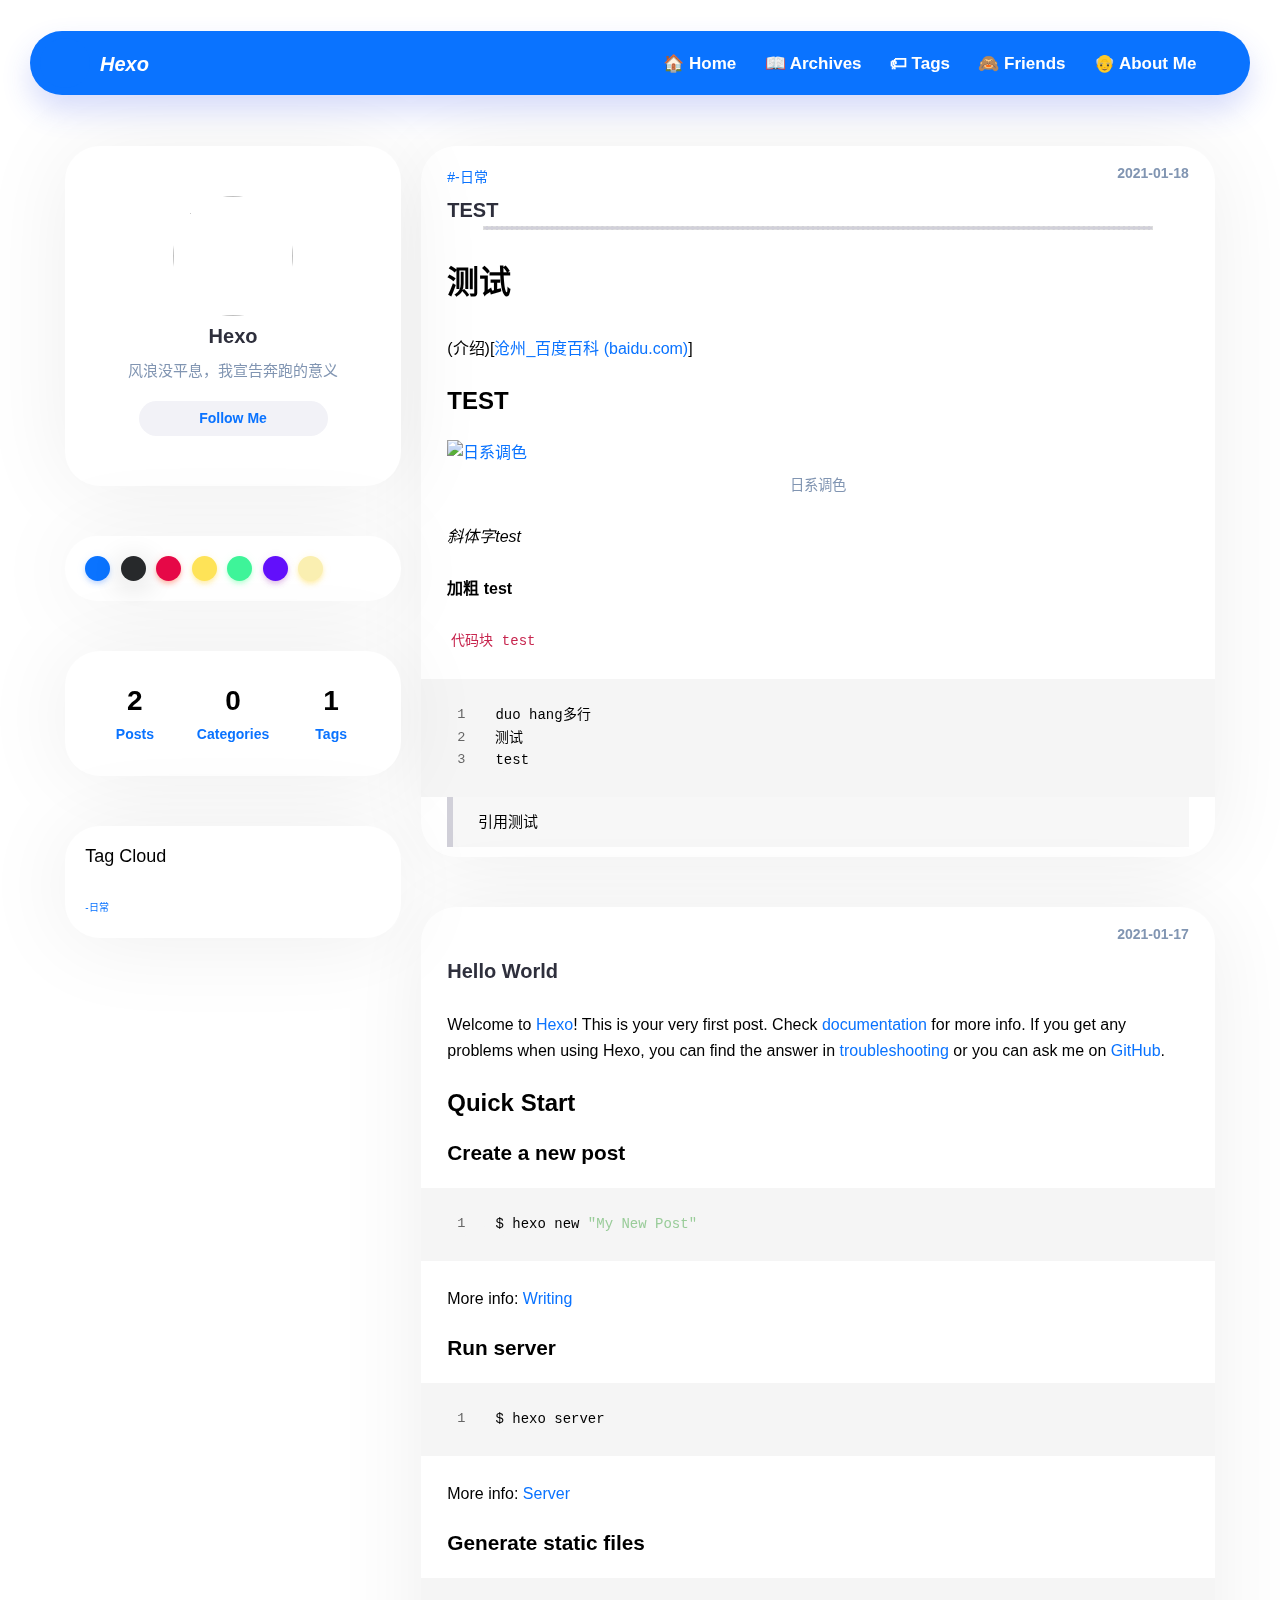
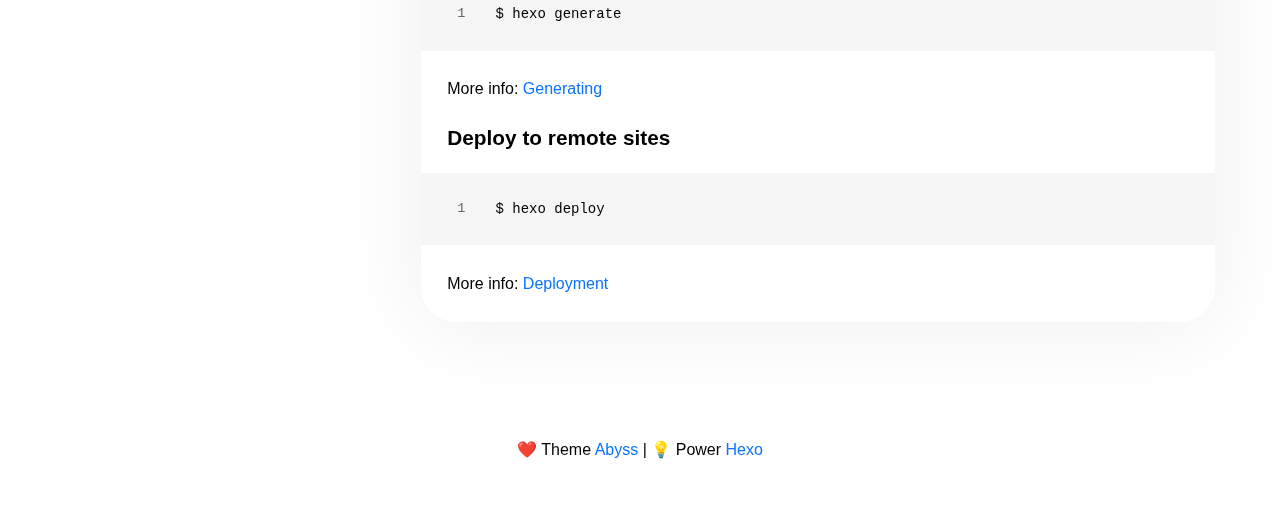
==== commit c4629310: "Site updated: 2021-01-18 17:24:31" ====
--- a/index.html
+++ b/index.html
@@ -9,12 +9,12 @@
   
   <title>Hexo - </title>
   <meta name="viewport" content="width=device-width, initial-scale=1, maximum-scale=1">
-  <meta name="description" content="“Theonly thing that&#39;s changed is everything”">
+  <meta name="description" content="“good good study，day day up”">
 <meta property="og:type" content="website">
 <meta property="og:title" content="Hexo">
 <meta property="og:url" content="http://example.com/index.html">
 <meta property="og:site_name" content="Hexo">
-<meta property="og:description" content="“Theonly thing that&#39;s changed is everything”">
+<meta property="og:description" content="“good good study，day day up”">
 <meta property="og:locale">
 <meta property="article:author" content="LCX">
 <meta name="twitter:card" content="summary">
@@ -118,9 +118,11 @@
     
 	<div class="article-meta">
 		
+  <ul class="article-tag-list" itemprop="keywords"><li class="article-tag-list-item"><a class="article-tag-list-link" href="/tags/%E6%97%A5%E5%B8%B8/" rel="tag">-日常</a></li></ul>
+
         
-		<a href="/2021/01/17/1/" class="article-date">
-  <time datetime="2021-01-17T03:22:49.000Z" itemprop="datePublished">2021-01-17</time>
+		<a href="/2021/01/18/test/" class="article-date">
+  <time datetime="2021-01-18T08:36:47.000Z" itemprop="datePublished">2021-01-18</time>
 </a>
 	</div>
 	<div class="article-title">
@@ -128,7 +130,7 @@
 	    
   
     <div itemprop="name">
-      <a class="article-title cui-typo-h5" href="/2021/01/17/1/">1</a>
+      <a class="article-title cui-typo-h5" href="/2021/01/18/test/">TEST</a>
     </div>
   
 
@@ -137,7 +139,17 @@
     <div class="article-entry" itemprop="articleBody">
 
       
-        
+        <hr>
+<h1 id="测试"><a href="#测试" class="headerlink" title="测试"></a>测试</h1><p>(介绍)[<a target="_blank" rel="noopener" href="https://baike.baidu.com/item/%E6%B2%A7%E5%B7%9E/107238?fr=aladdin">沧州_百度百科 (baidu.com)</a>]</p>
+<h2 id="TEST"><a href="#TEST" class="headerlink" title="TEST"></a>TEST</h2><p><img src="https://i.loli.net/2021/01/18/D7sbXHkhvy8zLtA.jpg" alt="日系调色"></p>
+<p><em>斜体字test</em></p>
+<p><strong>加粗 test</strong></p>
+<p><code>代码块 test</code></p>
+<figure class="highlight plain"><table><tr><td class="gutter"><pre><span class="line">1</span><br><span class="line">2</span><br><span class="line">3</span><br></pre></td><td class="code"><pre><span class="line">duo hang多行</span><br><span class="line">测试</span><br><span class="line">test</span><br></pre></td></tr></table></figure>
+<blockquote>
+<p>引用测试</p>
+</blockquote>
+
         <!--  -->
           <!-- <div class="post-toc toc-right"></div> -->
        <!-- -->
@@ -219,7 +231,7 @@
 		<div class="widget-wrap animate__animated animate__fadeInUp">
     <div class="widget">
       <div class="blogger">
-          <a target="_blank" rel="noopener" href="https://www.wanan.run/"><img class="blogger-avatar" src="https://i.loli.net/2020/07/13/3ltrdaZpvzMJUXR.jpg" /></a>
+          <a target="_blank" rel="noopener" href="https://www.wanan.run/"><img class="blogger-avatar" src="https://i.loli.net/2021/01/18/D7sbXHkhvy8zLtA.jpg" /></a>
           <div class="cui-typo-title"><a class="dol-text-color" style="text-decoration:none;">Hexo</a></div>
           <div class="blogger-motto">风浪没平息，我宣告奔跑的意义</div>
           <a href="https://github.com/bochili" target="_blank" class="cui-btn cui-color-theme cui-shadow-heavy-theme cui-btn-oval blogger-btn">Follow Me</a>
@@ -309,7 +321,7 @@
 		 	<p style="font-size:14px;font-weight:bold;margin-top:13px" class="cui-color-text-theme">Categories</p>
 		 </div>
 		 <div class="cui-inline"style="width:32%">
-		 	<p class="cui-typo-h3">0</p>
+		 	<p class="cui-typo-h3">1</p>
 		 	<p style="font-size:14px;font-weight:bold;margin-top:13px" class="cui-color-text-theme">Tags</p>
 		 </div>
 	  </div>
@@ -317,6 +329,13 @@
   </div>
 	 
 		
+  <div class="widget-wrap animate__animated animate__fadeInUp">
+    <h3 class="widget-title">Tag Cloud</h3>
+    <div class="widget tagcloud">
+      <a href="/tags/%E6%97%A5%E5%B8%B8/" style="font-size: 10px;">-日常</a>
+    </div>
+  </div>
+
 	 
 </aside>
 <div class="cui-drawer" id="wrapper">
@@ -327,7 +346,7 @@
 						<div class="widget-wrap animate__animated animate__fadeInUp">
     <div class="widget">
       <div class="blogger">
-          <a target="_blank" rel="noopener" href="https://www.wanan.run/"><img class="blogger-avatar" src="https://i.loli.net/2020/07/13/3ltrdaZpvzMJUXR.jpg" /></a>
+          <a target="_blank" rel="noopener" href="https://www.wanan.run/"><img class="blogger-avatar" src="https://i.loli.net/2021/01/18/D7sbXHkhvy8zLtA.jpg" /></a>
           <div class="cui-typo-title"><a class="dol-text-color" style="text-decoration:none;">Hexo</a></div>
           <div class="blogger-motto">风浪没平息，我宣告奔跑的意义</div>
           <a href="https://github.com/bochili" target="_blank" class="cui-btn cui-color-theme cui-shadow-heavy-theme cui-btn-oval blogger-btn">Follow Me</a>
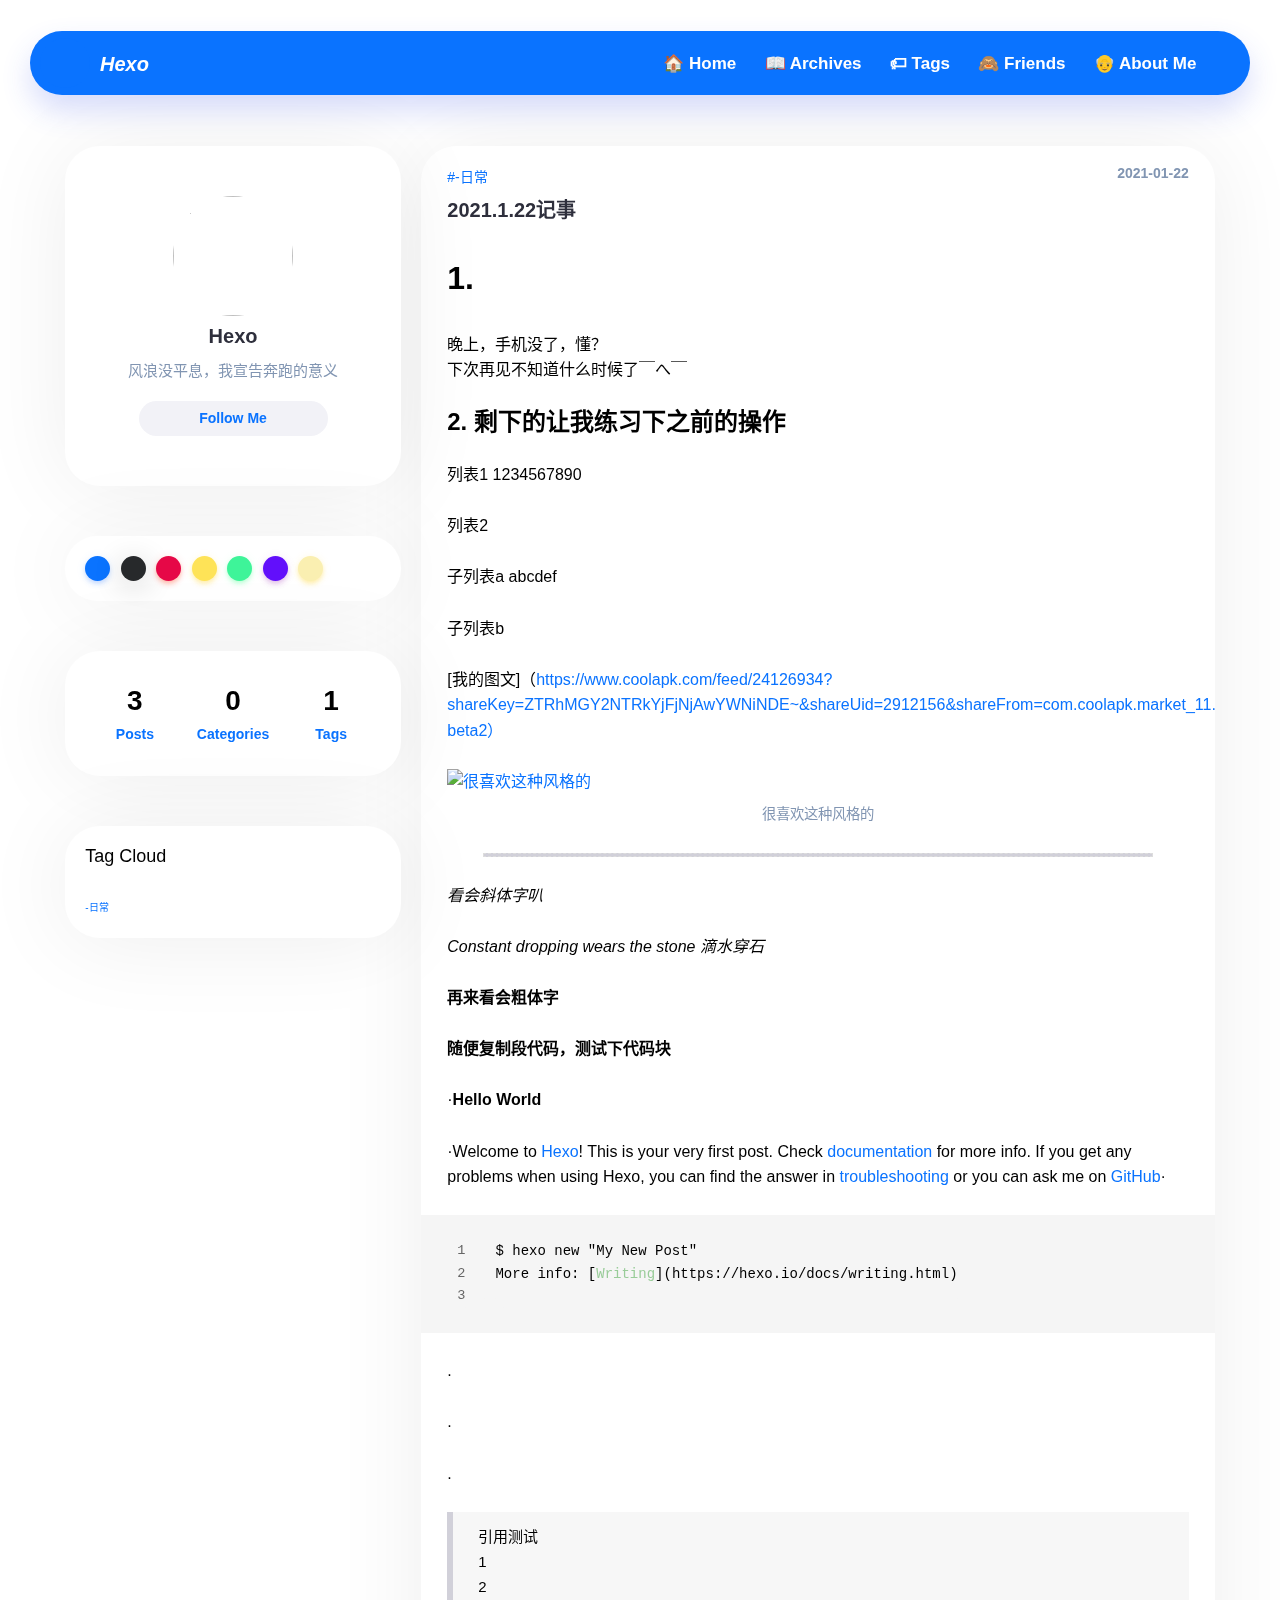
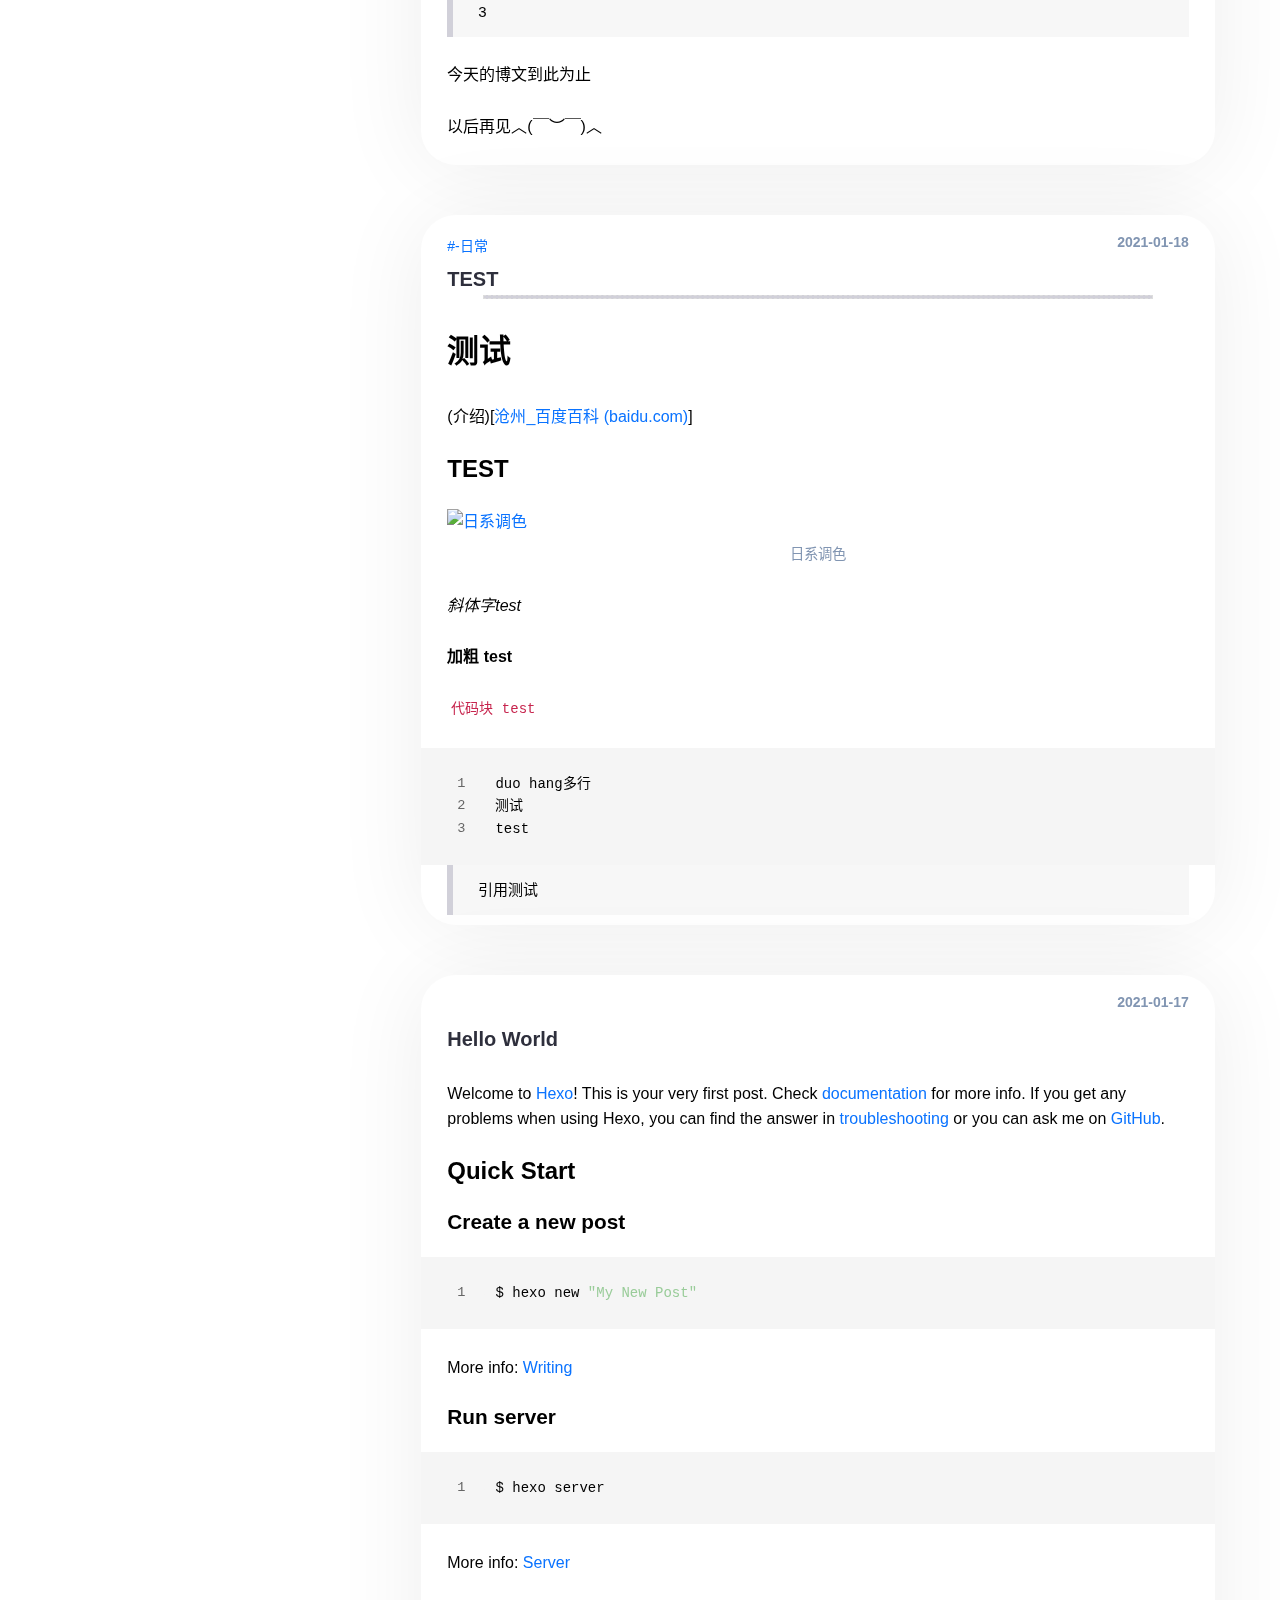
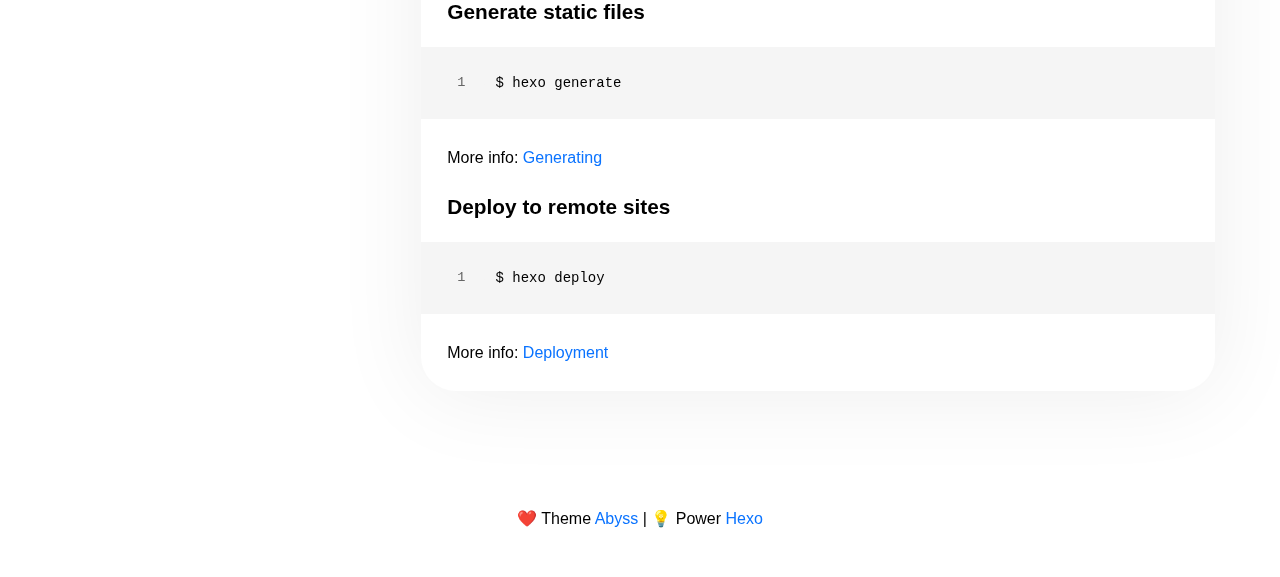
==== commit 79ac958e: "Site updated: 2021-01-22 21:22:32" ====
--- a/index.html
+++ b/index.html
@@ -121,6 +121,89 @@
   <ul class="article-tag-list" itemprop="keywords"><li class="article-tag-list-item"><a class="article-tag-list-link" href="/tags/%E6%97%A5%E5%B8%B8/" rel="tag">-日常</a></li></ul>
 
         
+		<a href="/2021/01/22/1-22/" class="article-date">
+  <time datetime="2021-01-22T12:28:12.000Z" itemprop="datePublished">2021-01-22</time>
+</a>
+	</div>
+	<div class="article-title">
+	  
+	    
+  
+    <div itemprop="name">
+      <a class="article-title cui-typo-h5" href="/2021/01/22/1-22/">2021.1.22记事</a>
+    </div>
+  
+
+	  
+	</div>
+    <div class="article-entry" itemprop="articleBody">
+
+      
+        <h1 id="1"><a href="#1" class="headerlink" title="1."></a>1.</h1><p>晚上，手机没了，懂？<br>下次再见不知道什么时候了￣へ￣</p>
+<h2 id="2-剩下的让我练习下之前的操作"><a href="#2-剩下的让我练习下之前的操作" class="headerlink" title="2. 剩下的让我练习下之前的操作"></a>2. 剩下的让我练习下之前的操作</h2><ul>
+<li><p>列表1  1234567890</p>
+</li>
+<li><p>列表2</p>
+<ul>
+<li><p>子列表a    abcdef</p>
+</li>
+<li><p>子列表b</p>
+</li>
+</ul>
+</li>
+</ul>
+<p>[我的图文]（<a target="_blank" rel="noopener" href="https://www.coolapk.com/feed/24126934?shareKey=ZTRhMGY2NTRkYjFjNjAwYWNiNDE~&amp;shareUid=2912156&amp;shareFrom=com.coolapk.market_11.0-beta2%EF%BC%89">https://www.coolapk.com/feed/24126934?shareKey=ZTRhMGY2NTRkYjFjNjAwYWNiNDE~&amp;shareUid=2912156&amp;shareFrom=com.coolapk.market_11.0-beta2）</a></p>
+<p><img src="https://i.loli.net/2021/01/22/3IYnmMuJx4oBPWZ.jpg" alt="很喜欢这种风格的"></p>
+<hr>
+<p><em>看会斜体字叭</em></p>
+<p><em>Constant dropping wears the stone</em>  <em>滴水穿石</em></p>
+<p><strong>再来看会粗体字</strong></p>
+<p><strong>随便复制段代码，测试下代码块</strong></p>
+<p>·<strong>Hello World</strong></p>
+<p>·Welcome to <a target="_blank" rel="noopener" href="https://hexo.io/">Hexo</a>! This is your very first post. Check <a target="_blank" rel="noopener" href="https://hexo.io/docs/">documentation</a> for more info. If you get any problems when using Hexo, you can find the answer in <a target="_blank" rel="noopener" href="https://hexo.io/docs/troubleshooting.html">troubleshooting</a> or you can ask me on <a target="_blank" rel="noopener" href="https://github.com/hexojs/hexo/issues">GitHub</a>·</p>
+<figure class="highlight markdown"><table><tr><td class="gutter"><pre><span class="line">1</span><br><span class="line">2</span><br><span class="line">3</span><br></pre></td><td class="code"><pre><span class="line">$ hexo new &quot;My New Post&quot;</span><br><span class="line">More info: [<span class="string">Writing</span>](<span class="link">https://hexo.io/docs/writing.html</span>)</span><br><span class="line"></span><br></pre></td></tr></table></figure>
+<p> .</p>
+<p>.</p>
+<p>.</p>
+<blockquote>
+<p>引用测试</p>
+<p>1</p>
+<p>2</p>
+<p>3</p>
+</blockquote>
+<p>今天的博文到此为止</p>
+<p>以后再见︿(￣︶￣)︿</p>
+
+        <!--  -->
+          <!-- <div class="post-toc toc-right"></div> -->
+       <!-- -->
+       
+    </div>
+	
+	
+  </div>
+  
+  
+</article>
+
+
+
+
+  
+    <article class="article animate__animated animate__zoomIn cui-typo article-type-post" itemscope itemprop="blogPost">
+  <div class="article-inner">
+    
+    
+    
+      <header class="article-header">
+	  
+      </header>
+    
+	<div class="article-meta">
+		
+  <ul class="article-tag-list" itemprop="keywords"><li class="article-tag-list-item"><a class="article-tag-list-link" href="/tags/%E6%97%A5%E5%B8%B8/" rel="tag">-日常</a></li></ul>
+
+        
 		<a href="/2021/01/18/test/" class="article-date">
   <time datetime="2021-01-18T08:36:47.000Z" itemprop="datePublished">2021-01-18</time>
 </a>
@@ -313,7 +396,7 @@
     <div class="widget">
       <div style="text-align:center;padding:20px 0 10px 0">
 		 <div class="cui-inline" style="width:32%">
-			<p class="cui-typo-h3">2</p>
+			<p class="cui-typo-h3">3</p>
 			<p style="font-size:14px;font-weight:bold;margin-top:13px" class="cui-color-text-theme">Posts</p>
 		 </div>
 		 <div class="cui-inline"style="width:32%">
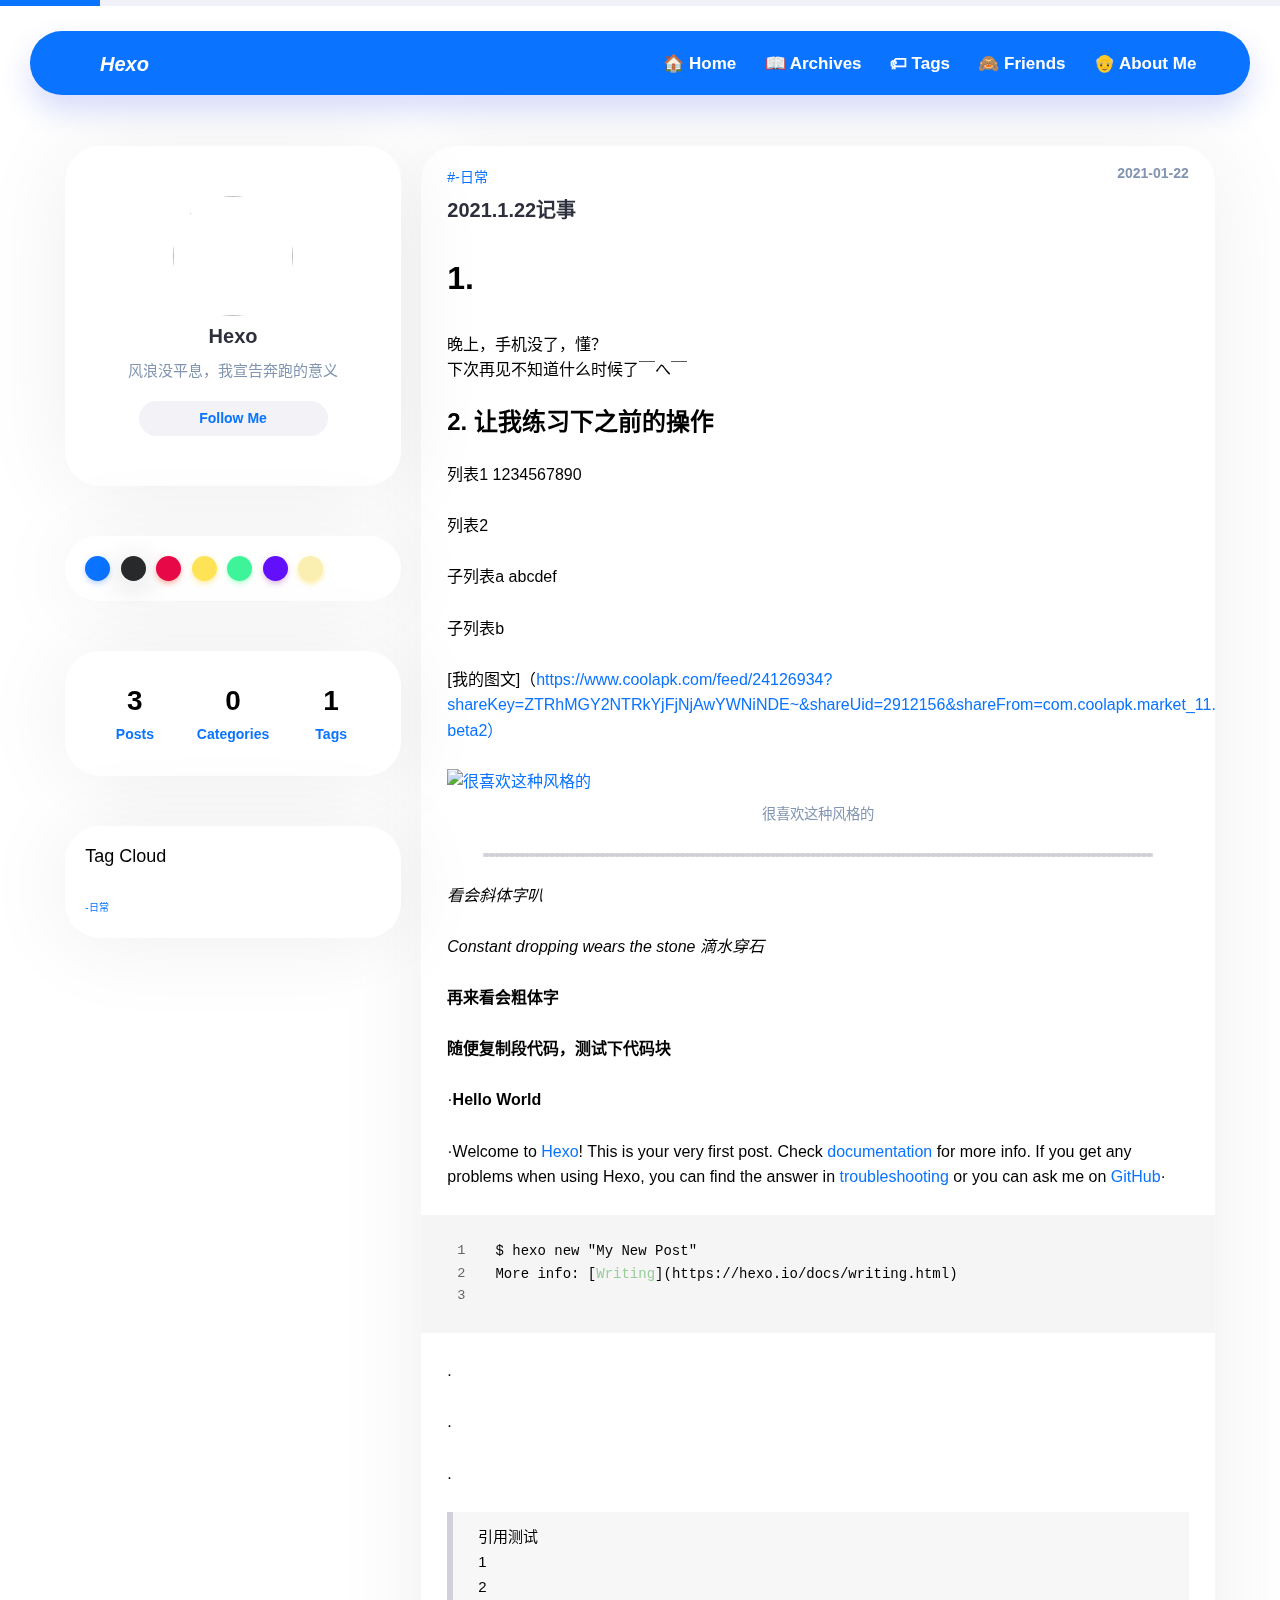
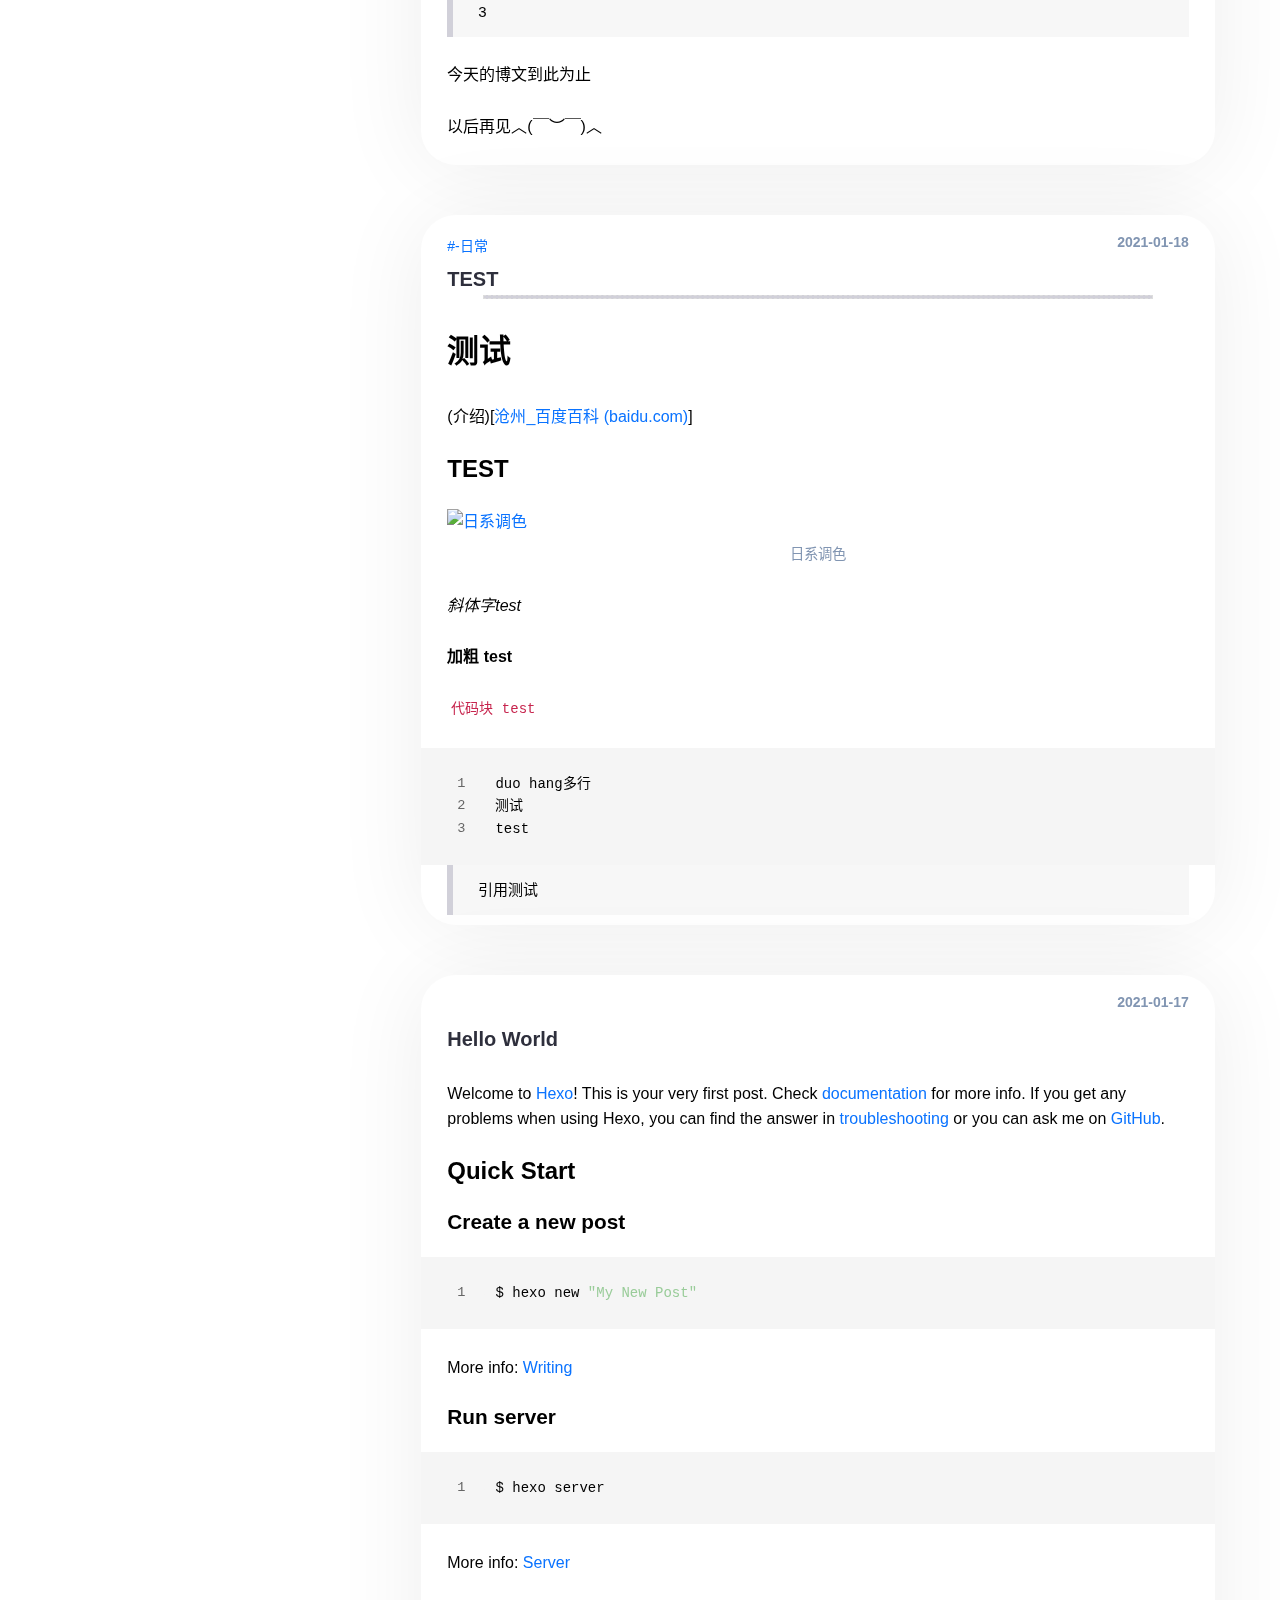
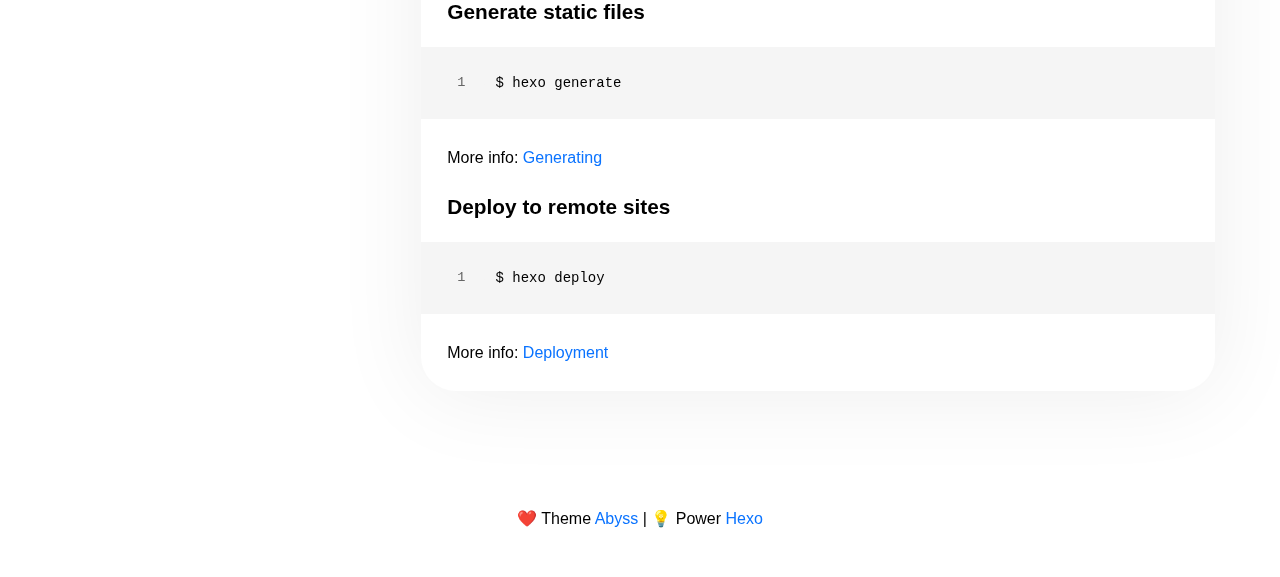
==== commit 270c7669: "Site updated: 2021-01-22 21:23:50" ====
--- a/index.html
+++ b/index.html
@@ -140,7 +140,7 @@
 
       
         <h1 id="1"><a href="#1" class="headerlink" title="1."></a>1.</h1><p>晚上，手机没了，懂？<br>下次再见不知道什么时候了￣へ￣</p>
-<h2 id="2-剩下的让我练习下之前的操作"><a href="#2-剩下的让我练习下之前的操作" class="headerlink" title="2. 剩下的让我练习下之前的操作"></a>2. 剩下的让我练习下之前的操作</h2><ul>
+<h2 id="2-让我练习下之前的操作"><a href="#2-让我练习下之前的操作" class="headerlink" title="2. 让我练习下之前的操作"></a>2. 让我练习下之前的操作</h2><ul>
 <li><p>列表1  1234567890</p>
 </li>
 <li><p>列表2</p>
